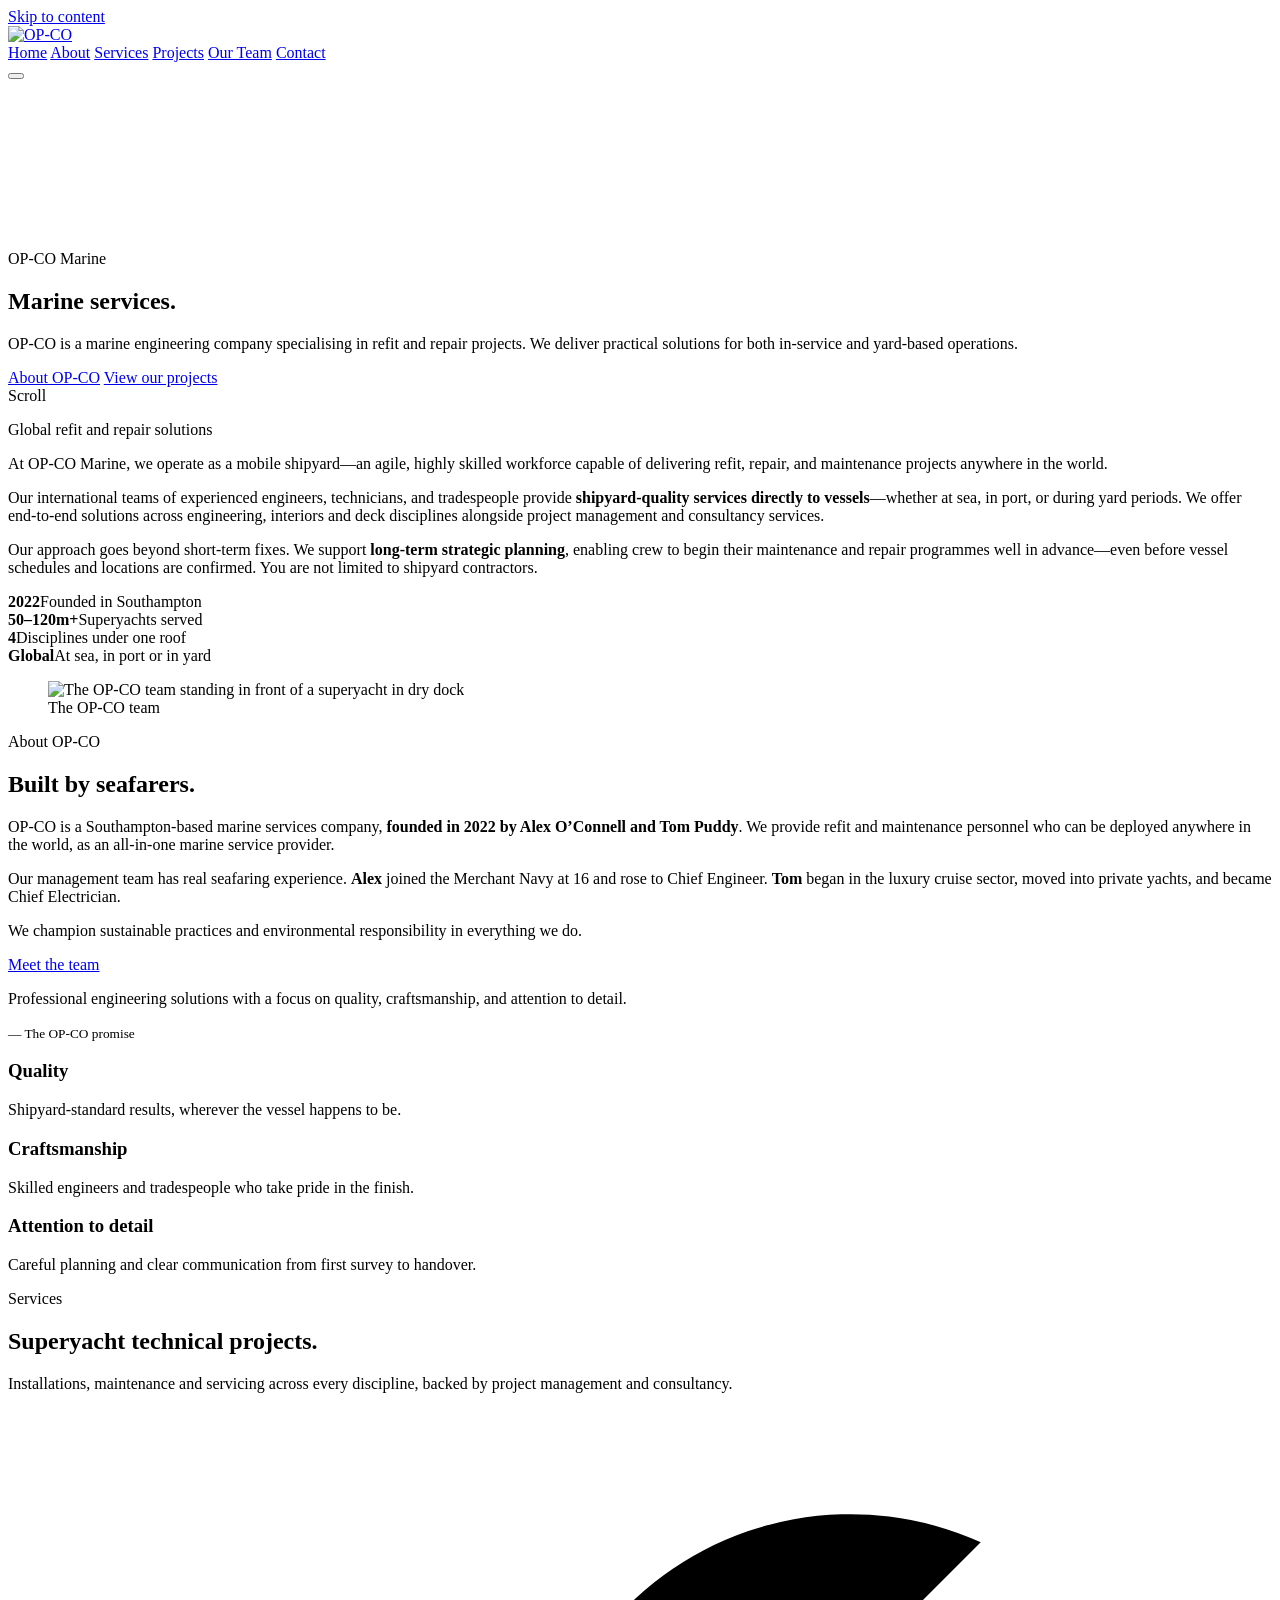
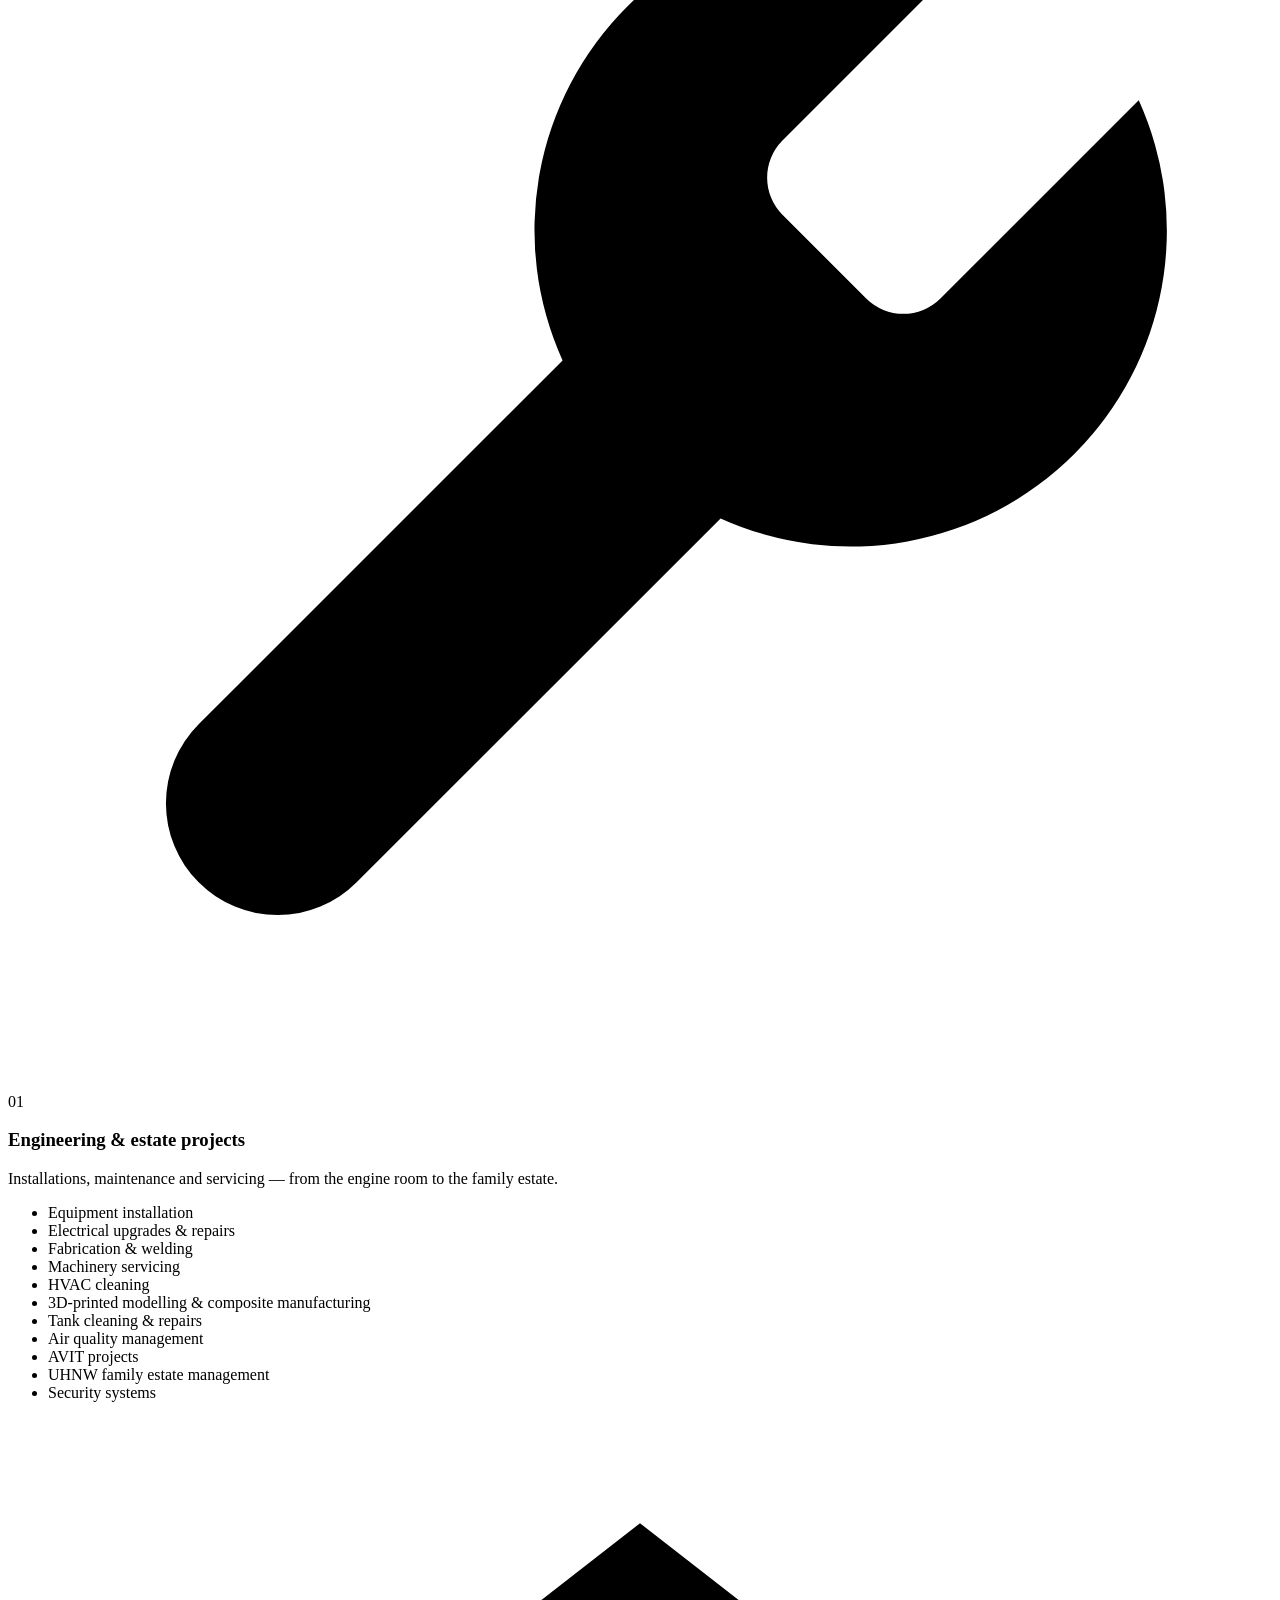
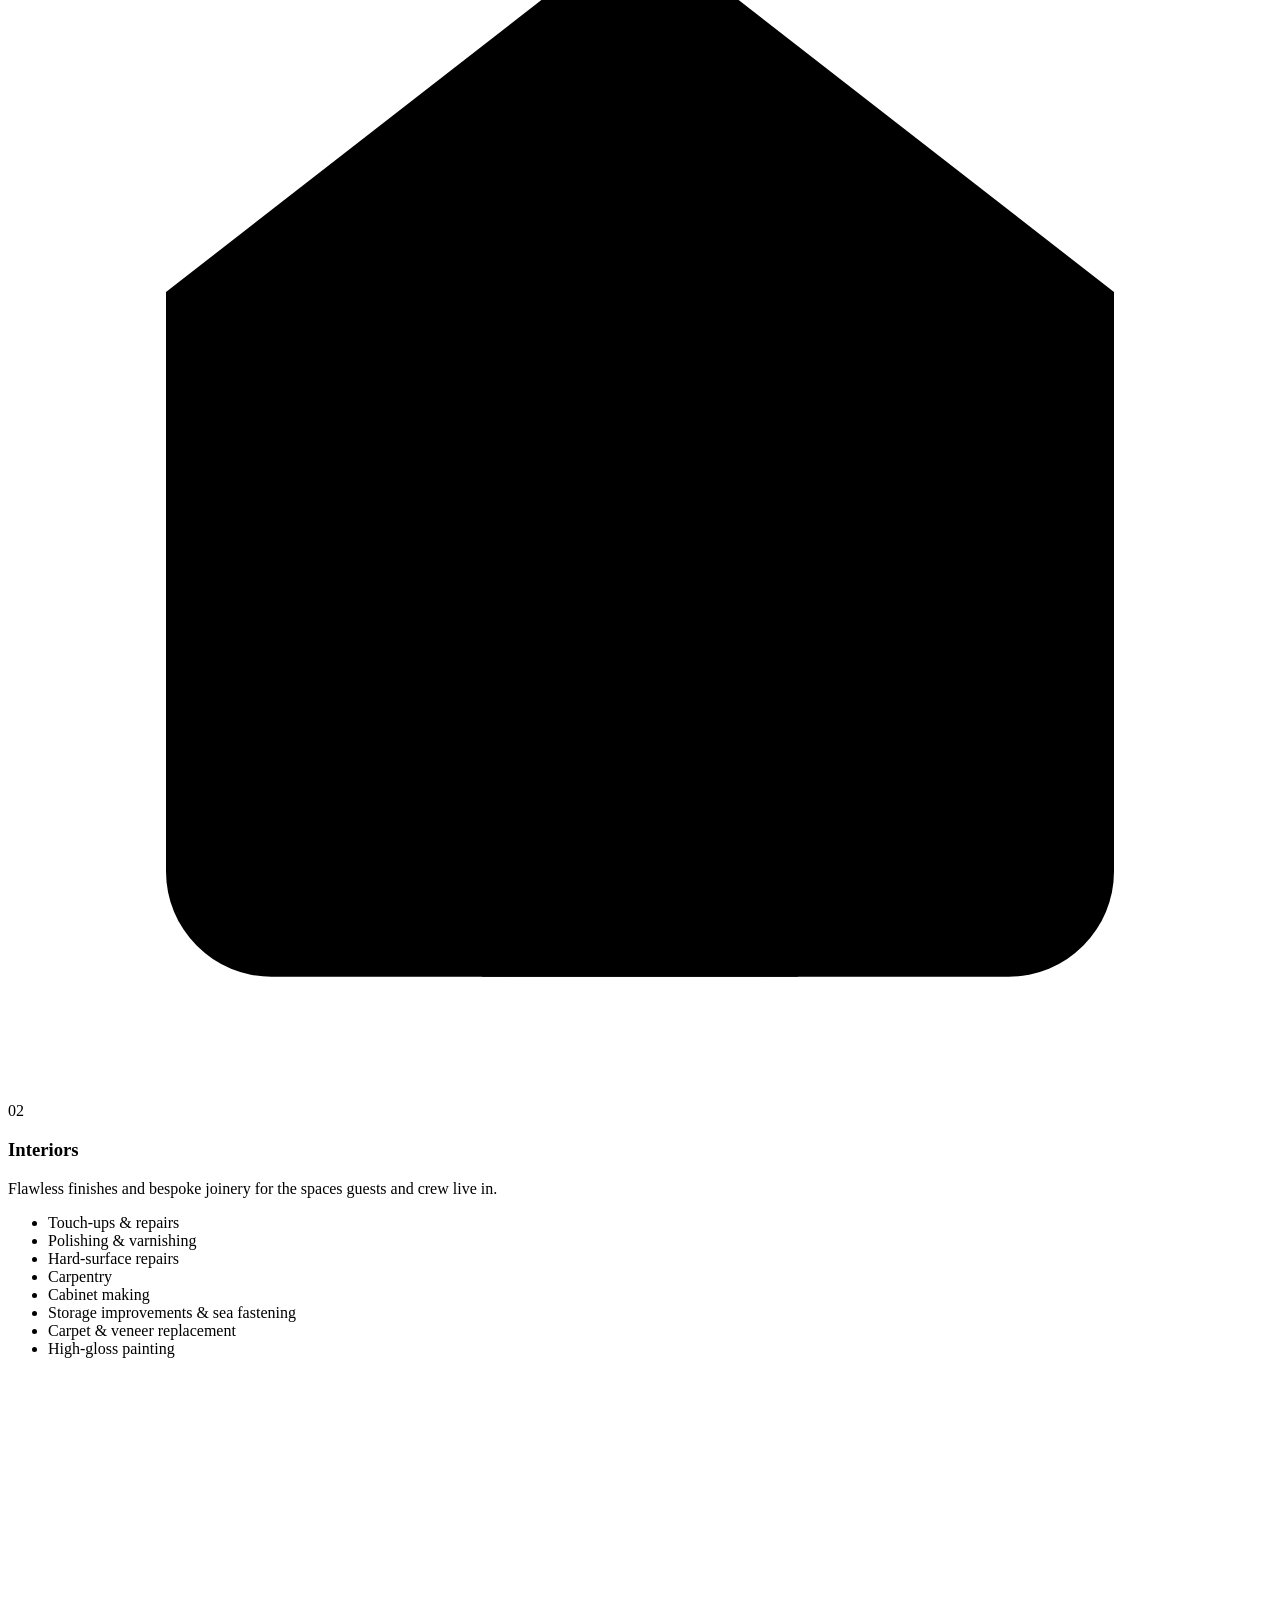
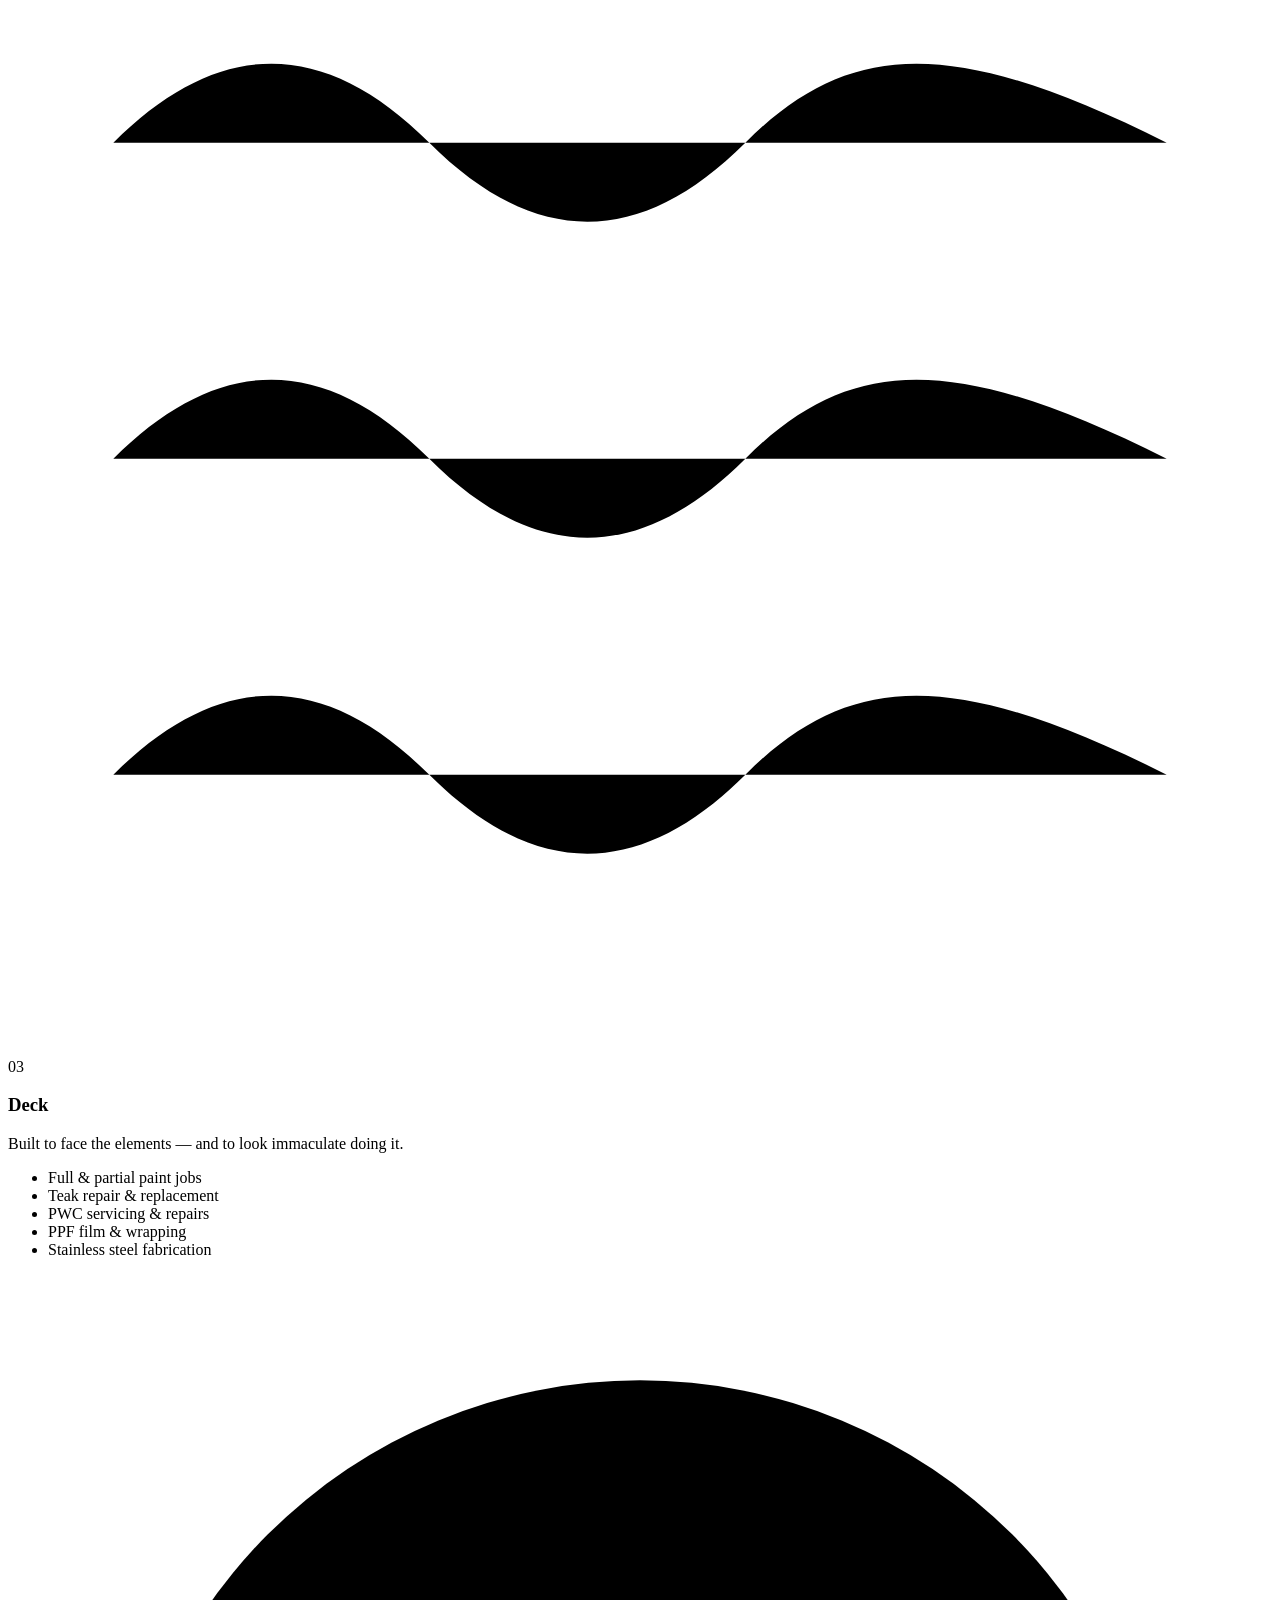
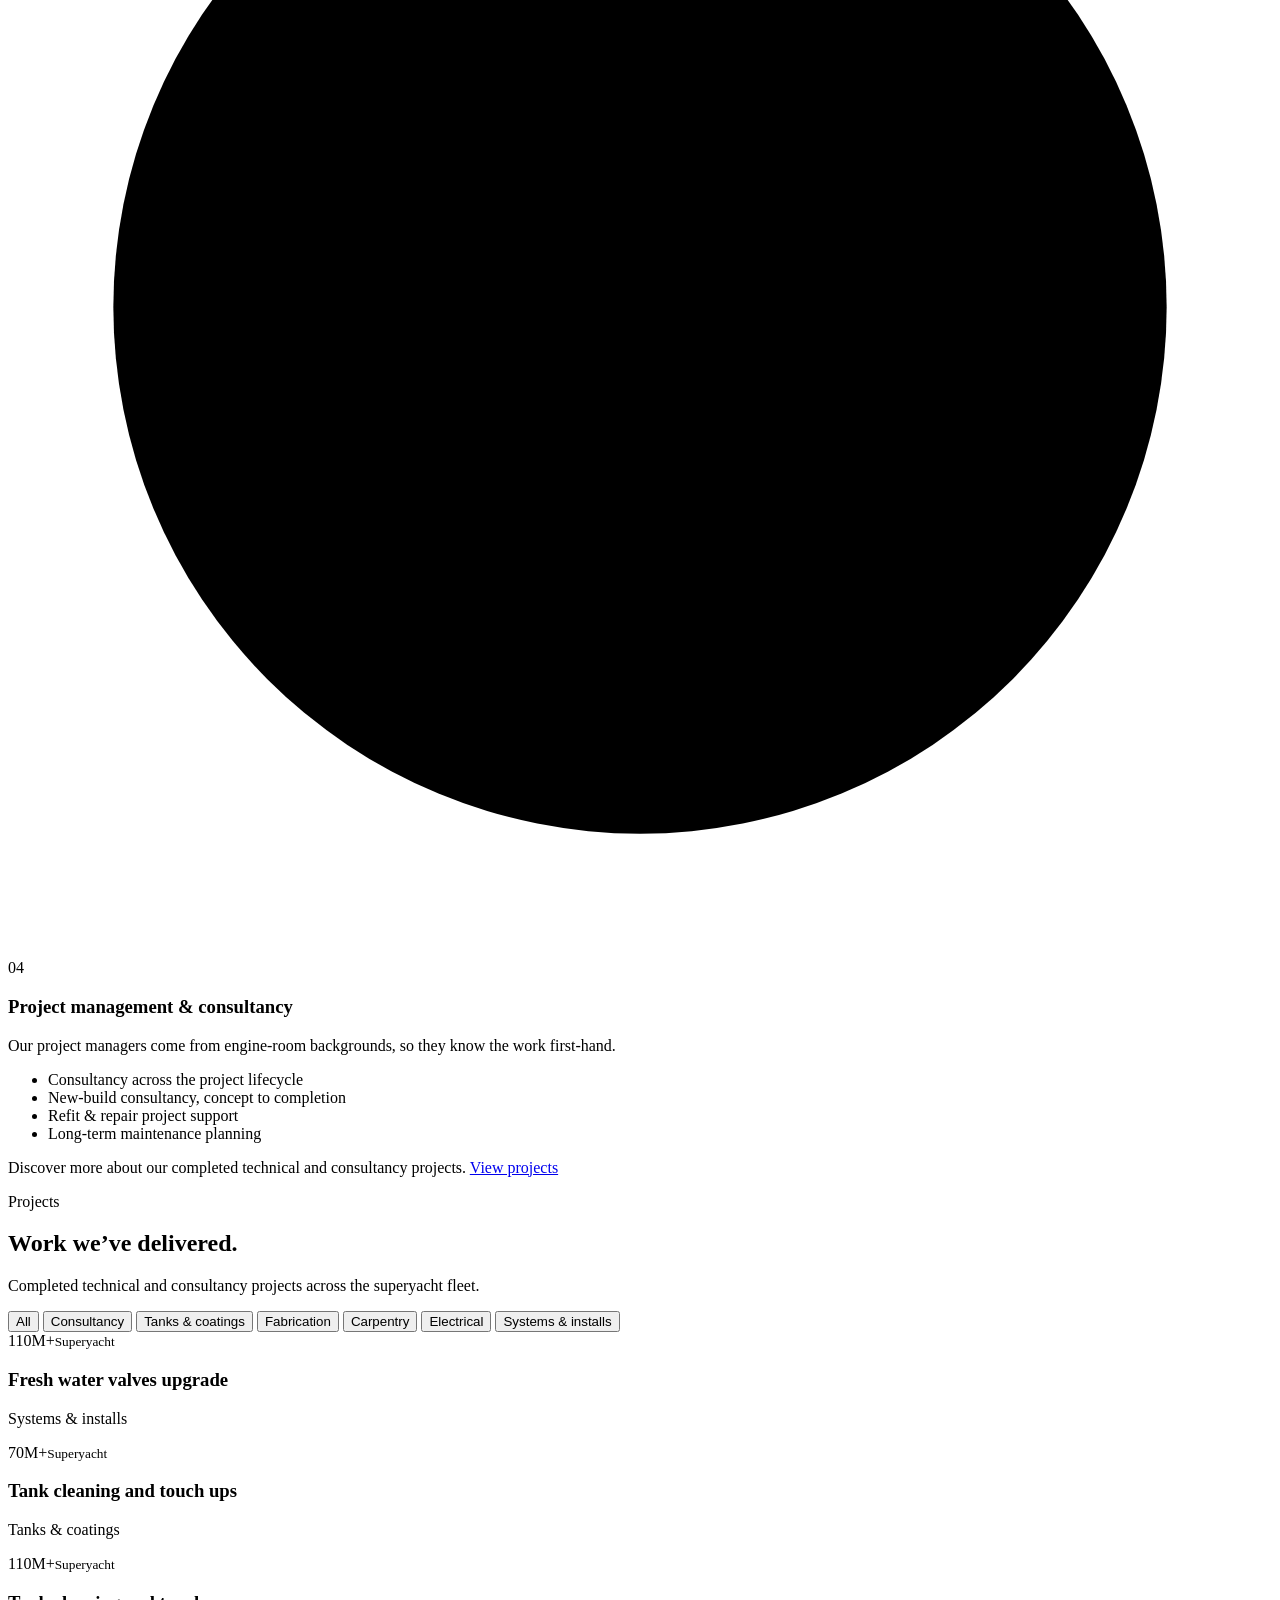
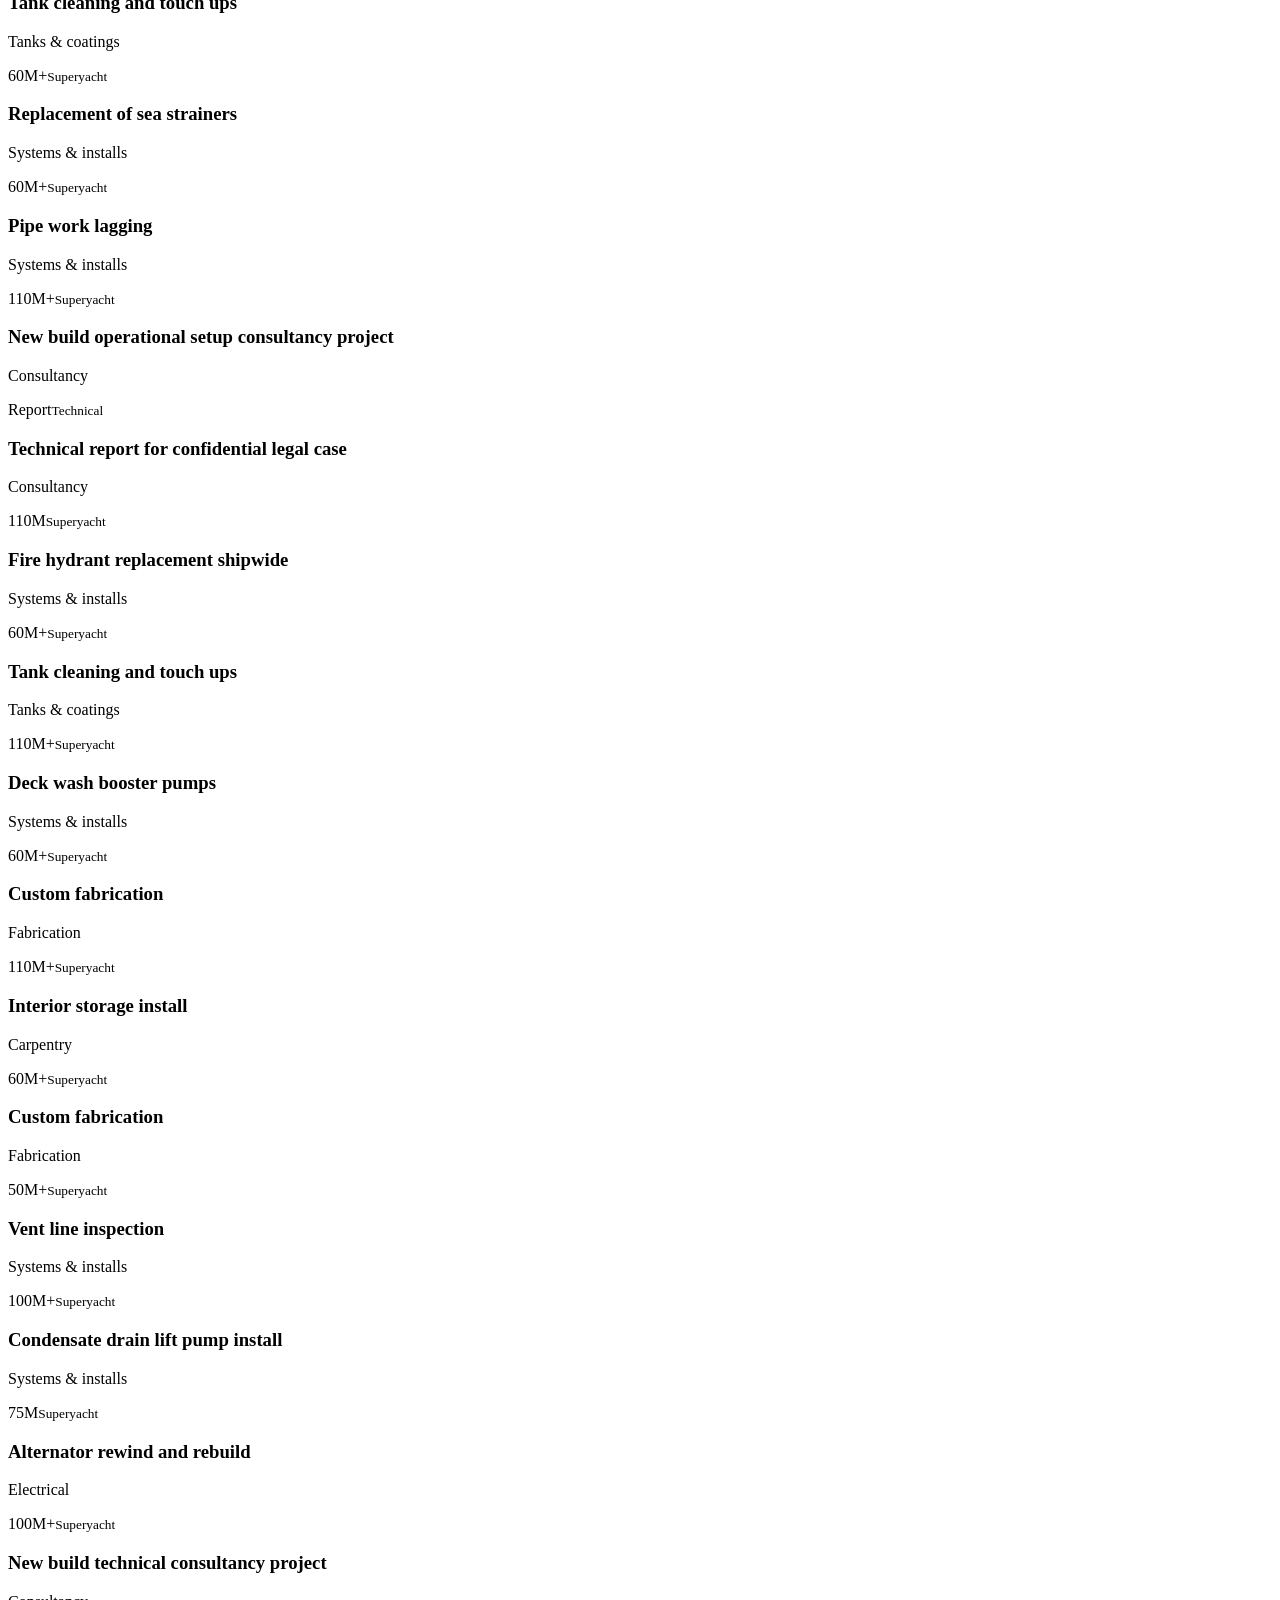
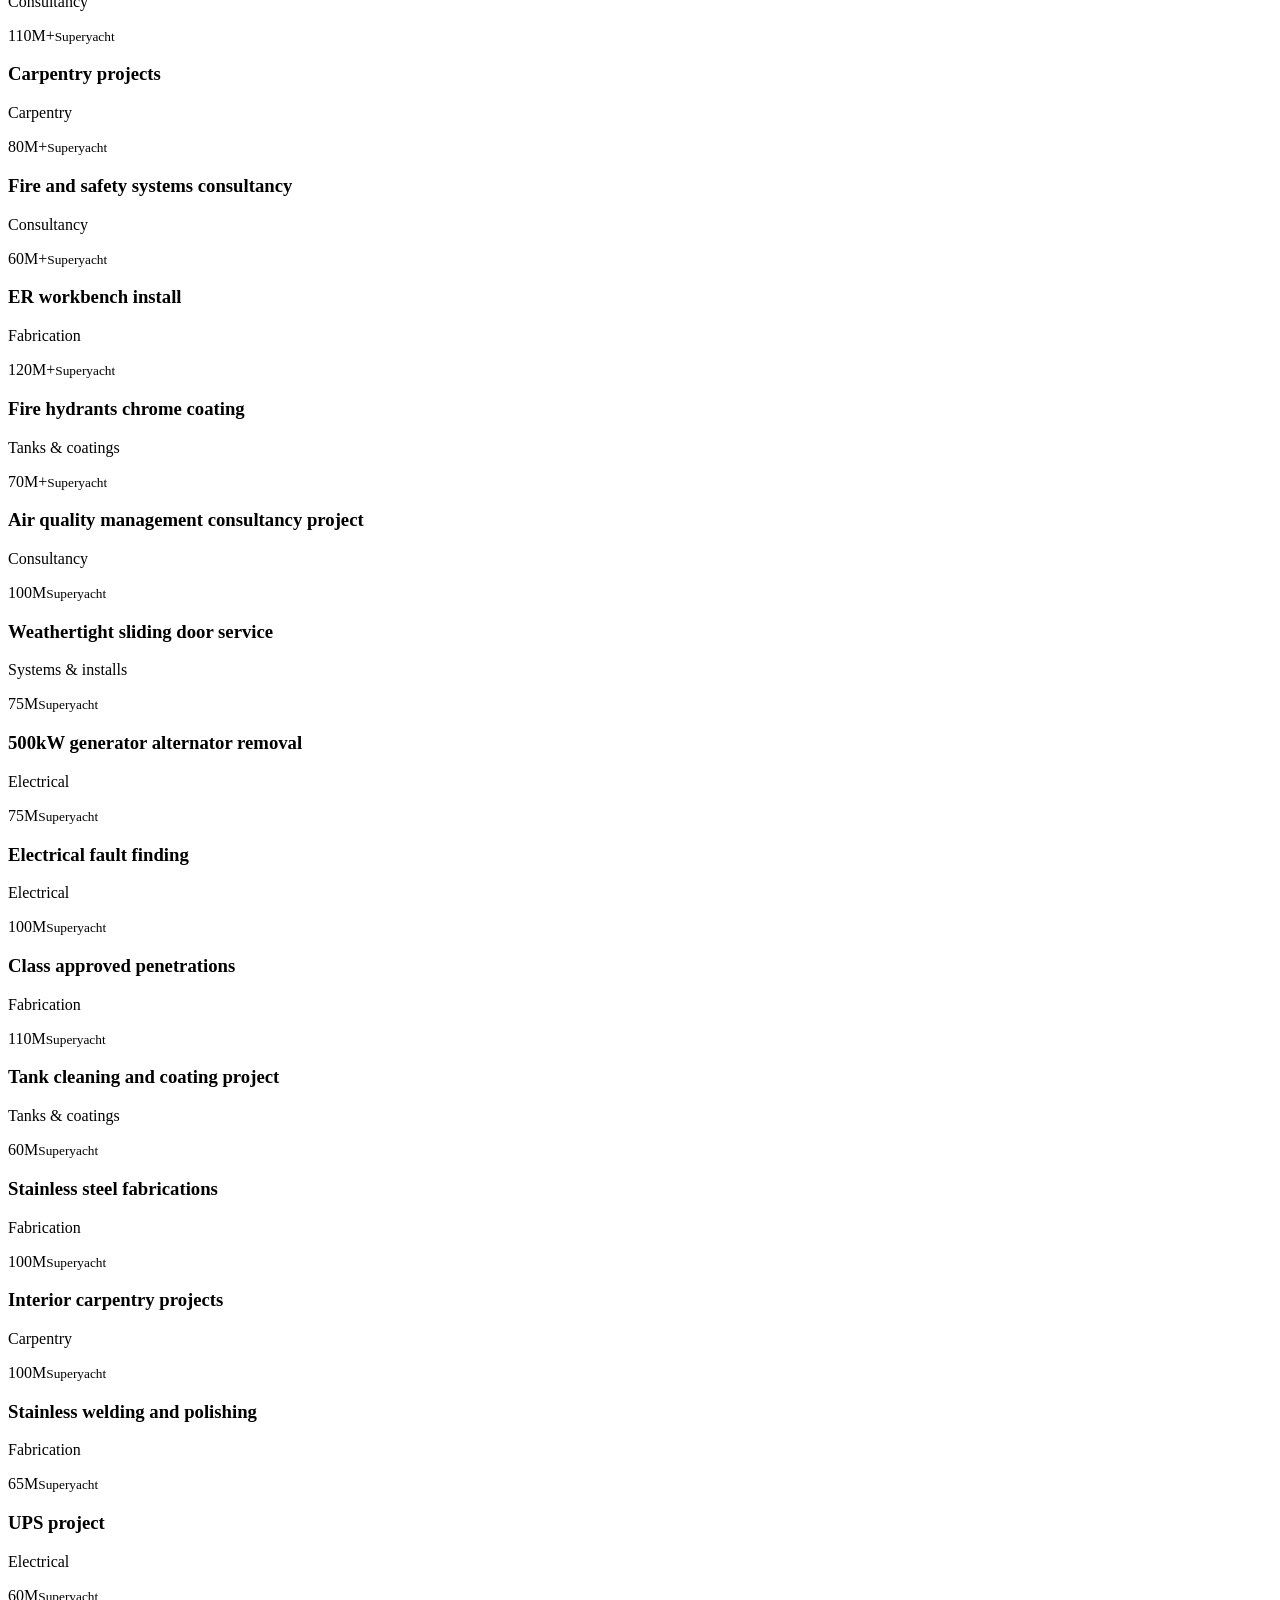
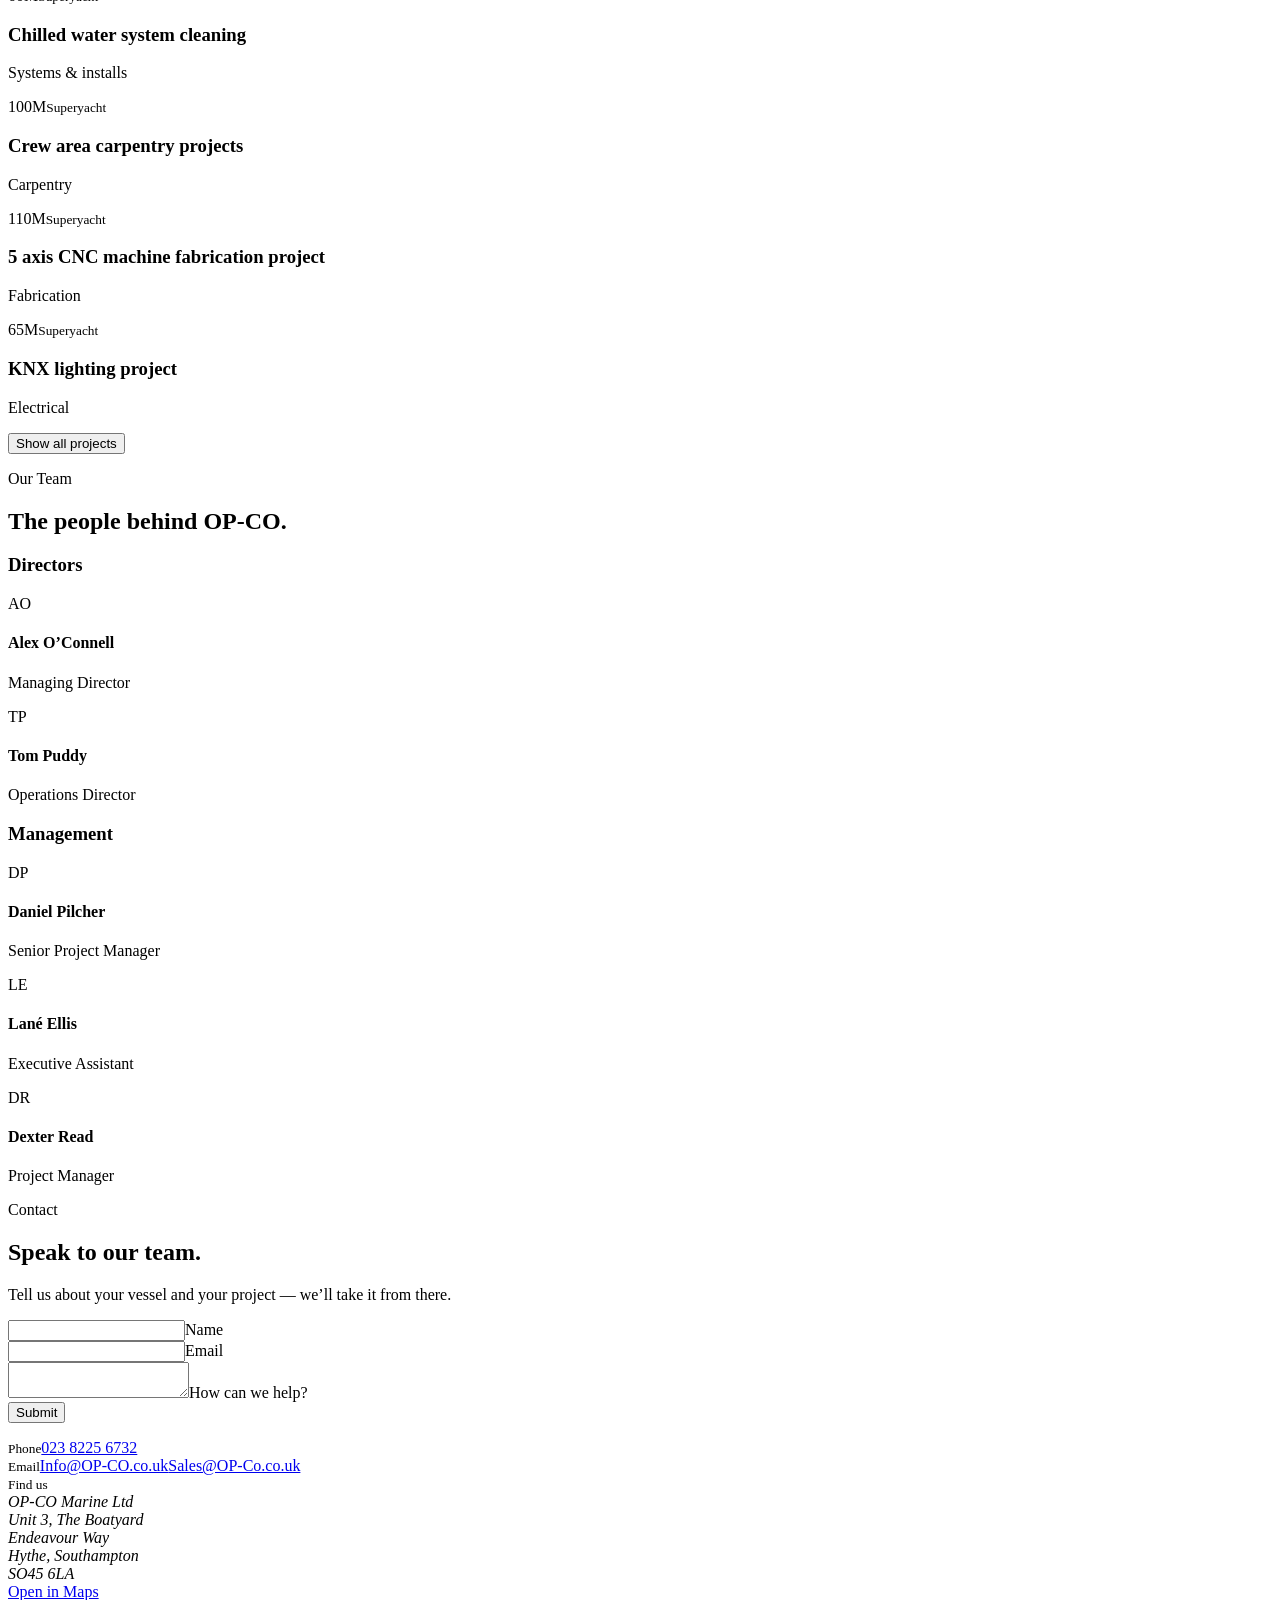
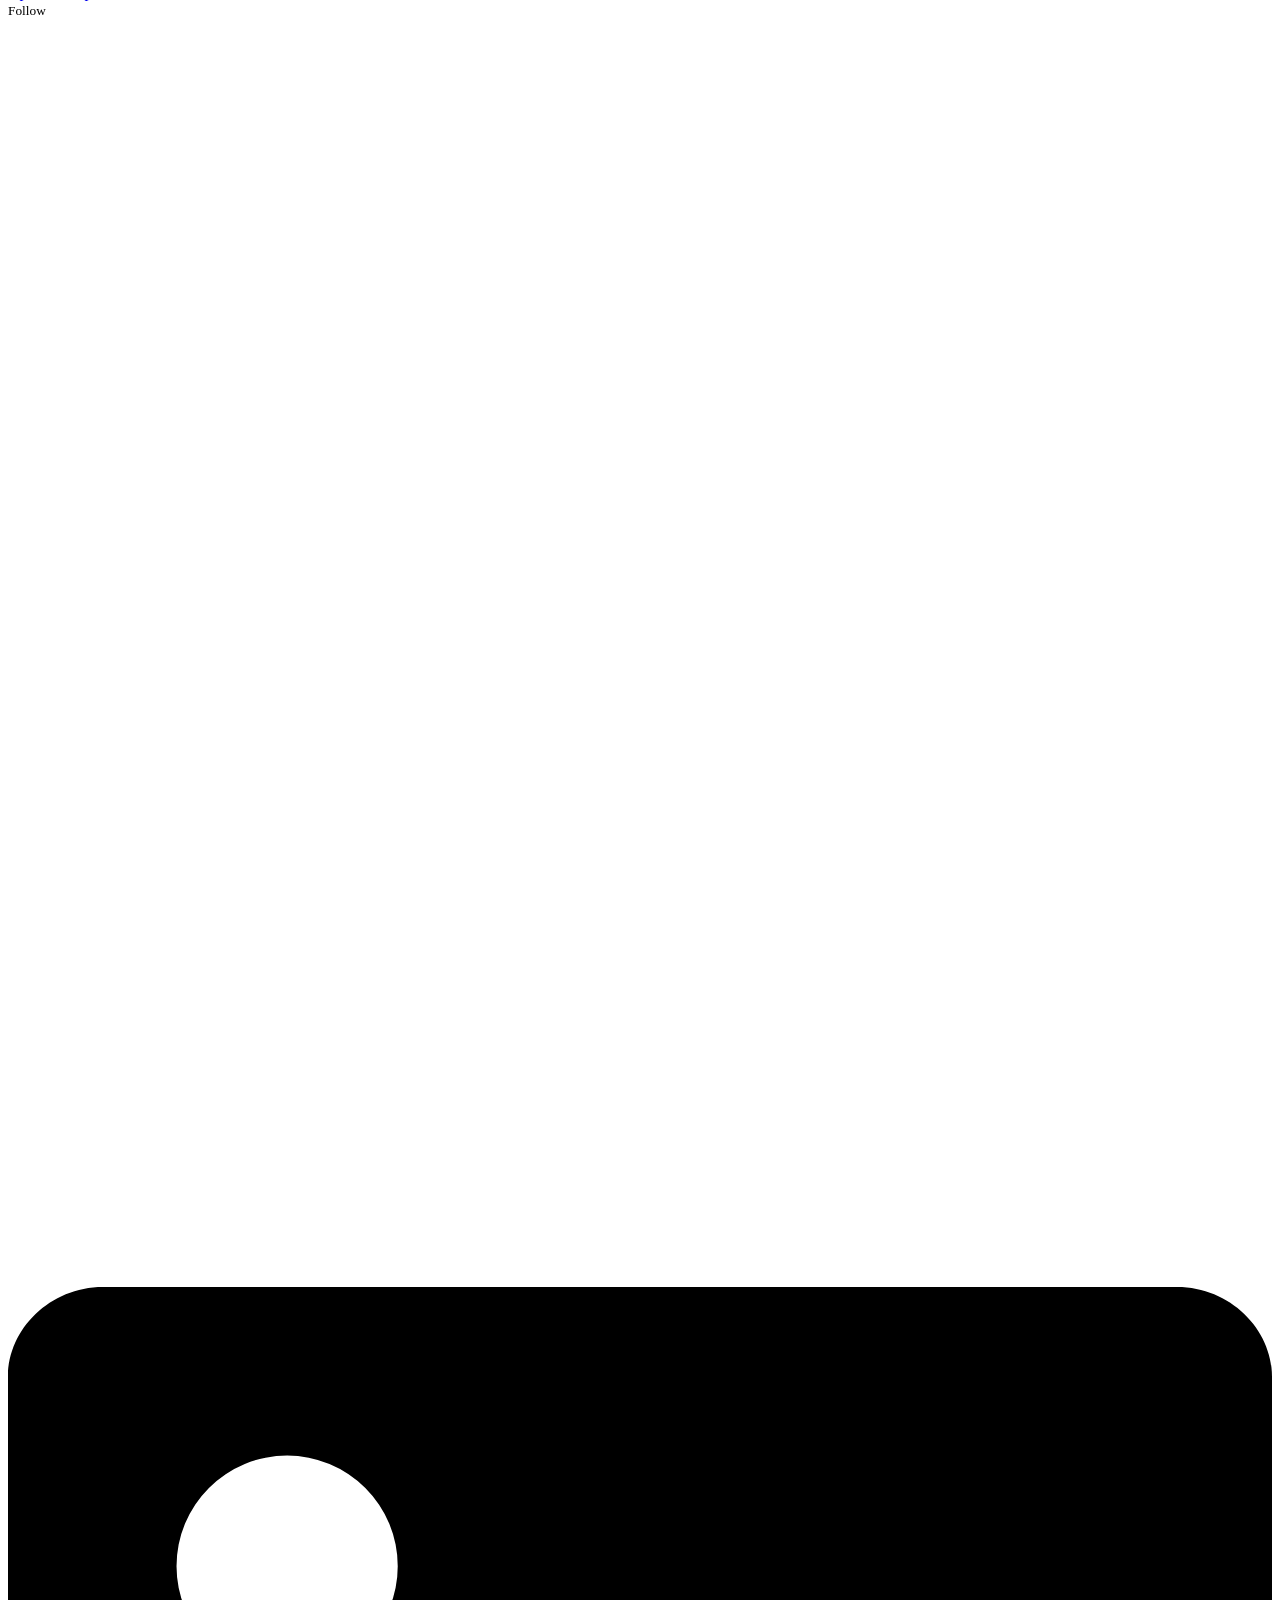
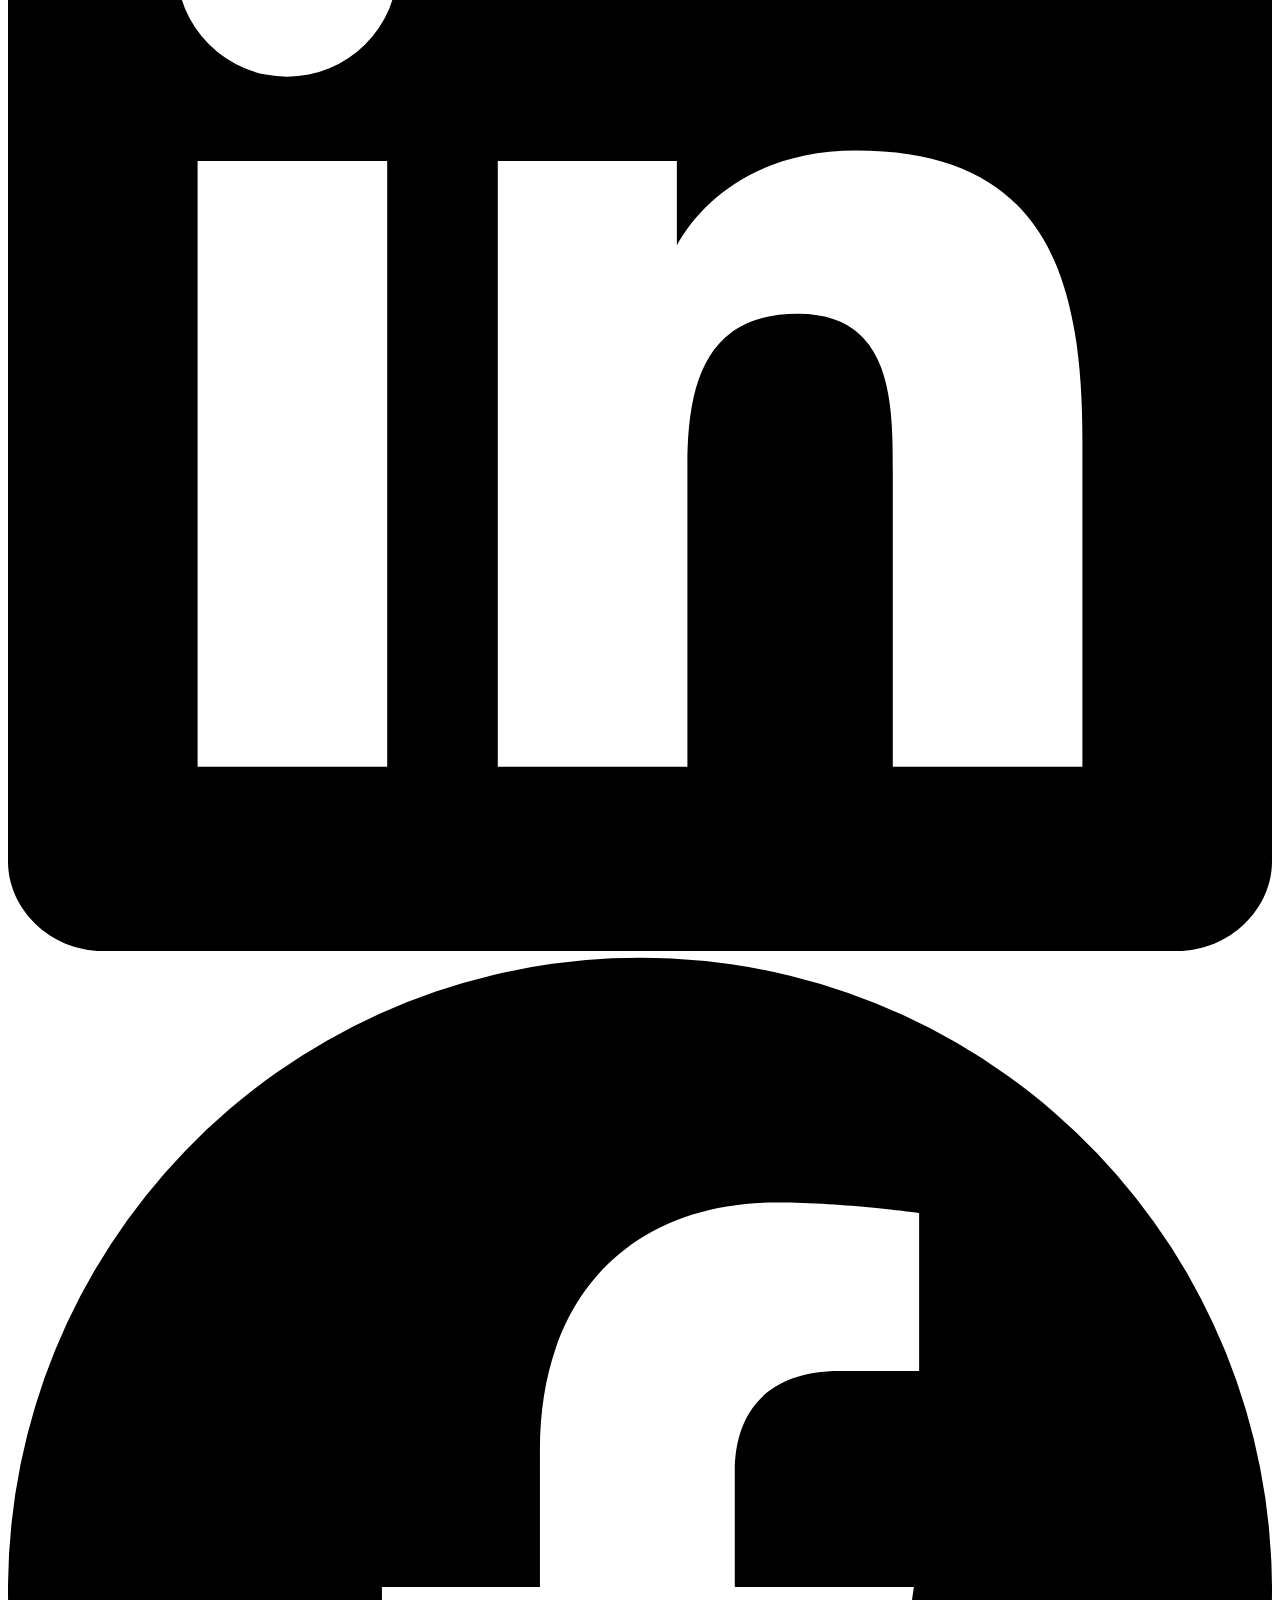
==== index.html @ c4c3a8fd "Add files via upload" ====
<!doctype html>
<html lang="en-GB">
<head>
<meta charset="utf-8">
<meta name="viewport" content="width=device-width, initial-scale=1, viewport-fit=cover">
<title>OP-CO | Marine Services</title>
<meta name="description" content="OP-CO is a marine engineering company specialising in refit and repair projects. A mobile shipyard delivering engineering, interiors, deck and project management services to superyachts worldwide.">
<meta name="theme-color" content="#000000">
<meta property="og:type" content="website">
<meta property="og:title" content="OP-CO | Marine Services">
<meta property="og:description" content="A mobile shipyard delivering refit, repair and maintenance projects to superyachts anywhere in the world.">
<meta property="og:site_name" content="OP-CO Marine">
<meta name="twitter:card" content="summary">
<link rel="icon" href="assets/img/favicon.svg" type="image/svg+xml">
<link rel="preconnect" href="https://fonts.googleapis.com">
<link rel="preconnect" href="https://fonts.gstatic.com" crossorigin>
<link rel="stylesheet" href="https://fonts.googleapis.com/css2?family=Inter:wght@400;500;600;700&display=swap">
<link rel="stylesheet" href="assets/css/style.css">
<script>document.documentElement.classList.add('js')</script>
<script type="application/ld+json">
{
  "@context": "https://schema.org",
  "@type": "ProfessionalService",
  "name": "OP-CO Marine Ltd",
  "description": "Marine engineering company specialising in refit and repair projects for superyachts.",
  "telephone": "+44 23 8225 6732",
  "email": "Info@OP-CO.co.uk",
  "foundingDate": "2022",
  "founder": [{ "@type": "Person", "name": "Alex O'Connell" }, { "@type": "Person", "name": "Tom Puddy" }],
  "address": { "@type": "PostalAddress", "streetAddress": "Unit 3, The Boatyard, Endeavour Way", "addressLocality": "Hythe, Southampton", "postalCode": "SO45 6LA", "addressCountry": "GB" },
  "sameAs": [
    "https://www.instagram.com/opco_marine",
    "https://www.linkedin.com/company/op-co-marine/",
    "https://www.facebook.com/people/OP-CO/100091286894781/"
  ]
}
</script>
</head>
<body>
<a class="skip" href="#main">Skip to content</a>

<!-- ============ NAV ============ -->
<header class="nav" id="nav">
  <div class="nav__in">
    <a class="nav__logo" href="#top" aria-label="OP-CO Marine — home"><img src="assets/img/logo.png" alt="OP-CO" width="88" height="24"></a>
    <nav class="nav__links" id="navlinks" aria-label="Primary">
      <a href="#top">Home</a>
      <a href="#about">About</a>
      <a href="#services">Services</a>
      <a href="#projects">Projects</a>
      <a href="#team">Our Team</a>
      <a href="#contact" class="nav__cta">Contact</a>
    </nav>
    <button class="nav__burger" id="burger" aria-label="Menu" aria-expanded="false" aria-controls="navlinks"><span></span><span></span></button>
  </div>
</header>

<main id="main">

<!-- ============ HERO ============ -->
<section class="hero" id="top" data-nav="dark" aria-label="OP-CO Marine services">
  <div class="hero__stage" id="heroStage">
    <div class="hero__media">
      <div class="hero__fx"></div>
      <video class="hero__video" id="heroVideo" muted loop playsinline preload="metadata" aria-hidden="true">
        <!-- Self-host: drop your video at assets/video/hero.mp4 and it will be used first. -->
        <source src="assets/video/hero.mp4" type="video/mp4">
        <source src="https://video.wixstatic.com/video/11062b_cb0c4d13153f4008920bb26beda8de0f/1080p/mp4/file.mp4" type="video/mp4">
      </video>
      <div class="hero__scrim"></div>
    </div>
    <div class="hero__copy">
      <p class="eyebrow" data-reveal>OP-CO Marine</p>
      <h1 class="h-xl" data-reveal style="--d:.08s"><span class="grad">Marine services.</span></h1>
      <p class="lead" data-reveal style="--d:.18s">OP-CO is a marine engineering company specialising in refit and repair projects. We deliver practical solutions for both in-service and yard-based operations.</p>
      <div class="hero__cta on-dark" data-reveal style="--d:.28s">
        <a class="btn" href="#about">About OP-CO</a>
        <a class="link-arrow inv" href="#projects">View our projects</a>
      </div>
    </div>
    <div class="hero__cue" aria-hidden="true"><i></i>Scroll</div>
  </div>
</section>

<!-- ============ STATEMENT ============ -->
<section class="statement" data-nav="light" aria-labelledby="st-h">
  <div class="wrap">
    <p class="eyebrow" id="st-h" data-reveal>Global refit and repair solutions</p>
    <p class="statement__text" id="statementText">At OP-CO Marine, we operate as a mobile shipyard—an agile, highly skilled workforce capable of delivering refit, repair, and maintenance projects anywhere in the world.</p>
    <div class="statement__cols">
      <p data-reveal>Our international teams of experienced engineers, technicians, and tradespeople provide <b>shipyard-quality services directly to vessels</b>—whether at sea, in port, or during yard periods. We offer end-to-end solutions across engineering, interiors and deck disciplines alongside project management and consultancy services.</p>
      <p data-reveal style="--d:.1s">Our approach goes beyond short-term fixes. We support <b>long-term strategic planning</b>, enabling crew to begin their maintenance and repair programmes well in advance—even before vessel schedules and locations are confirmed. You are not limited to shipyard contractors.</p>
    </div>
  </div>
</section>

<div class="wrap" data-nav="light">
  <div class="stats" data-reveal>
    <div class="stat"><b>2022</b><span>Founded in Southampton</span></div>
    <div class="stat"><b>50–120m+</b><span>Superyachts served</span></div>
    <div class="stat"><b>4</b><span>Disciplines under one roof</span></div>
    <div class="stat"><b>Global</b><span>At sea, in port or in yard</span></div>
  </div>
</div>

<!-- ============ ABOUT ============ -->
<section class="sec" id="about" data-nav="light" aria-labelledby="about-h">
  <div class="wrap">
    <div class="about">
      <figure class="about__photo" data-reveal id="aboutPhoto">
        <img src="https://static.wixstatic.com/media/023e89_a1ece3240dc04a31aeea026d314f7438~mv2.jpeg" onerror="this.onerror=null;this.src='assets/img/team.jpg'" alt="The OP-CO team standing in front of a superyacht in dry dock" width="401" height="368" loading="lazy">
        <figcaption>The OP-CO team</figcaption>
      </figure>
      <div class="about__body">
        <p class="eyebrow" data-reveal>About OP-CO</p>
        <h2 class="h-lg" id="about-h" data-reveal style="--d:.05s">Built by seafarers.</h2>
        <p data-reveal style="--d:.1s">OP-CO is a Southampton-based marine services company, <b>founded in 2022 by Alex O’Connell and Tom Puddy</b>. We provide refit and maintenance personnel who can be deployed anywhere in the world, as an all-in-one marine service provider.</p>
        <p data-reveal style="--d:.15s">Our management team has real seafaring experience. <b>Alex</b> joined the Merchant Navy at 16 and rose to Chief Engineer. <b>Tom</b> began in the luxury cruise sector, moved into private yachts, and became Chief Electrician.</p>
        <p data-reveal style="--d:.2s">We champion sustainable practices and environmental responsibility in everything we do.</p>
        <p data-reveal style="--d:.25s"><a class="link-arrow" href="#team">Meet the team</a></p>
      </div>
    </div>

    <div class="quote" data-reveal>
      <p>Professional engineering solutions with a focus on quality, craftsmanship, and attention to detail.</p>
      <small>— The OP-CO promise</small>
    </div>

    <div class="values">
      <div class="value" data-reveal><h3>Quality</h3><p>Shipyard-standard results, wherever the vessel happens to be.</p></div>
      <div class="value" data-reveal style="--d:.08s"><h3>Craftsmanship</h3><p>Skilled engineers and tradespeople who take pride in the finish.</p></div>
      <div class="value" data-reveal style="--d:.16s"><h3>Attention to detail</h3><p>Careful planning and clear communication from first survey to handover.</p></div>
    </div>
  </div>
</section>

<!-- ============ SERVICES ============ -->
<section class="sec svc" id="services" data-nav="dark" aria-labelledby="svc-h">
  <div class="wrap">
    <div class="sec__head">
      <p class="eyebrow" data-reveal>Services</p>
      <h2 class="h-lg" id="svc-h" data-reveal style="--d:.05s">Superyacht technical projects.</h2>
      <p class="lead" data-reveal style="--d:.1s">Installations, maintenance and servicing across every discipline, backed by project management and consultancy.</p>
    </div>

    <div class="stack">
      <article class="card-s" style="--i:0"><div class="card-s__in">
        <div>
          <div class="card-s__ico"><svg viewBox="0 0 24 24"><path d="M14.7 6.3a1 1 0 0 0 0 1.4l1.6 1.6a1 1 0 0 0 1.4 0l3.77-3.77a6 6 0 0 1-7.94 7.94l-6.91 6.91a2.12 2.12 0 0 1-3-3l6.91-6.91a6 6 0 0 1 7.94-7.94l-3.76 3.76z"/></svg></div>
          <p class="card-s__n">01</p>
          <h3>Engineering &amp; estate projects</h3>
          <p class="card-s__intro">Installations, maintenance and servicing — from the engine room to the family estate.</p>
        </div>
        <ul class="chips">
          <li>Equipment installation</li><li>Electrical upgrades &amp; repairs</li><li>Fabrication &amp; welding</li><li>Machinery servicing</li><li>HVAC cleaning</li><li>3D-printed modelling &amp; composite manufacturing</li><li>Tank cleaning &amp; repairs</li><li>Air quality management</li><li>AVIT projects</li><li>UHNW family estate management</li><li>Security systems</li>
        </ul>
      </div></article>

      <article class="card-s" style="--i:1"><div class="card-s__in">
        <div>
          <div class="card-s__ico"><svg viewBox="0 0 24 24"><path d="M3 9l9-7 9 7v11a2 2 0 0 1-2 2H5a2 2 0 0 1-2-2z"/><path d="M9 22V12h6v10"/></svg></div>
          <p class="card-s__n">02</p>
          <h3>Interiors</h3>
          <p class="card-s__intro">Flawless finishes and bespoke joinery for the spaces guests and crew live in.</p>
        </div>
        <ul class="chips">
          <li>Touch-ups &amp; repairs</li><li>Polishing &amp; varnishing</li><li>Hard-surface repairs</li><li>Carpentry</li><li>Cabinet making</li><li>Storage improvements &amp; sea fastening</li><li>Carpet &amp; veneer replacement</li><li>High-gloss painting</li>
        </ul>
      </div></article>

      <article class="card-s" style="--i:2"><div class="card-s__in">
        <div>
          <div class="card-s__ico"><svg viewBox="0 0 24 24"><path d="M2 7c2-2 4-2 6 0s4 2 6 0 4-2 8 0"/><path d="M2 13c2-2 4-2 6 0s4 2 6 0 4-2 8 0"/><path d="M2 19c2-2 4-2 6 0s4 2 6 0 4-2 8 0"/></svg></div>
          <p class="card-s__n">03</p>
          <h3>Deck</h3>
          <p class="card-s__intro">Built to face the elements — and to look immaculate doing it.</p>
        </div>
        <ul class="chips">
          <li>Full &amp; partial paint jobs</li><li>Teak repair &amp; replacement</li><li>PWC servicing &amp; repairs</li><li>PPF film &amp; wrapping</li><li>Stainless steel fabrication</li>
        </ul>
      </div></article>

      <article class="card-s" style="--i:3"><div class="card-s__in">
        <div>
          <div class="card-s__ico"><svg viewBox="0 0 24 24"><circle cx="12" cy="12" r="10"/><path d="M16.24 7.76l-2.12 6.36-6.36 2.12 2.12-6.36z"/></svg></div>
          <p class="card-s__n">04</p>
          <h3>Project management &amp; consultancy</h3>
          <p class="card-s__intro">Our project managers come from engine-room backgrounds, so they know the work first-hand.</p>
        </div>
        <ul class="chips">
          <li>Consultancy across the project lifecycle</li><li>New-build consultancy, concept to completion</li><li>Refit &amp; repair project support</li><li>Long-term maintenance planning</li>
        </ul>
      </div></article>
    </div>

    <p class="svc__cta on-dark" data-reveal>Discover more about our completed technical and consultancy projects. <a class="link-arrow" href="#projects">View projects</a></p>
  </div>
</section>

<!-- ============ PROJECTS ============ -->
<section class="sec sec--alt" id="projects" data-nav="light" aria-labelledby="pr-h">
  <div class="wrap">
    <div class="sec__head">
      <p class="eyebrow" data-reveal>Projects</p>
      <h2 class="h-lg" id="pr-h" data-reveal style="--d:.05s">Work we’ve delivered.</h2>
      <p class="lead" data-reveal style="--d:.1s">Completed technical and consultancy projects across the superyacht fleet.</p>
    </div>
    <div class="filters" id="filters" role="group" aria-label="Filter projects" data-reveal>
      <button class="chip" type="button" data-cat="all" aria-pressed="true">All</button>
      <button class="chip" type="button" data-cat="consult" aria-pressed="false">Consultancy</button>
      <button class="chip" type="button" data-cat="tanks" aria-pressed="false">Tanks &amp; coatings</button>
      <button class="chip" type="button" data-cat="fab" aria-pressed="false">Fabrication</button>
      <button class="chip" type="button" data-cat="carp" aria-pressed="false">Carpentry</button>
      <button class="chip" type="button" data-cat="elec" aria-pressed="false">Electrical</button>
      <button class="chip" type="button" data-cat="sys" aria-pressed="false">Systems &amp; installs</button>
    </div>
    <div class="grid" id="projGrid">
      <article class="proj" data-cat="sys"><div class="proj__size">110M+<small>Superyacht</small></div><div><h3>Fresh water valves upgrade</h3><p class="proj__tag">Systems &amp; installs</p></div></article>
      <article class="proj" data-cat="tanks"><div class="proj__size">70M+<small>Superyacht</small></div><div><h3>Tank cleaning and touch ups</h3><p class="proj__tag">Tanks &amp; coatings</p></div></article>
      <article class="proj" data-cat="tanks"><div class="proj__size">110M+<small>Superyacht</small></div><div><h3>Tank cleaning and touch ups</h3><p class="proj__tag">Tanks &amp; coatings</p></div></article>
      <article class="proj" data-cat="sys"><div class="proj__size">60M+<small>Superyacht</small></div><div><h3>Replacement of sea strainers</h3><p class="proj__tag">Systems &amp; installs</p></div></article>
      <article class="proj" data-cat="sys"><div class="proj__size">60M+<small>Superyacht</small></div><div><h3>Pipe work lagging</h3><p class="proj__tag">Systems &amp; installs</p></div></article>
      <article class="proj" data-cat="consult"><div class="proj__size">110M+<small>Superyacht</small></div><div><h3>New build operational setup consultancy project</h3><p class="proj__tag">Consultancy</p></div></article>
      <article class="proj" data-cat="consult"><div class="proj__size">Report<small>Technical</small></div><div><h3>Technical report for confidential legal case</h3><p class="proj__tag">Consultancy</p></div></article>
      <article class="proj" data-cat="sys"><div class="proj__size">110M<small>Superyacht</small></div><div><h3>Fire hydrant replacement shipwide</h3><p class="proj__tag">Systems &amp; installs</p></div></article>
      <article class="proj" data-cat="tanks"><div class="proj__size">60M+<small>Superyacht</small></div><div><h3>Tank cleaning and touch ups</h3><p class="proj__tag">Tanks &amp; coatings</p></div></article>
      <article class="proj" data-cat="sys"><div class="proj__size">110M+<small>Superyacht</small></div><div><h3>Deck wash booster pumps</h3><p class="proj__tag">Systems &amp; installs</p></div></article>
      <article class="proj" data-cat="fab"><div class="proj__size">60M+<small>Superyacht</small></div><div><h3>Custom fabrication</h3><p class="proj__tag">Fabrication</p></div></article>
      <article class="proj" data-cat="carp"><div class="proj__size">110M+<small>Superyacht</small></div><div><h3>Interior storage install</h3><p class="proj__tag">Carpentry</p></div></article>
      <article class="proj" data-cat="fab"><div class="proj__size">60M+<small>Superyacht</small></div><div><h3>Custom fabrication</h3><p class="proj__tag">Fabrication</p></div></article>
      <article class="proj" data-cat="sys"><div class="proj__size">50M+<small>Superyacht</small></div><div><h3>Vent line inspection</h3><p class="proj__tag">Systems &amp; installs</p></div></article>
      <article class="proj" data-cat="sys"><div class="proj__size">100M+<small>Superyacht</small></div><div><h3>Condensate drain lift pump install</h3><p class="proj__tag">Systems &amp; installs</p></div></article>
      <article class="proj" data-cat="elec"><div class="proj__size">75M<small>Superyacht</small></div><div><h3>Alternator rewind and rebuild</h3><p class="proj__tag">Electrical</p></div></article>
      <article class="proj" data-cat="consult"><div class="proj__size">100M+<small>Superyacht</small></div><div><h3>New build technical consultancy project</h3><p class="proj__tag">Consultancy</p></div></article>
      <article class="proj" data-cat="carp"><div class="proj__size">110M+<small>Superyacht</small></div><div><h3>Carpentry projects</h3><p class="proj__tag">Carpentry</p></div></article>
      <article class="proj" data-cat="consult"><div class="proj__size">80M+<small>Superyacht</small></div><div><h3>Fire and safety systems consultancy</h3><p class="proj__tag">Consultancy</p></div></article>
      <article class="proj" data-cat="fab"><div class="proj__size">60M+<small>Superyacht</small></div><div><h3>ER workbench install</h3><p class="proj__tag">Fabrication</p></div></article>
      <article class="proj" data-cat="tanks"><div class="proj__size">120M+<small>Superyacht</small></div><div><h3>Fire hydrants chrome coating</h3><p class="proj__tag">Tanks &amp; coatings</p></div></article>
      <article class="proj" data-cat="consult"><div class="proj__size">70M+<small>Superyacht</small></div><div><h3>Air quality management consultancy project</h3><p class="proj__tag">Consultancy</p></div></article>
      <article class="proj" data-cat="sys"><div class="proj__size">100M<small>Superyacht</small></div><div><h3>Weathertight sliding door service</h3><p class="proj__tag">Systems &amp; installs</p></div></article>
      <article class="proj" data-cat="elec"><div class="proj__size">75M<small>Superyacht</small></div><div><h3>500kW generator alternator removal</h3><p class="proj__tag">Electrical</p></div></article>
      <article class="proj" data-cat="elec"><div class="proj__size">75M<small>Superyacht</small></div><div><h3>Electrical fault finding</h3><p class="proj__tag">Electrical</p></div></article>
      <article class="proj" data-cat="fab"><div class="proj__size">100M<small>Superyacht</small></div><div><h3>Class approved penetrations</h3><p class="proj__tag">Fabrication</p></div></article>
      <article class="proj" data-cat="tanks"><div class="proj__size">110M<small>Superyacht</small></div><div><h3>Tank cleaning and coating project</h3><p class="proj__tag">Tanks &amp; coatings</p></div></article>
      <article class="proj" data-cat="fab"><div class="proj__size">60M<small>Superyacht</small></div><div><h3>Stainless steel fabrications</h3><p class="proj__tag">Fabrication</p></div></article>
      <article class="proj" data-cat="carp"><div class="proj__size">100M<small>Superyacht</small></div><div><h3>Interior carpentry projects</h3><p class="proj__tag">Carpentry</p></div></article>
      <article class="proj" data-cat="fab"><div class="proj__size">100M<small>Superyacht</small></div><div><h3>Stainless welding and polishing</h3><p class="proj__tag">Fabrication</p></div></article>
      <article class="proj" data-cat="elec"><div class="proj__size">65M<small>Superyacht</small></div><div><h3>UPS project</h3><p class="proj__tag">Electrical</p></div></article>
      <article class="proj" data-cat="sys"><div class="proj__size">60M<small>Superyacht</small></div><div><h3>Chilled water system cleaning</h3><p class="proj__tag">Systems &amp; installs</p></div></article>
      <article class="proj" data-cat="carp"><div class="proj__size">100M<small>Superyacht</small></div><div><h3>Crew area carpentry projects</h3><p class="proj__tag">Carpentry</p></div></article>
      <article class="proj" data-cat="fab"><div class="proj__size">110M<small>Superyacht</small></div><div><h3>5 axis CNC machine fabrication project</h3><p class="proj__tag">Fabrication</p></div></article>
      <article class="proj" data-cat="elec"><div class="proj__size">65M<small>Superyacht</small></div><div><h3>KNX lighting project</h3><p class="proj__tag">Electrical</p></div></article>
    </div>
    <div class="more"><button class="btn" id="moreBtn" type="button">Show all <span id="moreCount"></span> projects</button></div>
  </div>
</section>

<!-- ============ TEAM ============ -->
<section class="sec" id="team" data-nav="light" aria-labelledby="tm-h">
  <div class="wrap">
    <div class="sec__head">
      <p class="eyebrow" data-reveal>Our Team</p>
      <h2 class="h-lg" id="tm-h" data-reveal style="--d:.05s">The people behind <span style="white-space:nowrap">OP-CO</span>.</h2>
    </div>
    <div class="team-grp" data-reveal>
      <h3>Directors</h3>
      <div class="people people--2">
        <div class="person"><div class="avatar" aria-hidden="true">AO</div><h4>Alex O’Connell</h4><p>Managing Director</p></div>
        <div class="person"><div class="avatar" aria-hidden="true">TP</div><h4>Tom Puddy</h4><p>Operations Director</p></div>
      </div>
    </div>
    <div class="team-grp" data-reveal>
      <h3>Management</h3>
      <div class="people people--3">
        <div class="person"><div class="avatar" aria-hidden="true">DP</div><h4>Daniel Pilcher</h4><p>Senior Project Manager</p></div>
        <div class="person"><div class="avatar" aria-hidden="true">LE</div><h4>Lané Ellis</h4><p>Executive Assistant</p></div>
        <div class="person"><div class="avatar" aria-hidden="true">DR</div><h4>Dexter Read</h4><p>Project Manager</p></div>
      </div>
    </div>
  </div>
</section>

<!-- ============ CONTACT ============ -->
<section class="sec contact" id="contact" data-nav="dark" aria-labelledby="ct-h">
  <div class="wrap">
    <div class="sec__head">
      <p class="eyebrow" data-reveal>Contact</p>
      <h2 class="h-lg" id="ct-h" data-reveal style="--d:.05s">Speak to our team.</h2>
      <p class="lead" data-reveal style="--d:.1s">Tell us about your vessel and your project — we’ll take it from there.</p>
    </div>
    <div class="contact__grid">
      <form class="form" id="form" data-reveal novalidate>
        <div class="field"><input id="f-name" name="name" placeholder=" " autocomplete="name" required><label for="f-name">Name</label></div>
        <div class="field"><input id="f-email" name="email" type="email" placeholder=" " autocomplete="email" required><label for="f-email">Email</label></div>
        <div class="field"><textarea id="f-msg" name="message" placeholder=" " required></textarea><label for="f-msg">How can we help?</label></div>
        <button class="btn" type="submit">Submit</button>
        <p class="form__note" id="formNote" role="status" aria-live="polite"></p>
      </form>
      <div class="details" data-reveal style="--d:.1s">
        <div class="detail"><small>Phone</small><a href="tel:+442382256732">023 8225 6732</a></div>
        <div class="detail"><small>Email</small><a href="mailto:Info@OP-CO.co.uk">Info@OP-CO.co.uk</a><a href="mailto:Sales@OP-Co.co.uk" style="margin-top:6px">Sales@OP-Co.co.uk</a></div>
        <div class="detail"><small>Find us</small>
          <address>OP-CO Marine Ltd<br>Unit 3, The Boatyard<br>Endeavour Way<br>Hythe, Southampton<br>SO45 6LA</address>
          <a class="link-arrow" href="https://www.google.com/maps/search/?api=1&amp;query=OP-CO+Marine+Ltd+Unit+3+The+Boatyard+Endeavour+Way+Hythe+Southampton+SO45+6LA" target="_blank" rel="noopener">Open in Maps</a>
        </div>
        <div class="detail"><small>Follow</small>
          <div class="social">
            <a href="https://www.instagram.com/opco_marine?igsh=a210bGZ0aGpxazZ0" target="_blank" rel="noopener" aria-label="Instagram"><svg viewBox="0 0 24 24" style="fill:none;stroke:#fff;stroke-width:1.9"><rect x="3" y="3" width="18" height="18" rx="5"/><circle cx="12" cy="12" r="4.2"/><circle cx="17.4" cy="6.6" r="1" style="fill:#fff;stroke:none"/></svg></a>
            <a href="https://www.linkedin.com/company/op-co-marine/posts/?feedView=all" target="_blank" rel="noopener" aria-label="LinkedIn"><svg viewBox="0 0 24 24"><path d="M20.4 20.5h-3.6v-5.6c0-1.300 0-3-1.800-3s-2.100 1.400-2.100 2.900v5.700H9.300V9h3.400v1.600c.5-.9 1.600-1.800 3.400-1.800 3.600 0 4.300 2.400 4.300 5.500v6.200zM5.300 7.400a2.100 2.100 0 1 1 0-4.200 2.100 2.100 0 0 1 0 4.200zM7.100 20.500H3.600V9h3.600v11.500zM22.200 0H1.800C.8 0 0 .8 0 1.700v20.600c0 .9.8 1.700 1.800 1.700h20.400c1 0 1.800-.8 1.800-1.700V1.700C24 .8 23.200 0 22.200 0z"/></svg></a>
            <a href="https://www.facebook.com/people/OP-CO/100091286894781/?mibextid=wwXIfr&amp;rdid=CuhgE6qrLONHvd23&amp;share_url=https%3A%2F%2Fwww.facebook.com%2Fshare%2F1FbYFm8jK9%2F%3Fmibextid%3DwwXIfr" target="_blank" rel="noopener" aria-label="Facebook"><svg viewBox="0 0 24 24"><path d="M24 12a12 12 0 1 0-13.900 11.900v-8.400h-3V12h3V9.400c0-3 1.800-4.700 4.500-4.700 1.300 0 2.700.2 2.700.2v3h-1.500c-1.500 0-2 .9-2 1.900V12h3.400l-.5 3.500h-2.900v8.400A12 12 0 0 0 24 12z"/></svg></a>
          </div>
        </div>
      </div>
    </div>
  </div>
</section>
</main>

<!-- ============ FOOTER ============ -->
<footer class="foot">
  <div class="wrap">
    <div class="foot__cols">
      <div><img src="assets/img/logo.png" alt="OP-CO" width="95" height="26" loading="lazy"><p>Marine engineering — refit and repair, worldwide.</p></div>
      <div><h5>Contact</h5><ul><li><a href="tel:+442382256732">023 8225 6732</a></li><li><a href="mailto:Info@OP-CO.co.uk">Info@OP-CO.co.uk</a></li><li><a href="mailto:Sales@OP-Co.co.uk">Sales@OP-Co.co.uk</a></li></ul></div>
      <div><h5>Find Us</h5><ul><li>OP-CO Marine Ltd</li><li>Unit 3, The Boatyard</li><li>Endeavour Way</li><li>Hythe, Southampton</li><li>SO45 6LA</li></ul></div>
      <div><h5>Legal</h5><ul><li><a href="terms.html">Terms and Conditions</a></li><li><a href="privacy.html">Privacy and data protection</a></li></ul></div>
    </div>
    <div class="foot__base"><span>© <span id="yr">2026</span> OP-CO Marine Ltd. All rights reserved.</span><span>Southampton, United Kingdom</span></div>
  </div>
</footer>

<script src="assets/js/main.js" defer></script>
</body>
</html>
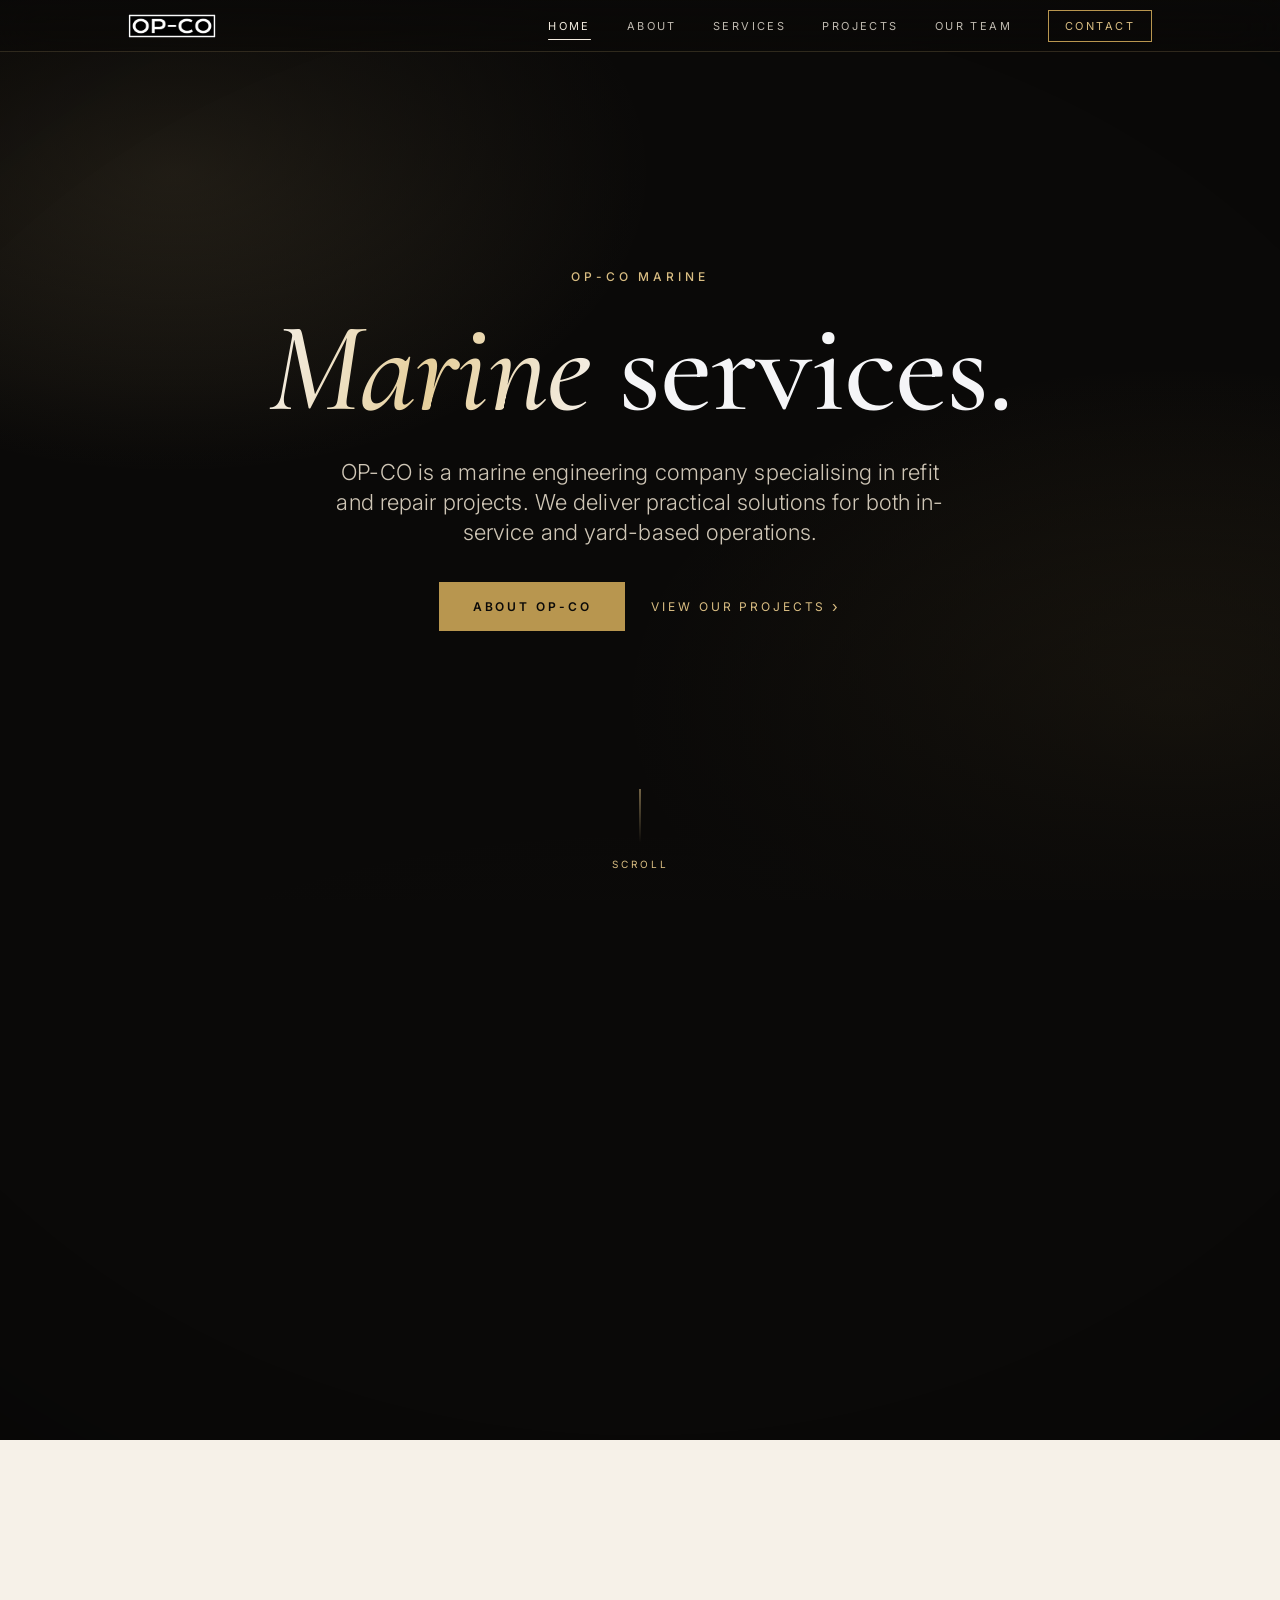
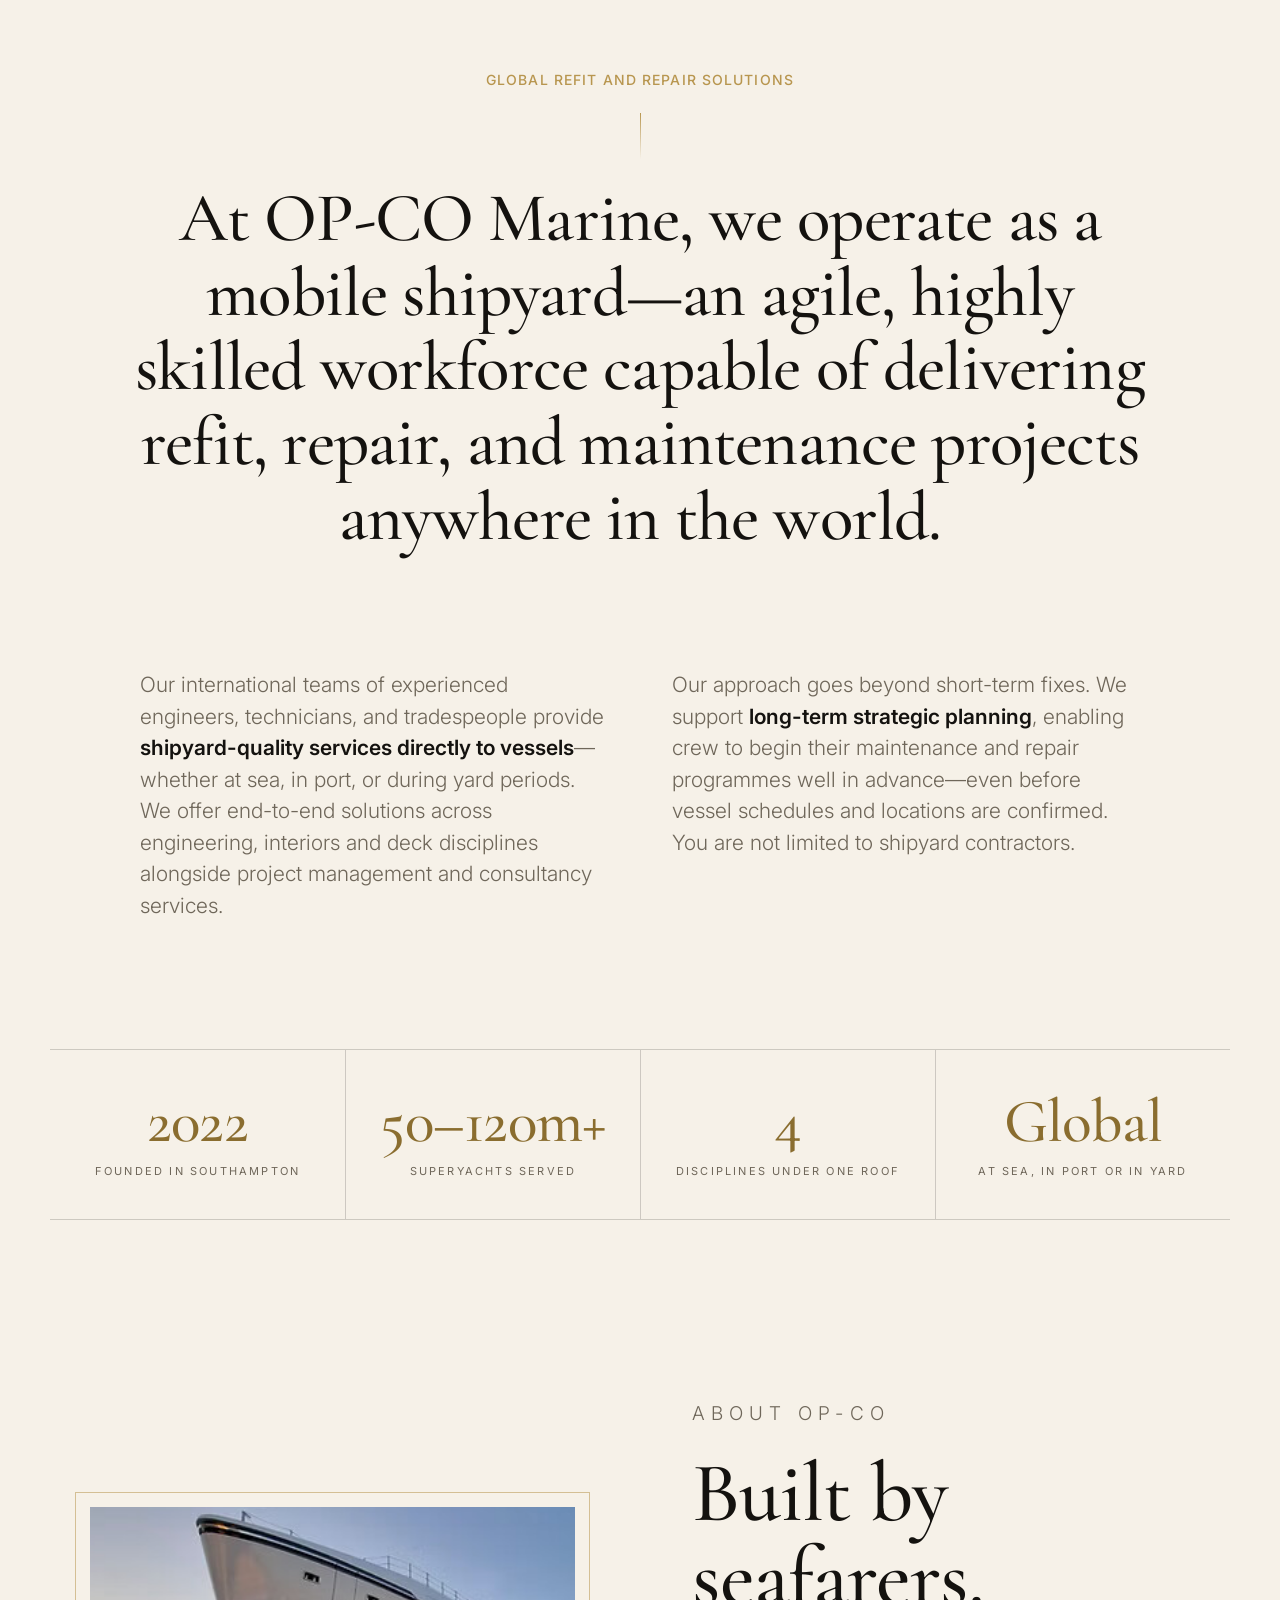
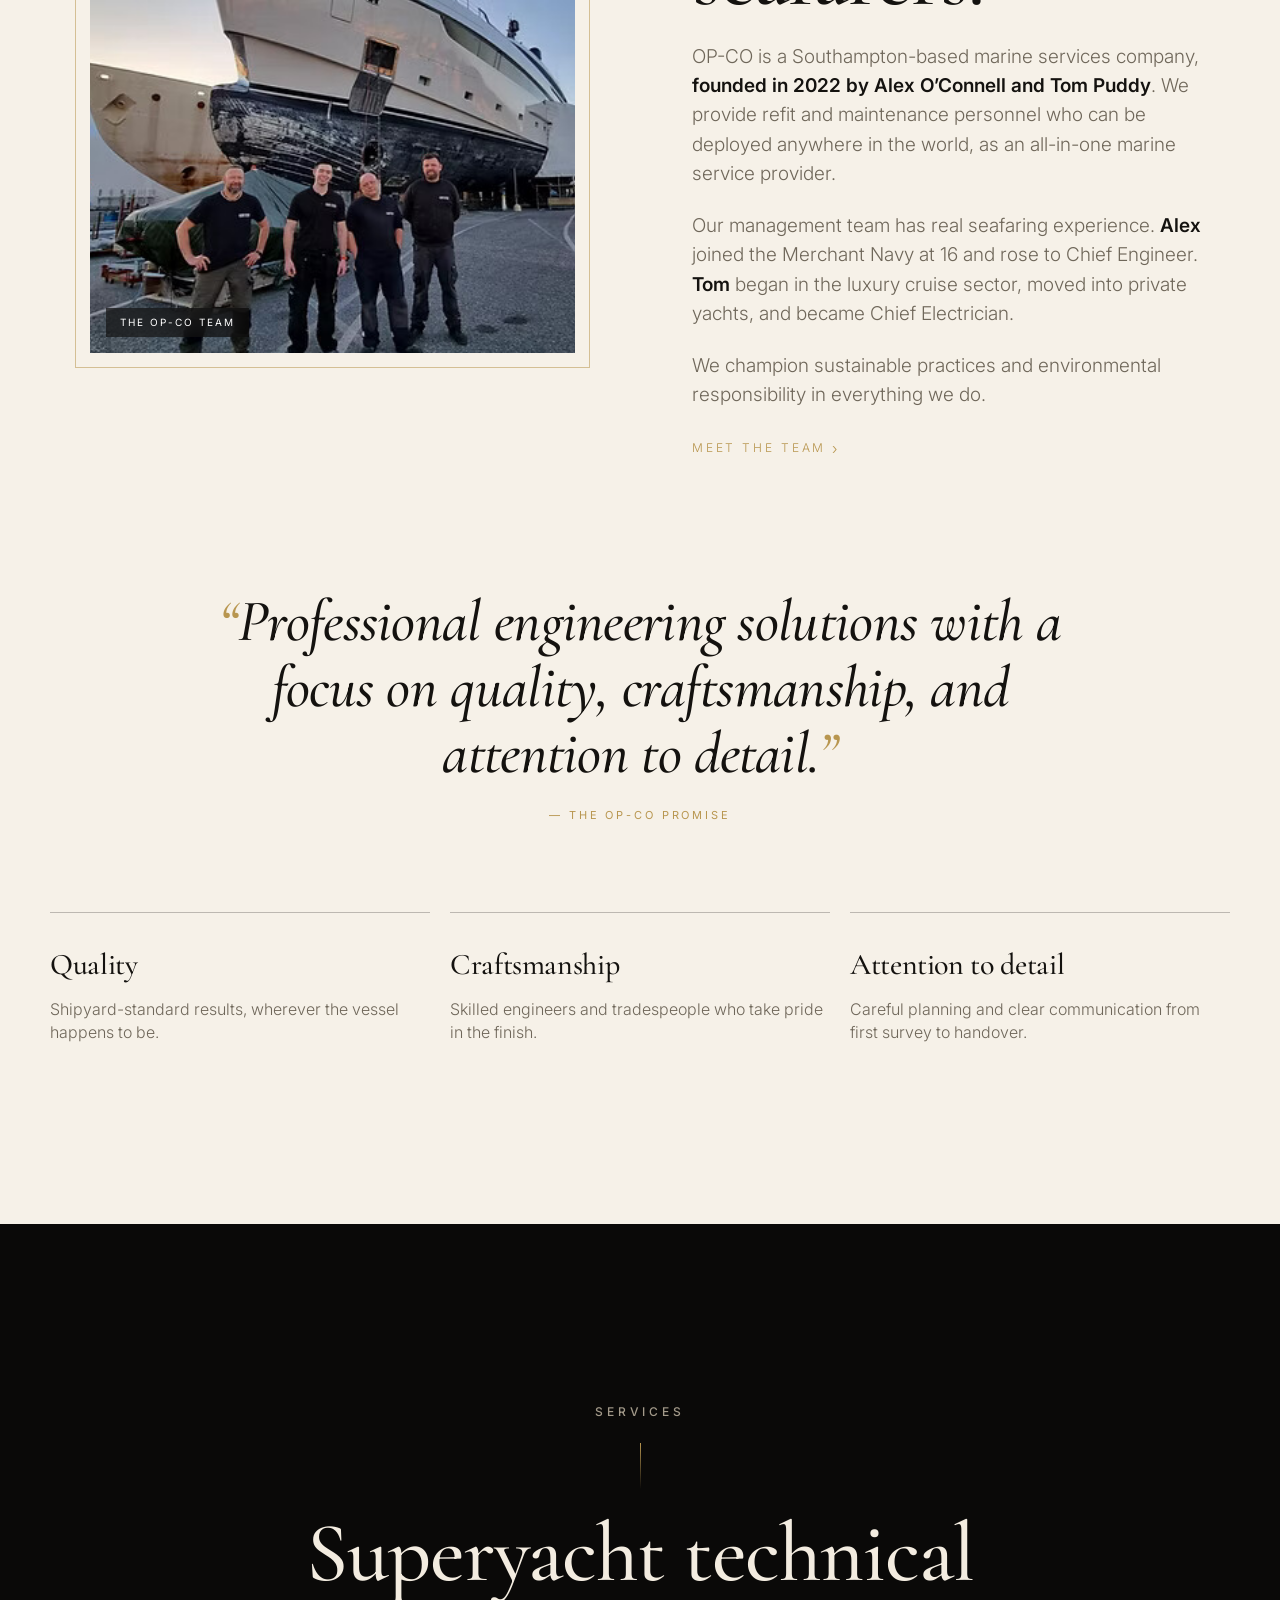
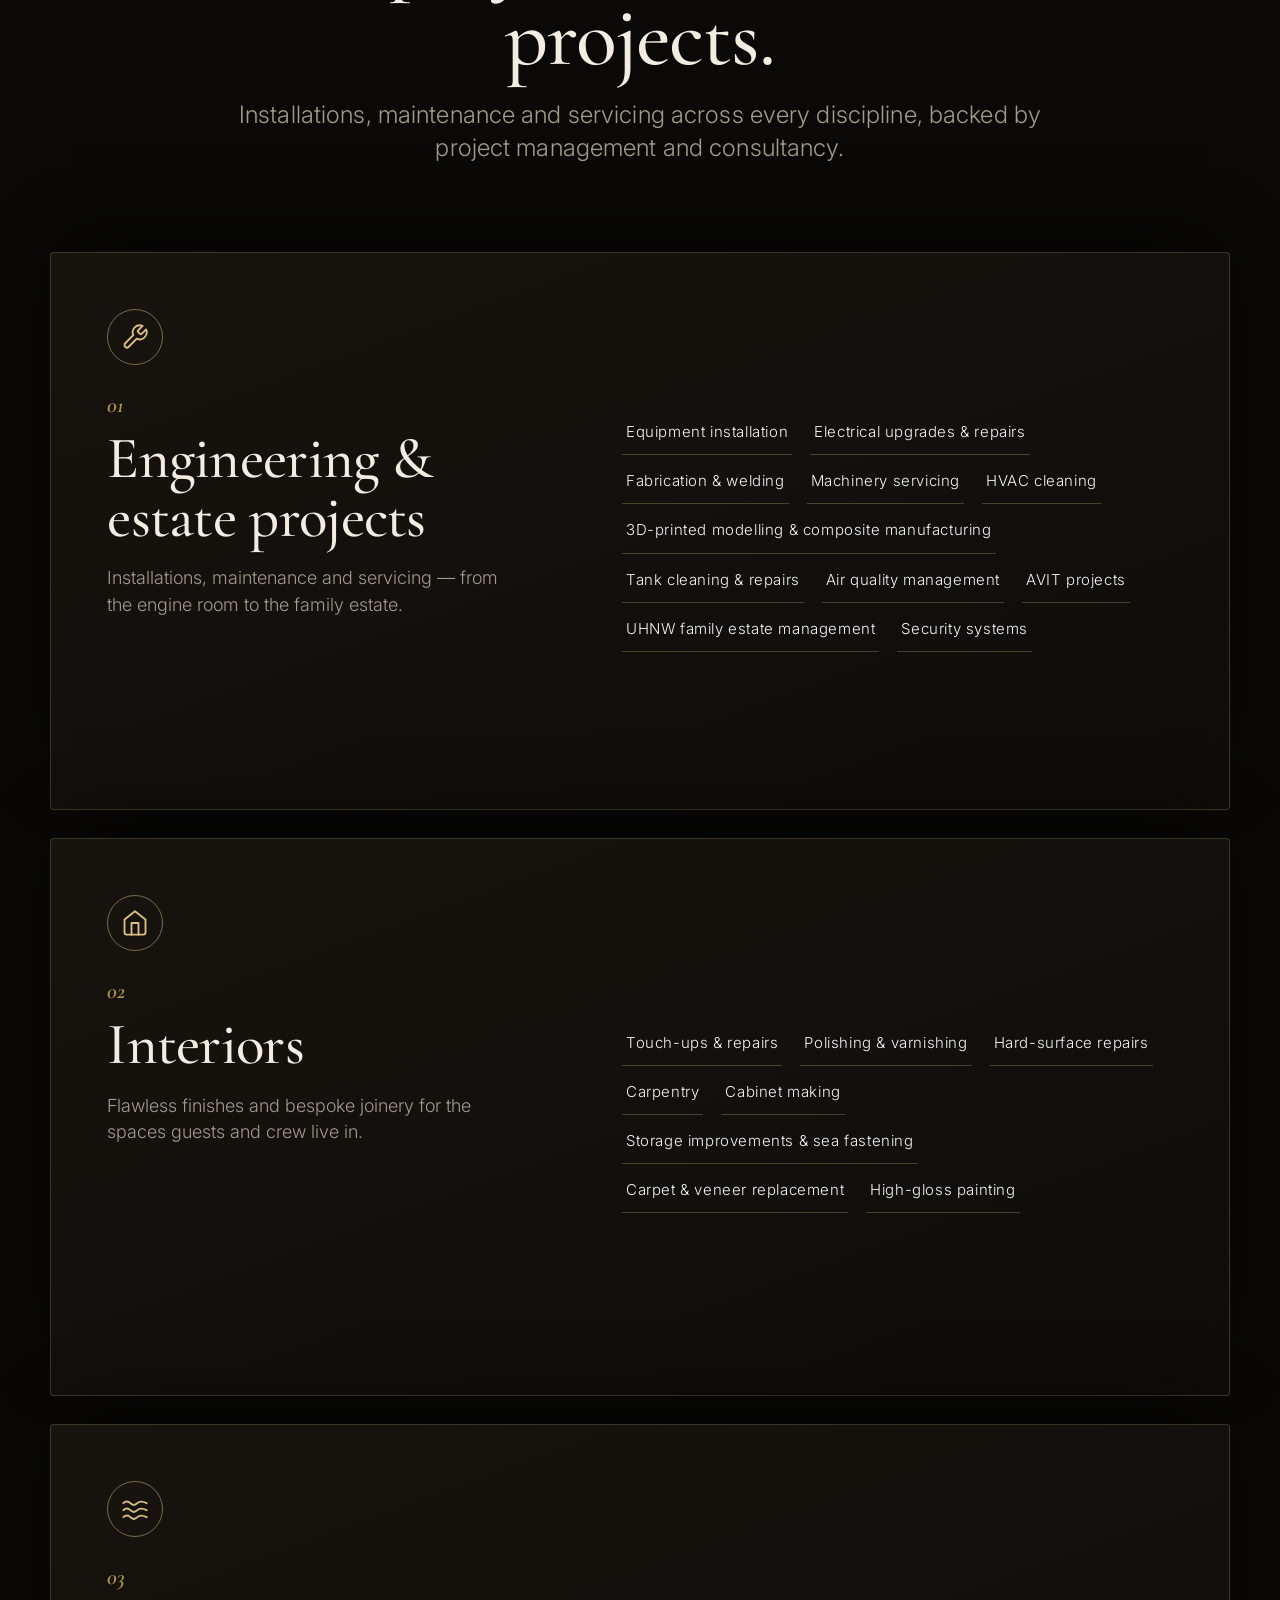
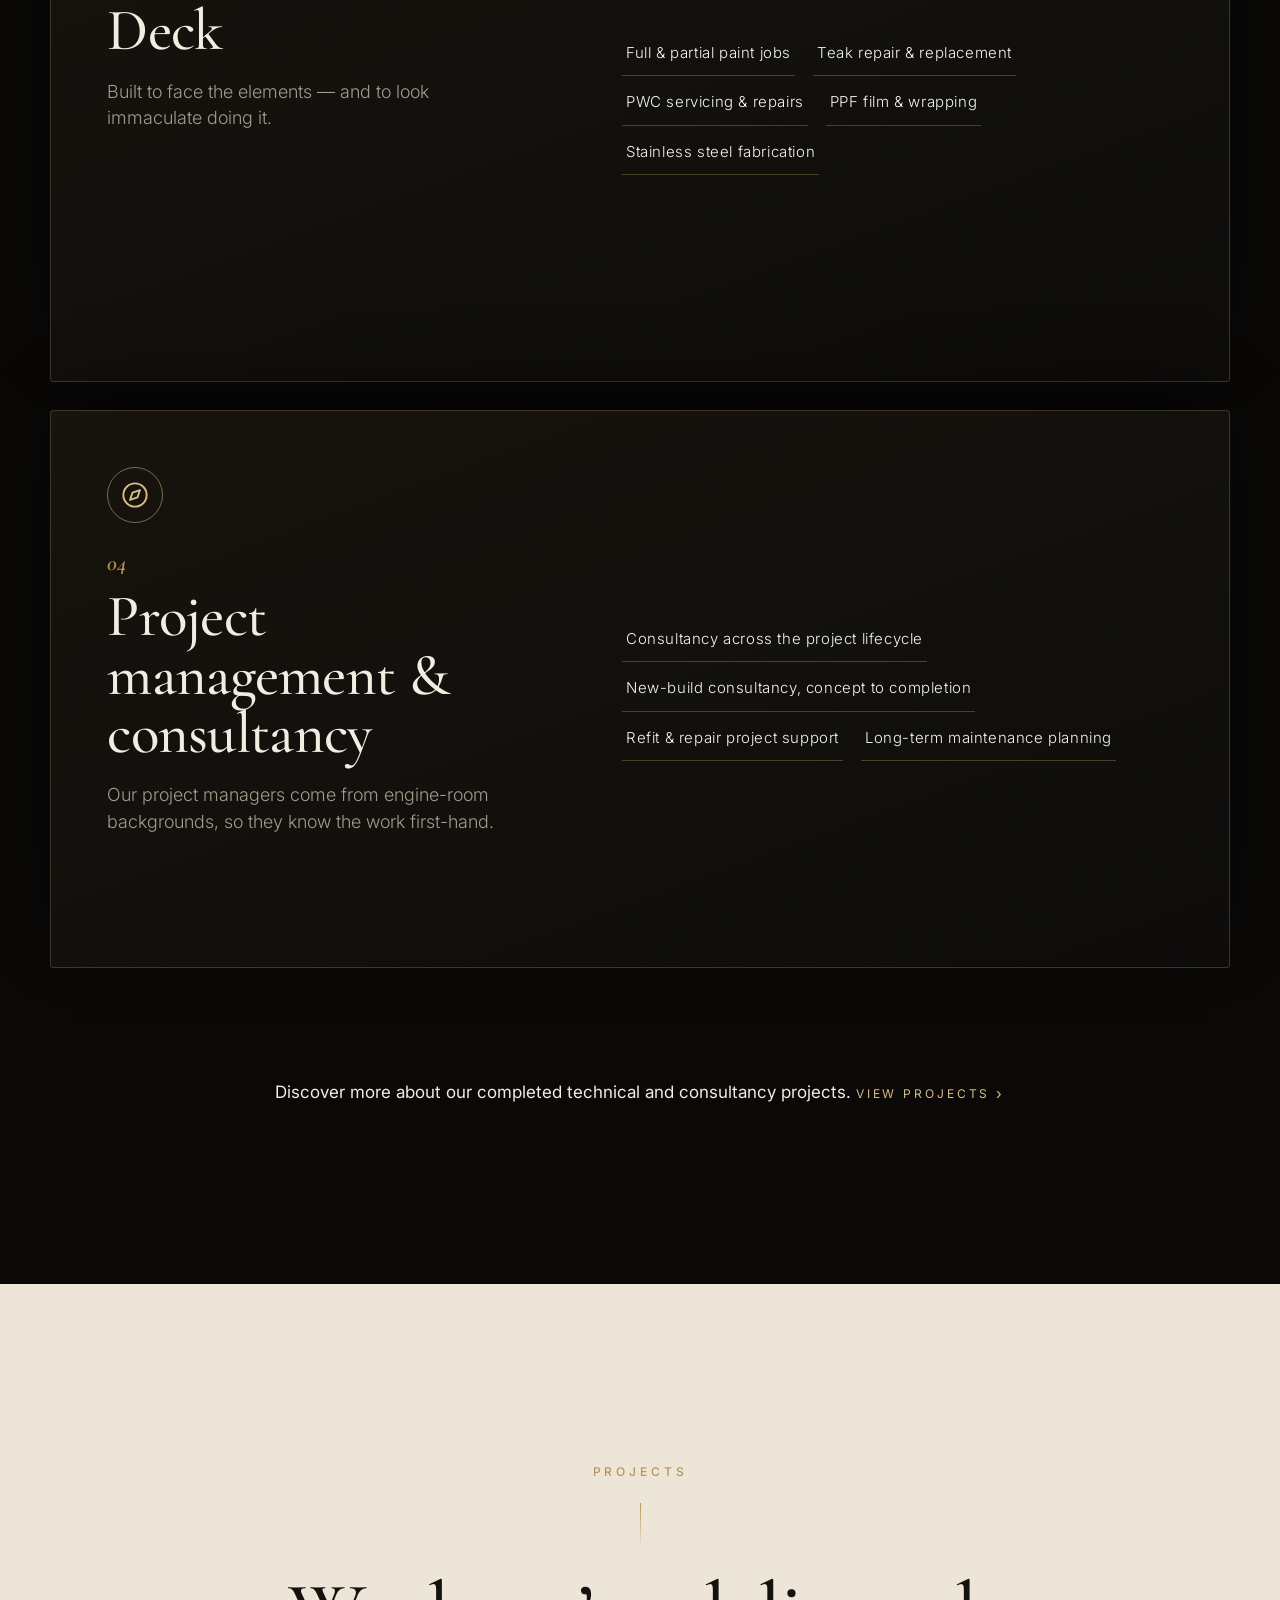
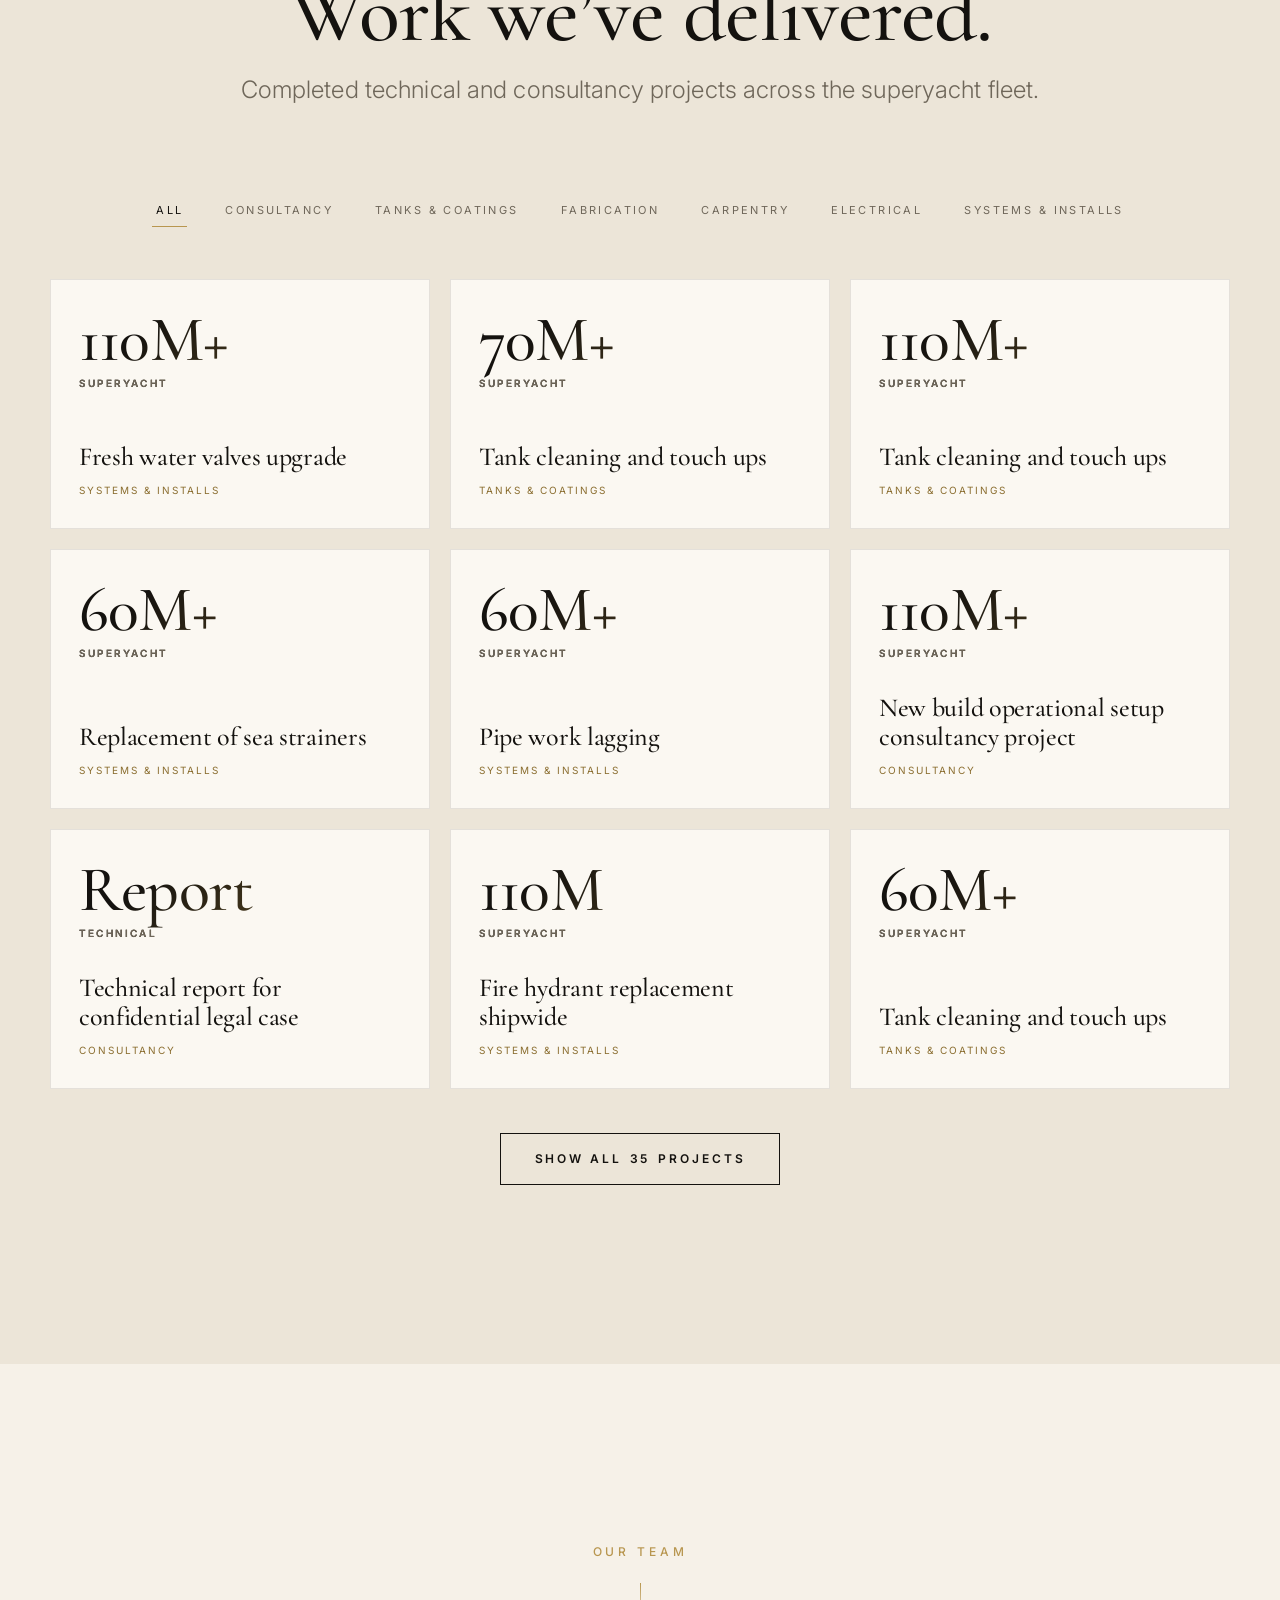
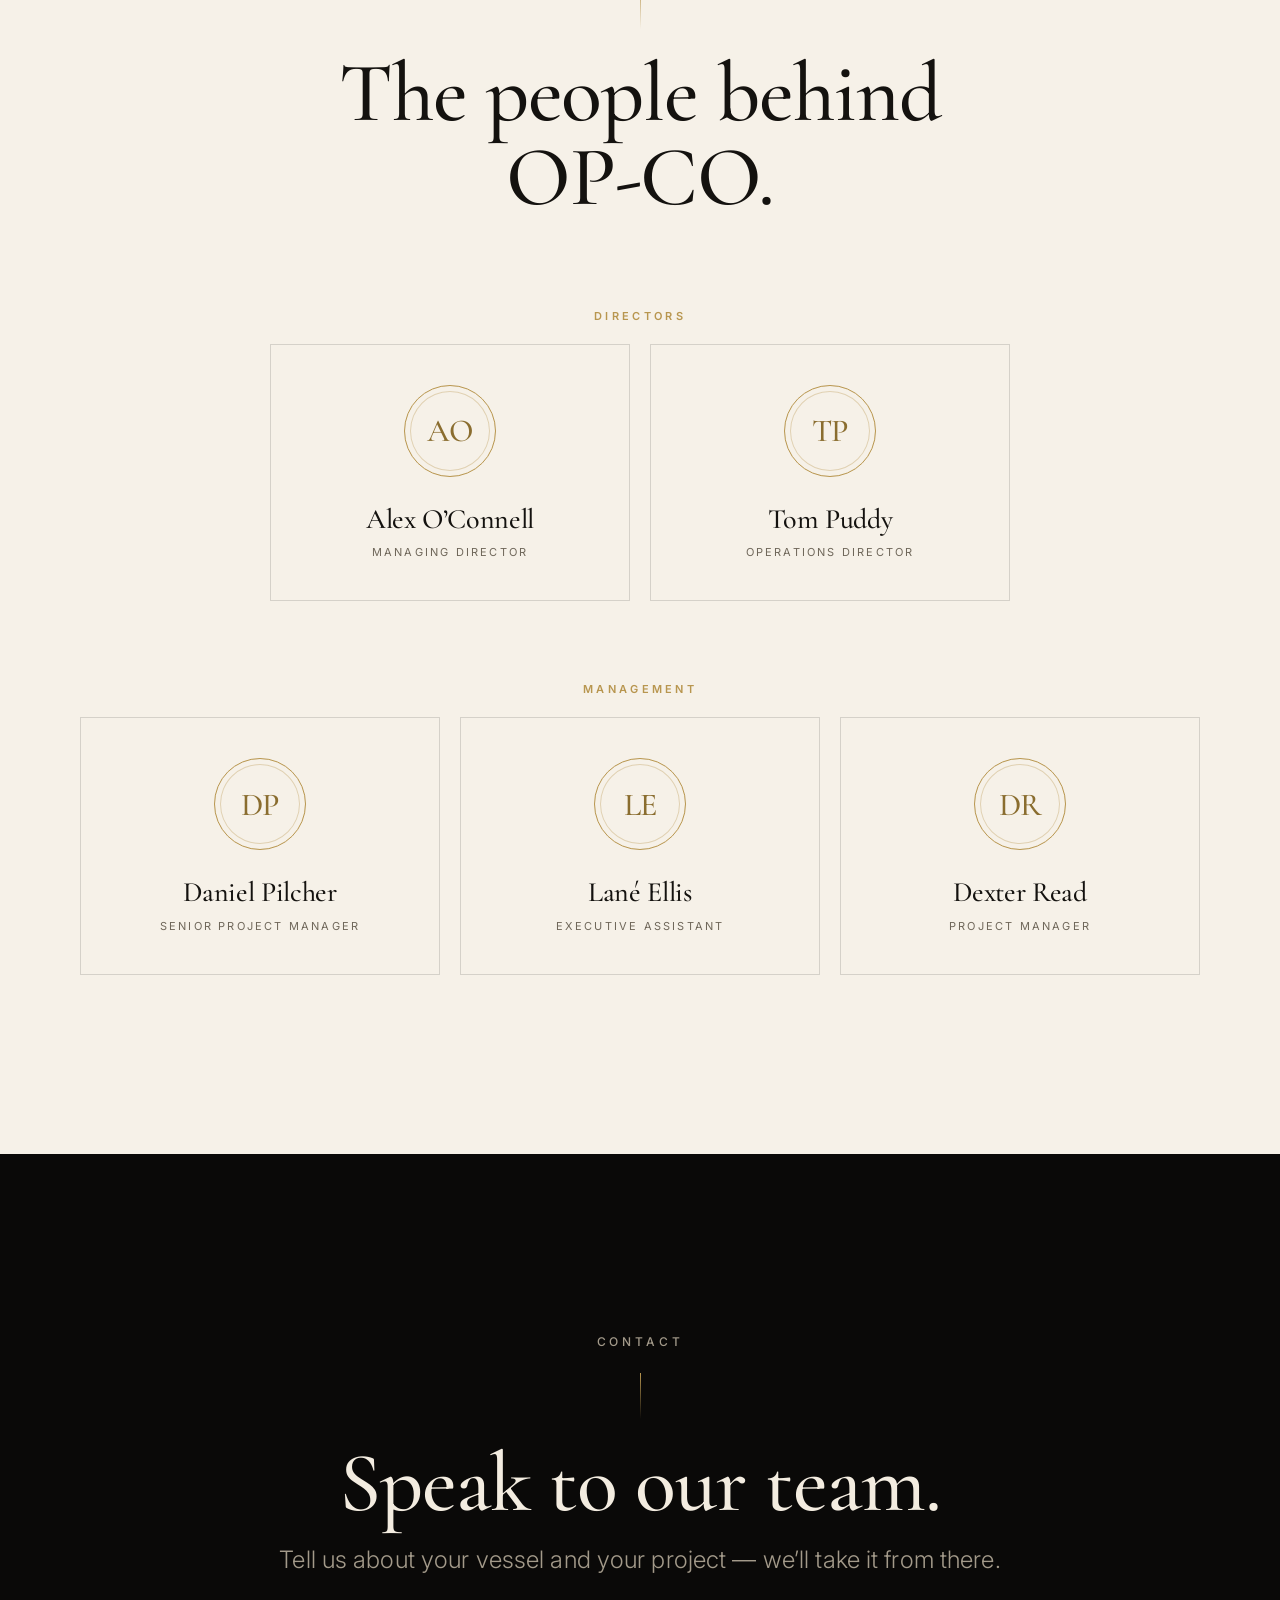
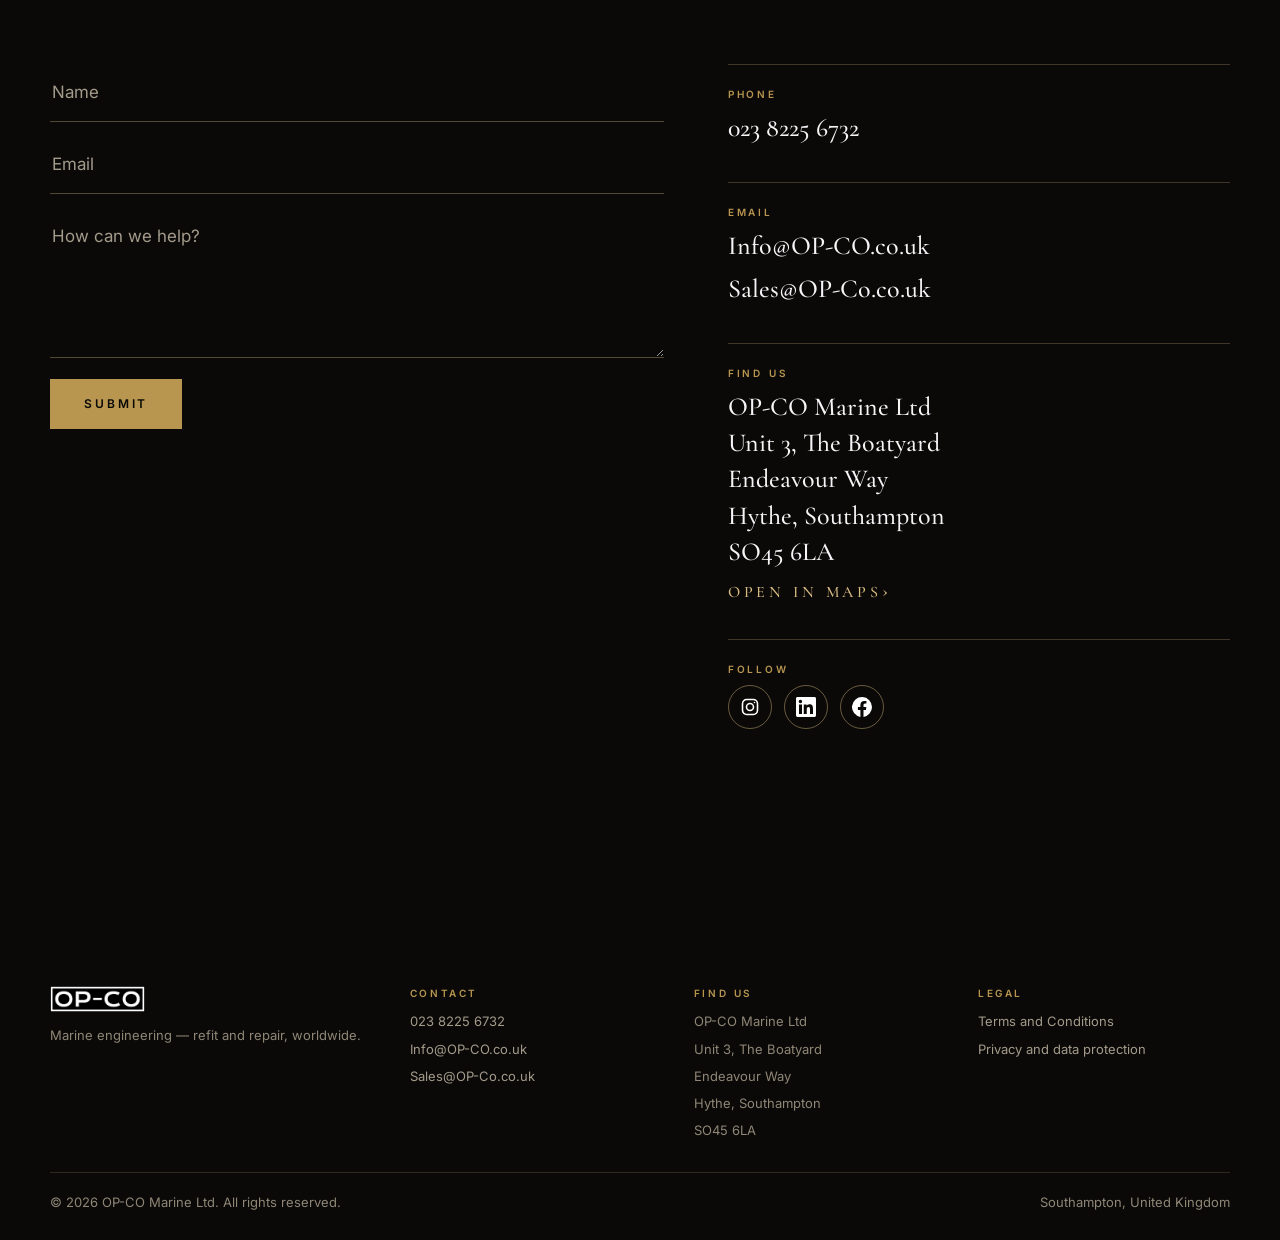
==== commit a323e532: "Luxury restyle: ivory/black/champagne palette, serif display type, photo slots Co-Authored-By: Claud" ====
--- a/index.html
+++ b/index.html
@@ -5,7 +5,7 @@
 <meta name="viewport" content="width=device-width, initial-scale=1, viewport-fit=cover">
 <title>OP-CO | Marine Services</title>
 <meta name="description" content="OP-CO is a marine engineering company specialising in refit and repair projects. A mobile shipyard delivering engineering, interiors, deck and project management services to superyachts worldwide.">
-<meta name="theme-color" content="#000000">
+<meta name="theme-color" content="#0a0908">
 <meta property="og:type" content="website">
 <meta property="og:title" content="OP-CO | Marine Services">
 <meta property="og:description" content="A mobile shipyard delivering refit, repair and maintenance projects to superyachts anywhere in the world.">
@@ -14,7 +14,7 @@
 <link rel="icon" href="assets/img/favicon.svg" type="image/svg+xml">
 <link rel="preconnect" href="https://fonts.googleapis.com">
 <link rel="preconnect" href="https://fonts.gstatic.com" crossorigin>
-<link rel="stylesheet" href="https://fonts.googleapis.com/css2?family=Inter:wght@400;500;600;700&display=swap">
+<link rel="stylesheet" href="https://fonts.googleapis.com/css2?family=Cormorant+Garamond:ital,wght@0,400;0,500;0,600;1,400;1,500&family=Inter:wght@300;400;500;600&display=swap">
 <link rel="stylesheet" href="assets/css/style.css">
 <script>document.documentElement.classList.add('js')</script>
 <script type="application/ld+json">
@@ -67,11 +67,12 @@
         <source src="assets/video/hero.mp4" type="video/mp4">
         <source src="https://video.wixstatic.com/video/11062b_cb0c4d13153f4008920bb26beda8de0f/1080p/mp4/file.mp4" type="video/mp4">
       </video>
+      <img class="hero__photo" src="assets/photos/hero.jpg" alt="" aria-hidden="true" onerror="this.remove()">
       <div class="hero__scrim"></div>
     </div>
     <div class="hero__copy">
       <p class="eyebrow" data-reveal>OP-CO Marine</p>
-      <h1 class="h-xl" data-reveal style="--d:.08s"><span class="grad">Marine services.</span></h1>
+      <h1 class="h-xl" data-reveal style="--d:.08s"><span class="grad">Marine</span> services.</h1>
       <p class="lead" data-reveal style="--d:.18s">OP-CO is a marine engineering company specialising in refit and repair projects. We deliver practical solutions for both in-service and yard-based operations.</p>
       <div class="hero__cta on-dark" data-reveal style="--d:.28s">
         <a class="btn" href="#about">About OP-CO</a>
@@ -145,6 +146,7 @@
 
     <div class="stack">
       <article class="card-s" style="--i:0"><div class="card-s__in">
+        <figure class="card-s__ph"><img src="assets/photos/service-1.jpg" alt="" loading="lazy" onerror="this.parentNode.remove()"></figure>
         <div>
           <div class="card-s__ico"><svg viewBox="0 0 24 24"><path d="M14.7 6.3a1 1 0 0 0 0 1.4l1.6 1.6a1 1 0 0 0 1.4 0l3.77-3.77a6 6 0 0 1-7.94 7.94l-6.91 6.91a2.12 2.12 0 0 1-3-3l6.91-6.91a6 6 0 0 1 7.94-7.94l-3.76 3.76z"/></svg></div>
           <p class="card-s__n">01</p>
@@ -157,6 +159,7 @@
       </div></article>
 
       <article class="card-s" style="--i:1"><div class="card-s__in">
+        <figure class="card-s__ph"><img src="assets/photos/service-2.jpg" alt="" loading="lazy" onerror="this.parentNode.remove()"></figure>
         <div>
           <div class="card-s__ico"><svg viewBox="0 0 24 24"><path d="M3 9l9-7 9 7v11a2 2 0 0 1-2 2H5a2 2 0 0 1-2-2z"/><path d="M9 22V12h6v10"/></svg></div>
           <p class="card-s__n">02</p>
@@ -169,6 +172,7 @@
       </div></article>
 
       <article class="card-s" style="--i:2"><div class="card-s__in">
+        <figure class="card-s__ph"><img src="assets/photos/service-3.jpg" alt="" loading="lazy" onerror="this.parentNode.remove()"></figure>
         <div>
           <div class="card-s__ico"><svg viewBox="0 0 24 24"><path d="M2 7c2-2 4-2 6 0s4 2 6 0 4-2 8 0"/><path d="M2 13c2-2 4-2 6 0s4 2 6 0 4-2 8 0"/><path d="M2 19c2-2 4-2 6 0s4 2 6 0 4-2 8 0"/></svg></div>
           <p class="card-s__n">03</p>
@@ -181,6 +185,7 @@
       </div></article>
 
       <article class="card-s" style="--i:3"><div class="card-s__in">
+        <figure class="card-s__ph"><img src="assets/photos/service-4.jpg" alt="" loading="lazy" onerror="this.parentNode.remove()"></figure>
         <div>
           <div class="card-s__ico"><svg viewBox="0 0 24 24"><circle cx="12" cy="12" r="10"/><path d="M16.24 7.76l-2.12 6.36-6.36 2.12 2.12-6.36z"/></svg></div>
           <p class="card-s__n">04</p>
--- a/assets/css/style.css
+++ b/assets/css/style.css
@@ -0,0 +1,430 @@
+/* ==========================================================================
+   OP-CO Marine — site styles
+   Apple-inspired: generous type, quiet colour, scroll-driven motion.
+   ========================================================================== */
+
+:root {
+  --bg: #f6f1e8;
+  --bg-alt: #ece5d8;
+  --ink: #14120f;
+  --ink-2: #6f675a;
+  --ink-inv: #f3ece0;
+  --ink-inv-2: #a39a8a;
+  --line: rgba(20, 18, 15, 0.14);
+  --accent: #b8964f;
+  --accent-hi: #d9bd82;
+  --card: #fbf8f2;
+  --dark: #0a0908;
+  --dark-2: #1d1d1f;
+  --radius: 28px;
+  --radius-sm: 18px;
+  --maxw: 1180px;
+  --nav-h: 52px;
+  --ease: cubic-bezier(0.22, 0.61, 0.36, 1);
+  --serif: "Cormorant Garamond", "Playfair Display", "Times New Roman", Georgia, serif;
+  --font: -apple-system, BlinkMacSystemFont, "SF Pro Display", "SF Pro Text", "Inter", "Segoe UI", Roboto, "Helvetica Neue", Arial, sans-serif;
+}
+
+*, *::before, *::after { box-sizing: border-box; }
+html { -webkit-text-size-adjust: 100%; scroll-behavior: smooth; scroll-padding-top: calc(var(--nav-h) + 12px); }
+body {
+  margin: 0; font-family: var(--font); color: var(--ink); background: var(--bg);
+  font-size: 17px; line-height: 1.47; letter-spacing: -0.01em;
+  -webkit-font-smoothing: antialiased; -moz-osx-font-smoothing: grayscale; text-rendering: optimizeLegibility;
+}
+img, video, svg { display: block; max-width: 100%; }
+a { color: var(--accent); text-decoration: none; }
+a:hover { text-decoration: underline; }
+h1, h2, h3, h4, p, ul { margin: 0; }
+ul { padding: 0; list-style: none; }
+button { font: inherit; color: inherit; cursor: pointer; }
+:focus-visible { outline: 2px solid var(--accent-hi); outline-offset: 3px; border-radius: 6px; }
+.skip { position: absolute; left: 12px; top: -60px; background: #fff; color: #000; padding: 10px 16px; border-radius: 10px; z-index: 200; transition: top .2s; }
+.skip:focus { top: 10px; }
+.wrap { width: min(var(--maxw), 100% - 48px); margin-inline: auto; }
+.sr { position: absolute; width: 1px; height: 1px; overflow: hidden; clip: rect(0 0 0 0); white-space: nowrap; }
+
+/* ---------- Typography ---------- */
+.eyebrow { font-size: 17px; font-weight: 600; letter-spacing: -0.01em; color: var(--ink-2); margin-bottom: 14px; }
+.h-xl { font-size: clamp(44px, 8.4vw, 112px); line-height: 1.02; font-weight: 700; letter-spacing: -0.045em; }
+.h-lg { font-size: clamp(36px, 6vw, 72px); line-height: 1.05; font-weight: 700; letter-spacing: -0.04em; }
+.h-md { font-size: clamp(26px, 3.4vw, 40px); line-height: 1.12; font-weight: 600; letter-spacing: -0.03em; }
+.lead { font-size: clamp(19px, 2vw, 24px); line-height: 1.38; color: var(--ink-2); letter-spacing: -0.014em; font-weight: 400; }
+.grad { background: linear-gradient(100deg, #fff 10%, #9fc9ff 55%, #fff 95%); -webkit-background-clip: text; background-clip: text; color: transparent; }
+
+/* ---------- Buttons ---------- */
+.btn { display: inline-flex; align-items: center; gap: 8px; padding: 13px 24px; border-radius: 980px; background: var(--accent); color: #fff; font-size: 17px; font-weight: 500; border: 0; transition: background .25s, transform .25s var(--ease); }
+.btn:hover { background: #0077ed; text-decoration: none; transform: scale(1.03); }
+.btn:active { transform: scale(.98); }
+.btn--light { background: #fff; color: #000; }
+.btn--light:hover { background: #e8e8ed; }
+.link-arrow { display: inline-flex; align-items: center; gap: 6px; font-size: 19px; color: var(--accent); }
+.link-arrow::after { content: "›"; font-size: 1.25em; line-height: 1; transition: transform .25s var(--ease); }
+.link-arrow:hover { text-decoration: none; }
+.link-arrow:hover::after { transform: translateX(4px); }
+.on-dark .link-arrow, .link-arrow.inv { color: var(--accent-hi); }
+
+/* ---------- Navigation ---------- */
+.nav { position: fixed; inset: 0 0 auto 0; height: var(--nav-h); z-index: 100; display: flex; align-items: center; color: var(--ink-inv); transition: color .4s; }
+/* The blurred bar lives on a pseudo-element so it doesn't become the containing block for the fixed mobile menu. */
+.nav::before { content: ""; position: absolute; inset: 0; z-index: -1; background: rgba(22, 22, 23, 0.72); -webkit-backdrop-filter: saturate(180%) blur(22px); backdrop-filter: saturate(180%) blur(22px);
+  border-bottom: 1px solid rgba(255, 255, 255, 0.08); transition: background .4s var(--ease), border-color .4s; }
+.nav.is-light { color: var(--ink); }
+.nav.is-light::before { background: rgba(251, 251, 253, 0.8); border-bottom-color: rgba(0, 0, 0, 0.08); }
+.nav__in { width: min(1024px, 100% - 40px); margin-inline: auto; display: flex; align-items: center; justify-content: space-between; gap: 24px; }
+.nav__logo img { height: 24px; width: auto; border-radius: 3px; }
+.nav__links { display: flex; gap: clamp(18px, 3vw, 36px); align-items: center; }
+.nav__links a { color: inherit; opacity: .8; font-size: 13px; letter-spacing: -0.005em; transition: opacity .2s; position: relative; }
+.nav__links a:hover, .nav__links a.is-active { opacity: 1; text-decoration: none; }
+.nav__links a.is-active::after { content: ""; position: absolute; left: 0; right: 0; bottom: -6px; height: 1.5px; background: currentColor; border-radius: 2px; }
+.nav__cta { padding: 6px 14px; border-radius: 980px; background: var(--accent); color: #fff !important; opacity: 1 !important; }
+.nav__cta::after { display: none; }
+.nav__burger { display: none; width: 40px; height: 40px; background: none; border: 0; position: relative; color: inherit; }
+.nav__burger span { position: absolute; left: 11px; right: 11px; height: 1.5px; background: currentColor; transition: transform .35s var(--ease), top .35s var(--ease), opacity .2s; }
+.nav__burger span:nth-child(1) { top: 16px; } .nav__burger span:nth-child(2) { top: 23px; }
+.nav-open .nav__burger span:nth-child(1) { top: 20px; transform: rotate(45deg); }
+.nav-open .nav__burger span:nth-child(2) { top: 20px; transform: rotate(-45deg); }
+
+@media (max-width: 820px) {
+  .nav__burger { display: block; }
+  .nav__links { position: fixed; inset: var(--nav-h) 0 0 0; flex-direction: column; align-items: flex-start; justify-content: flex-start; gap: 0; padding: 24px 28px;
+    background: rgba(22, 22, 23, 0.96); -webkit-backdrop-filter: blur(24px); backdrop-filter: blur(24px); opacity: 0; visibility: hidden; transform: translateY(-8px); transition: opacity .35s var(--ease), transform .35s var(--ease), visibility .35s; }
+  .nav-open .nav__links { opacity: 1; visibility: visible; transform: none; }
+  .nav__links a { font-size: 28px; font-weight: 600; letter-spacing: -0.03em; color: #f5f5f7; opacity: 1; width: 100%; padding: 14px 0; border-bottom: 1px solid rgba(255,255,255,.1); }
+  .nav__links a.is-active::after { display: none; }
+  .nav__cta { background: none; padding: 14px 0; border-radius: 0; color: #f5f5f7 !important; }
+  .nav-open .nav { color: #f5f5f7; }
+  .nav-open .nav::before { background: rgba(22, 22, 23, 0.96); border-bottom-color: rgba(255,255,255,.08); }
+}
+
+/* ---------- Hero ---------- */
+.hero { position: relative; height: 160svh; background: #000; }
+.hero__stage { position: sticky; top: 0; height: 100svh; min-height: 560px; overflow: hidden; display: grid; place-items: center; background: #000; }
+.hero__media { position: absolute; inset: 0; overflow: hidden; background: #02060d;
+  transform: scale(calc(1 - var(--p, 0) * 0.1)); border-radius: calc(var(--p, 0) * 40px); will-change: transform; }
+.hero__fx { position: absolute; inset: -20%; background:
+  radial-gradient(40% 36% at 22% 30%, rgba(41, 151, 255, .38), transparent 70%),
+  radial-gradient(46% 40% at 78% 68%, rgba(0, 102, 204, .34), transparent 70%),
+  radial-gradient(60% 50% at 50% 110%, rgba(120, 180, 255, .22), transparent 70%);
+  animation: drift 22s ease-in-out infinite alternate; }
+@keyframes drift { from { transform: translate3d(-3%, -2%, 0) scale(1); } to { transform: translate3d(3%, 3%, 0) scale(1.12); } }
+.hero__video { position: absolute; inset: 0; width: 100%; height: 100%; object-fit: cover; opacity: 0; transition: opacity 1.4s var(--ease); }
+.hero__video.is-playing { opacity: .62; }
+.hero__scrim { position: absolute; inset: 0; background: linear-gradient(180deg, rgba(0,0,0,.55) 0%, rgba(0,0,0,.18) 40%, rgba(0,0,0,.7) 100%); }
+.hero__copy { position: relative; z-index: 2; width: min(960px, 100% - 48px); text-align: center; color: #f5f5f7;
+  opacity: calc(1 - var(--p, 0) * 1.35); transform: translateY(calc(var(--p, 0) * -60px)) scale(calc(1 - var(--p, 0) * 0.06)); will-change: transform, opacity; }
+.hero__copy .eyebrow { color: #a1a1a6; font-size: clamp(15px, 1.6vw, 19px); }
+.hero__copy .lead { color: #c7c7cc; max-width: 640px; margin: 26px auto 0; }
+.hero__cta { display: flex; gap: 26px; justify-content: center; align-items: center; flex-wrap: wrap; margin-top: 34px; }
+.hero__cue { position: absolute; bottom: 28px; left: 50%; translate: -50% 0; z-index: 3; color: #a1a1a6; opacity: calc(1 - var(--p, 0) * 6); display: grid; justify-items: center; gap: 8px; font-size: 12px; letter-spacing: .08em; text-transform: uppercase; }
+.hero__cue i { width: 22px; height: 36px; border: 1.5px solid currentColor; border-radius: 14px; position: relative; }
+.hero__cue i::after { content: ""; position: absolute; left: 50%; top: 7px; width: 3px; height: 7px; margin-left: -1.5px; border-radius: 2px; background: currentColor; animation: wheel 1.8s var(--ease) infinite; }
+@keyframes wheel { 0% { opacity: 0; transform: translateY(0); } 30% { opacity: 1; } 100% { opacity: 0; transform: translateY(12px); } }
+
+/* ---------- Sections ---------- */
+section { position: relative; }
+.sec { padding: clamp(90px, 14vw, 180px) 0; }
+.sec--alt { background: var(--bg-alt); }
+.sec__head { text-align: center; max-width: 820px; margin: 0 auto clamp(48px, 7vw, 88px); }
+.sec__head .lead { margin-top: 18px; }
+
+/* Statement — words light up on scroll */
+.statement { padding: clamp(110px, 18vw, 240px) 0 clamp(70px, 10vw, 130px); }
+.statement .eyebrow { text-align: center; text-transform: uppercase; letter-spacing: .08em; font-size: 14px; }
+.statement__text { max-width: 1040px; margin: 0 auto; font-size: clamp(30px, 5vw, 62px); line-height: 1.12; font-weight: 700; letter-spacing: -0.04em; text-align: center; }
+.statement__text .w { opacity: .16; transition: opacity .5s var(--ease); }
+.statement__text .w.on { opacity: 1; }
+.statement__cols { display: grid; grid-template-columns: 1fr 1fr; gap: clamp(28px, 5vw, 72px); max-width: 1000px; margin: clamp(60px, 9vw, 120px) auto 0; }
+.statement__cols p { font-size: clamp(18px, 1.7vw, 21px); line-height: 1.5; color: var(--ink-2); }
+.statement__cols p b { color: var(--ink); font-weight: 600; }
+
+/* Stats */
+.stats { display: grid; grid-template-columns: repeat(4, 1fr); gap: 0; border-top: 1px solid var(--line); border-bottom: 1px solid var(--line); }
+.stat { padding: 40px 24px; text-align: center; border-left: 1px solid var(--line); }
+.stat:first-child { border-left: 0; }
+.stat b { display: block; font-size: clamp(36px, 4.6vw, 60px); line-height: 1.05; font-weight: 700; letter-spacing: -0.04em; }
+.stat span { display: block; margin-top: 8px; color: var(--ink-2); font-size: 15px; }
+
+/* About */
+.about { display: grid; grid-template-columns: 1.05fr 1fr; gap: clamp(36px, 6vw, 96px); align-items: center; }
+.about__photo { border-radius: var(--radius); overflow: hidden; background: #ddd; box-shadow: 0 30px 80px -30px rgba(0, 0, 0, .35); position: relative; }
+.about__photo img { width: 100%; height: auto; aspect-ratio: 401 / 368; object-fit: cover; transform: scale(var(--zoom, 1.08)); will-change: transform; }
+.about__photo figcaption { position: absolute; left: 16px; bottom: 16px; padding: 7px 14px; border-radius: 980px; font-size: 13px; color: #fff; background: rgba(0,0,0,.45); -webkit-backdrop-filter: blur(12px); backdrop-filter: blur(12px); }
+.about__body > * + * { margin-top: 22px; }
+.about__body p { color: var(--ink-2); font-size: clamp(17px, 1.5vw, 19px); line-height: 1.55; }
+.about__body p b { color: var(--ink); font-weight: 600; }
+.quote { margin-top: clamp(70px, 10vw, 130px); text-align: center; max-width: 920px; margin-inline: auto; }
+.quote p { font-size: clamp(26px, 4vw, 48px); line-height: 1.16; font-weight: 600; letter-spacing: -0.035em; }
+.quote p::before { content: "“"; } .quote p::after { content: "”"; }
+.quote small { display: block; margin-top: 20px; color: var(--ink-2); font-size: 15px; }
+.values { display: grid; grid-template-columns: repeat(3, 1fr); gap: 20px; margin-top: clamp(50px, 7vw, 90px); }
+.value { background: var(--card); border-radius: var(--radius-sm); padding: 32px; }
+.value h3 { font-size: 22px; font-weight: 600; letter-spacing: -0.025em; }
+.value p { margin-top: 10px; color: var(--ink-2); font-size: 16px; }
+
+/* Services — stacking cards */
+.svc { background: #000; color: var(--ink-inv); }
+.svc .sec__head .eyebrow, .svc .lead { color: var(--ink-inv-2); }
+.stack { display: grid; gap: 28px; padding-bottom: 8vh; }
+.card-s { position: sticky; top: calc(var(--nav-h) + 24px + var(--i) * 16px); }
+.card-s__in { background: linear-gradient(160deg, #1c1c1e 0%, #121214 100%); border: 1px solid rgba(255,255,255,.08); border-radius: 36px; padding: clamp(28px, 4.4vw, 60px);
+  display: grid; grid-template-columns: .9fr 1.1fr; gap: clamp(26px, 5vw, 70px); min-height: min(62vh, 560px); transform-origin: 50% 0; will-change: transform; box-shadow: 0 -20px 60px -20px rgba(0,0,0,.8); }
+.card-s__ico { width: 56px; height: 56px; border-radius: 16px; display: grid; place-items: center; background: rgba(41, 151, 255, .14); color: var(--accent-hi); margin-bottom: 24px; }
+.card-s__ico svg { width: 28px; height: 28px; fill: none; stroke: currentColor; stroke-width: 1.6; stroke-linecap: round; stroke-linejoin: round; }
+.card-s__n { color: var(--ink-inv-2); font-size: 15px; font-weight: 600; margin-bottom: 8px; }
+.card-s h3 { font-size: clamp(30px, 4vw, 52px); line-height: 1.04; font-weight: 700; letter-spacing: -0.04em; }
+.card-s__intro { margin-top: 18px; color: var(--ink-inv-2); font-size: 18px; max-width: 420px; }
+.chips { display: flex; flex-wrap: wrap; gap: 10px; align-content: center; }
+.chips li { padding: 10px 18px; border-radius: 980px; background: rgba(255,255,255,.07); color: #f5f5f7; font-size: clamp(15px, 1.3vw, 17px); border: 1px solid rgba(255,255,255,.06); transition: background .25s, transform .25s var(--ease); }
+.chips li:hover { background: rgba(41,151,255,.22); transform: translateY(-2px); }
+.stack.flat .card-s { position: static; }
+.svc__cta { text-align: center; margin-top: 40px; }
+
+/* Projects */
+.filters { display: flex; flex-wrap: wrap; gap: 10px; justify-content: center; margin-bottom: 40px; }
+.chip { padding: 9px 18px; border-radius: 980px; border: 1px solid var(--line); background: #fff; font-size: 15px; transition: background .25s, color .25s, border-color .25s; }
+.chip:hover { border-color: rgba(0,0,0,.3); }
+.chip[aria-pressed="true"] { background: var(--ink); color: #fff; border-color: var(--ink); }
+.grid { display: grid; grid-template-columns: repeat(3, 1fr); gap: 20px; }
+.proj { background: var(--card); border-radius: var(--radius-sm); padding: 28px 28px 30px; display: flex; flex-direction: column; justify-content: space-between; min-height: 230px; position: relative; overflow: hidden;
+  transition: transform .5s var(--ease), box-shadow .5s var(--ease); }
+.proj:hover { transform: translateY(-6px) scale(1.012); box-shadow: 0 24px 50px -24px rgba(0,0,0,.28); }
+.proj__size { font-size: clamp(40px, 4.4vw, 56px); line-height: 1; font-weight: 700; letter-spacing: -0.05em; background: linear-gradient(135deg, #1d1d1f 30%, #0066cc 130%); -webkit-background-clip: text; background-clip: text; color: transparent; }
+.proj__size small { display: block; margin-top: 6px; font-size: 13px; letter-spacing: .06em; text-transform: uppercase; font-weight: 600; background: none; color: var(--ink-2); -webkit-text-fill-color: var(--ink-2); }
+.proj h3 { margin-top: 36px; font-size: 21px; line-height: 1.2; font-weight: 600; letter-spacing: -0.025em; }
+.proj__tag { margin-top: 12px; font-size: 13px; color: var(--ink-2); }
+.proj.is-hidden { display: none; }
+.proj.is-in { animation: pop .6s var(--ease) both; }
+@keyframes pop { from { opacity: 0; transform: translateY(18px) scale(.98); } to { opacity: 1; transform: none; } }
+.more { text-align: center; margin-top: 44px; }
+.more .btn { background: var(--ink); } .more .btn:hover { background: #000; }
+
+/* Team */
+.team-grp { margin-top: clamp(50px, 7vw, 80px); }
+.team-grp > h3 { font-size: 14px; letter-spacing: .08em; text-transform: uppercase; color: var(--ink-2); font-weight: 600; margin-bottom: 20px; text-align: center; }
+.people { display: grid; gap: 20px; justify-content: center; }
+.people--2 { grid-template-columns: repeat(2, minmax(0, 360px)); }
+.people--3 { grid-template-columns: repeat(3, minmax(0, 360px)); }
+.person { background: var(--bg-alt); border-radius: var(--radius); padding: 40px 28px; text-align: center; transition: transform .5s var(--ease); }
+.person:hover { transform: translateY(-5px); }
+.avatar { width: 92px; height: 92px; margin: 0 auto 22px; border-radius: 50%; display: grid; place-items: center; font-size: 30px; font-weight: 600; letter-spacing: -0.02em; color: #fff;
+  background: linear-gradient(145deg, #3a3a3c, #1d1d1f); box-shadow: inset 0 0 0 1px rgba(255,255,255,.08); }
+.person:nth-child(2n) .avatar { background: linear-gradient(145deg, #0a84ff, #0050a8); }
+.person h4 { font-size: 22px; font-weight: 600; letter-spacing: -0.025em; }
+.person p { color: var(--ink-2); margin-top: 4px; font-size: 16px; }
+
+/* Contact */
+.contact { background: #000; color: var(--ink-inv); }
+.contact .eyebrow, .contact .lead { color: var(--ink-inv-2); }
+.contact__grid { display: grid; grid-template-columns: 1.1fr .9fr; gap: clamp(30px, 5vw, 80px); align-items: start; }
+.form { display: grid; gap: 14px; }
+.field { position: relative; }
+.field input, .field textarea { width: 100%; padding: 22px 18px 10px; border-radius: 14px; border: 1px solid rgba(255,255,255,.14); background: rgba(255,255,255,.06); color: #fff; font: inherit; font-size: 17px; transition: border-color .25s, background .25s; resize: vertical; }
+.field textarea { min-height: 150px; }
+.field label { position: absolute; left: 18px; top: 16px; color: var(--ink-inv-2); font-size: 17px; pointer-events: none; transition: all .2s var(--ease); transform-origin: left top; }
+.field input:focus, .field textarea:focus { outline: none; border-color: var(--accent-hi); background: rgba(255,255,255,.09); }
+.field input:focus + label, .field input:not(:placeholder-shown) + label, .field textarea:focus + label, .field textarea:not(:placeholder-shown) + label { transform: translateY(-9px) scale(.76); }
+.form__note { font-size: 14px; color: var(--ink-inv-2); min-height: 22px; }
+.form .btn { justify-self: start; border: 0; }
+.details { display: grid; gap: 14px; }
+.detail { border-radius: var(--radius-sm); background: rgba(255,255,255,.06); padding: 22px 24px; border: 1px solid rgba(255,255,255,.06); }
+.detail small { display: block; color: var(--ink-inv-2); font-size: 13px; letter-spacing: .06em; text-transform: uppercase; font-weight: 600; margin-bottom: 8px; }
+.detail a, .detail address { color: #f5f5f7; font-style: normal; font-size: 19px; line-height: 1.4; display: block; }
+.detail a:hover { color: var(--accent-hi); text-decoration: none; }
+.detail .link-arrow { margin-top: 10px; font-size: 16px; color: var(--accent-hi); }
+.social { display: flex; gap: 12px; margin-top: 4px; }
+.social a { width: 44px; height: 44px; border-radius: 50%; display: grid; place-items: center; background: rgba(255,255,255,.08); transition: background .25s, transform .25s var(--ease); }
+.social a:hover { background: var(--accent); transform: translateY(-2px); }
+.social svg { width: 20px; height: 20px; fill: #fff; }
+
+/* Footer */
+.foot { background: var(--bg-alt); color: var(--ink-2); font-size: 13px; padding: 56px 0 28px; }
+.foot__cols { display: grid; grid-template-columns: 1.3fr 1fr 1fr 1fr; gap: 32px; padding-bottom: 32px; border-bottom: 1px solid var(--line); }
+.foot h5 { margin: 0 0 12px; font-size: 12px; font-weight: 600; color: var(--ink); }
+.foot li + li { margin-top: 8px; }
+.foot a { color: var(--ink-2); } .foot a:hover { color: var(--ink); text-decoration: underline; }
+.foot img { height: 26px; width: auto; border-radius: 3px; margin-bottom: 14px; }
+.foot__base { padding-top: 20px; display: flex; justify-content: space-between; gap: 12px; flex-wrap: wrap; }
+
+/* ---------- Reveal ---------- */
+.js [data-reveal] { opacity: 0; transform: translateY(34px); filter: blur(6px); transition: opacity .9s var(--ease), transform .9s var(--ease), filter .9s var(--ease); transition-delay: var(--d, 0s); }
+.js [data-reveal].is-in { opacity: 1; transform: none; filter: none; }
+
+/* ---------- Legal pages ---------- */
+.legal { padding: calc(var(--nav-h) + 80px) 0 120px; }
+.legal__in { width: min(780px, 100% - 48px); margin-inline: auto; }
+.legal h1 { font-size: clamp(38px, 6vw, 64px); line-height: 1.05; font-weight: 700; letter-spacing: -0.04em; margin-bottom: 14px; }
+.legal .lead { margin-bottom: 40px; }
+.legal h2 { font-size: 24px; font-weight: 600; letter-spacing: -0.025em; margin: 40px 0 10px; }
+.legal p, .legal li { color: #3a3a3c; font-size: 18px; line-height: 1.55; }
+.legal p + p, .legal p + ul { margin-top: 12px; }
+.legal li { padding-left: 18px; position: relative; margin-top: 8px; }
+.legal li::before { content: ""; position: absolute; left: 0; top: .7em; width: 5px; height: 5px; border-radius: 50%; background: var(--ink-2); }
+.legal .back { display: inline-block; margin-bottom: 28px; }
+
+/* ---------- Responsive ---------- */
+@media (max-width: 980px) {
+  .grid { grid-template-columns: repeat(2, 1fr); }
+  .about, .contact__grid { grid-template-columns: 1fr; }
+  .card-s__in { grid-template-columns: 1fr; min-height: 0; }
+  .people--3 { grid-template-columns: repeat(2, minmax(0, 360px)); }
+  .foot__cols { grid-template-columns: 1fr 1fr; }
+}
+@media (max-width: 640px) {
+  body { font-size: 16px; }
+  .wrap { width: calc(100% - 40px); }
+  .hero { height: 135svh; }
+  .statement__cols, .values { grid-template-columns: 1fr; }
+  .stats { grid-template-columns: 1fr 1fr; }
+  .stat:nth-child(3) { border-left: 0; }
+  .stat:nth-child(n+3) { border-top: 1px solid var(--line); }
+  .grid, .people--2, .people--3 { grid-template-columns: 1fr; }
+  .card-s { top: calc(var(--nav-h) + 12px + var(--i) * 10px); }
+  .card-s__in { border-radius: 28px; }
+  .foot__cols { grid-template-columns: 1fr; }
+}
+
+@media (prefers-reduced-motion: reduce) {
+  html { scroll-behavior: auto; }
+  .js [data-reveal] { opacity: 1; transform: none; filter: none; transition: none; }
+  .hero__fx, .hero__cue i::after { animation: none; }
+  .statement__text .w { opacity: 1; }
+  .hero { height: 100svh; }
+  .card-s { position: static; }
+}
+@media print { .nav, .hero__cue { display: none; } }
+
+
+/* ==========================================================================
+   LUXURY THEME — ivory, black and champagne gold; serif display type;
+   hairlines, wide tracking and slower, quieter motion.
+   ========================================================================== */
+::selection { background: var(--accent); color: #0a0908; }
+body { background: var(--bg); letter-spacing: 0; }
+.eyebrow { font-size: 12px; font-weight: 500; letter-spacing: .32em; text-transform: uppercase; color: var(--accent); margin-bottom: 22px; }
+.h-xl, .h-lg, .h-md, .statement__text, .quote p, .stat b, .proj__size, .card-s h3, .legal h1, .legal h2, .person h4, .value h3, .proj h3 {
+  font-family: var(--serif); font-weight: 500; letter-spacing: -0.012em; }
+.h-xl { font-size: clamp(54px, 10vw, 150px); line-height: .96; font-weight: 500; }
+.h-lg { font-size: clamp(42px, 6.6vw, 92px); line-height: 1; }
+.lead { font-weight: 300; letter-spacing: .005em; }
+.grad { background: linear-gradient(100deg, #f3ece0 5%, #e6cf9b 50%, #f3ece0 95%); -webkit-background-clip: text; background-clip: text; color: transparent; font-style: italic; }
+.sec__head .eyebrow::after, .statement .eyebrow::after { content: ""; display: block; width: 1px; height: 46px; margin: 22px auto 0; background: linear-gradient(var(--accent), transparent); }
+
+/* buttons & links */
+.btn { background: var(--accent); color: #0a0908; border-radius: 0; padding: 16px 34px; font-size: 12px; font-weight: 600; letter-spacing: .24em; text-transform: uppercase; transition: background .5s var(--ease), color .5s, letter-spacing .5s var(--ease); }
+.btn:hover { background: #d9bd82; transform: none; letter-spacing: .3em; }
+.btn--light { background: transparent; color: var(--ink-inv); border: 1px solid rgba(243,236,224,.4); }
+.link-arrow { font-size: 12px; letter-spacing: .24em; text-transform: uppercase; color: var(--accent); }
+.on-dark .link-arrow, .link-arrow.inv { color: var(--accent-hi); }
+.more .btn { background: transparent; color: var(--ink); border: 1px solid var(--ink); }
+.more .btn:hover { background: var(--ink); color: var(--bg); }
+
+/* nav */
+.nav::before { background: linear-gradient(180deg, rgba(10,9,8,.85), rgba(10,9,8,.55)); border-bottom: 1px solid rgba(217,189,130,.18); }
+.nav.is-light::before { background: rgba(246,241,232,.82); border-bottom-color: rgba(20,18,15,.12); }
+.nav__links a { font-size: 11px; letter-spacing: .22em; text-transform: uppercase; opacity: .78; }
+.nav__cta { background: none; border: 1px solid var(--accent); color: var(--accent-hi) !important; border-radius: 0; padding: 7px 16px; transition: background .4s, color .4s; }
+.nav.is-light .nav__cta { color: #8a6d2f !important; border-color: #8a6d2f; }
+.nav__cta:hover { background: var(--accent); color: #0a0908 !important; }
+.nav__logo img, .foot img { border-radius: 0; }
+@media (max-width: 820px) { .nav__links a { font-family: var(--serif); font-size: 34px; font-weight: 500; text-transform: none; letter-spacing: 0; color: #f3ece0; } .nav__cta { border: 0; color: #f3ece0 !important; padding: 14px 0; } }
+
+/* hero */
+.hero, .hero__stage { background: #0a0908; }
+.hero__media { background: #0a0908; }
+.hero__fx { background:
+  radial-gradient(38% 34% at 24% 28%, rgba(217,189,130,.20), transparent 70%),
+  radial-gradient(44% 38% at 80% 70%, rgba(184,150,79,.16), transparent 70%),
+  radial-gradient(60% 50% at 50% 115%, rgba(243,236,224,.10), transparent 70%); }
+.hero__photo { position: absolute; inset: 0; width: 100%; height: 100%; object-fit: cover; opacity: .5; transform: scale(calc(1.06 + var(--p, 0) * .06)); }
+.hero__scrim { background: linear-gradient(180deg, rgba(10,9,8,.7) 0%, rgba(10,9,8,.2) 42%, rgba(10,9,8,.85) 100%); }
+.hero__copy .eyebrow { color: var(--accent-hi); font-size: 12px; }
+.hero__copy .lead { color: #cfc6b6; font-size: clamp(18px, 1.8vw, 22px); }
+.hero__cue { color: var(--accent-hi); font-size: 10px; letter-spacing: .3em; }
+.hero__cue i { width: 1px; height: 54px; border: 0; border-radius: 0; background: linear-gradient(var(--accent-hi), transparent); }
+.hero__cue i::after { display: none; }
+.hero__cue { gap: 14px; }
+.hero::after { content: ""; position: absolute; inset: 0; pointer-events: none; background: radial-gradient(120% 90% at 50% 50%, transparent 55%, rgba(0,0,0,.45)); }
+
+/* statement, stats */
+.statement .eyebrow { color: var(--accent); }
+.statement__text { font-size: clamp(34px, 5.4vw, 74px); line-height: 1.08; }
+.statement__text .w { opacity: .14; transition: opacity .9s var(--ease); }
+.statement__cols p { font-weight: 300; }
+.stats { border-color: rgba(20,18,15,.18); }
+.stat { border-left-color: rgba(20,18,15,.18); }
+.stat b { font-size: clamp(38px, 4.8vw, 66px); color: #8a6d2f; }
+.stat span { text-transform: uppercase; letter-spacing: .2em; font-size: 11px; }
+
+/* about */
+.about__photo { border-radius: 0; box-shadow: none; outline: 1px solid rgba(184,150,79,.55); outline-offset: 14px; }
+.about__photo figcaption { border-radius: 0; letter-spacing: .2em; text-transform: uppercase; font-size: 10px; background: rgba(10,9,8,.6); }
+.about__body p { font-weight: 300; }
+.quote p { font-style: italic; font-size: clamp(30px, 4.6vw, 62px); line-height: 1.12; }
+.quote p::before, .quote p::after { color: var(--accent); }
+.quote small { text-transform: uppercase; letter-spacing: .26em; font-size: 11px; color: var(--accent); }
+.value { border-radius: 0; background: transparent; border-top: 1px solid rgba(20,18,15,.25); padding: 30px 0 0; }
+.value h3 { font-size: 30px; }
+.value p { font-weight: 300; }
+
+/* services */
+.svc { background: #0a0908; }
+.card-s__in { border-radius: 4px; background: linear-gradient(160deg, #17140f 0%, #0e0c0a 100%); border: 1px solid rgba(217,189,130,.22); box-shadow: 0 -24px 70px -24px rgba(0,0,0,.9); overflow: hidden; position: relative; isolation: isolate; }
+.card-s__in > div, .card-s__in > ul { position: relative; z-index: 1; }
+.card-s__ph { position: absolute; inset: 0; z-index: 0; margin: 0; }
+.card-s__ph img { width: 100%; height: 100%; object-fit: cover; opacity: .34; }
+.card-s__ph::after { content: ""; position: absolute; inset: 0; background: linear-gradient(90deg, rgba(14,12,10,.96) 12%, rgba(14,12,10,.55) 60%, rgba(14,12,10,.8)); }
+.card-s__ico { border-radius: 50%; background: transparent; border: 1px solid rgba(217,189,130,.5); color: var(--accent-hi); }
+.card-s__n { font-family: var(--serif); font-size: 22px; font-style: italic; color: var(--accent); }
+.card-s h3 { font-size: clamp(36px, 4.6vw, 64px); line-height: 1; }
+.card-s__intro { font-weight: 300; }
+.chips li { border-radius: 0; background: transparent; border: 0; border-bottom: 1px solid rgba(217,189,130,.28); padding: 11px 4px; font-size: 15px; font-weight: 300; letter-spacing: .04em; margin-right: 18px; }
+.chips li:hover { background: transparent; transform: none; color: var(--accent-hi); border-bottom-color: var(--accent-hi); }
+.chips { gap: 4px 0; }
+
+/* projects */
+.chip { border-radius: 0; background: transparent; border: 0; border-bottom: 1px solid transparent; padding: 8px 4px; margin: 0 12px; font-size: 11px; letter-spacing: .22em; text-transform: uppercase; color: var(--ink-2); }
+.chip:hover { border-color: var(--line); color: var(--ink); }
+.chip[aria-pressed="true"] { background: transparent; color: var(--ink); border-bottom-color: var(--accent); }
+.filters { margin-bottom: 52px; }
+.proj { border-radius: 0; background: var(--card); border: 1px solid rgba(20,18,15,.1); min-height: 250px; }
+.proj::before { content: ""; position: absolute; left: 0; top: 0; width: 100%; height: 2px; background: linear-gradient(90deg, var(--accent), transparent); transform: scaleX(0); transform-origin: left; transition: transform .8s var(--ease); }
+.proj:hover { transform: translateY(-4px); box-shadow: 0 30px 60px -34px rgba(60,40,10,.45); }
+.proj:hover::before { transform: scaleX(1); }
+.proj__size { font-size: clamp(48px, 5vw, 68px); background: linear-gradient(135deg, #14120f 20%, #8a6d2f 120%); -webkit-background-clip: text; background-clip: text; }
+.proj__size small { font-family: var(--font); letter-spacing: .22em; font-size: 10px; }
+.proj h3 { font-size: 26px; line-height: 1.1; }
+.proj__tag { text-transform: uppercase; letter-spacing: .2em; font-size: 10px; color: #8a6d2f; }
+
+/* team */
+.team-grp > h3 { letter-spacing: .3em; font-size: 11px; color: var(--accent); }
+.person { border-radius: 0; background: transparent; border: 1px solid rgba(20,18,15,.14); }
+.avatar { background: transparent !important; color: #8a6d2f; border: 1px solid var(--accent); font-family: var(--serif); font-weight: 500; font-size: 32px; box-shadow: inset 0 0 0 5px var(--bg), inset 0 0 0 6px rgba(184,150,79,.35); }
+.person h4 { font-size: 28px; }
+.person p { text-transform: uppercase; letter-spacing: .2em; font-size: 11px; }
+
+/* contact */
+.contact { background: #0a0908; }
+.field input, .field textarea { border-radius: 0; background: transparent; border: 0; border-bottom: 1px solid rgba(217,189,130,.35); padding-left: 2px; }
+.field input:focus, .field textarea:focus { background: transparent; border-bottom-color: var(--accent-hi); }
+.field label { left: 2px; }
+.detail { border-radius: 0; background: transparent; border: 0; border-top: 1px solid rgba(217,189,130,.25); padding: 22px 0; }
+.detail small { color: var(--accent); letter-spacing: .28em; font-size: 10px; }
+.detail a, .detail address { font-family: var(--serif); font-size: 26px; font-weight: 500; }
+.social a { background: transparent; border: 1px solid rgba(217,189,130,.45); }
+.social a:hover { background: var(--accent); }
+.social a:hover svg { fill: #0a0908; stroke: #0a0908; }
+.form__note { color: var(--accent-hi); }
+
+/* footer & legal */
+.foot { background: #0a0908; color: #8f8676; }
+.foot h5 { color: var(--accent); letter-spacing: .26em; text-transform: uppercase; font-size: 10px; }
+.foot a { color: #a39a8a; } .foot a:hover { color: #f3ece0; }
+.foot__cols { border-bottom-color: rgba(217,189,130,.18); }
+.legal p, .legal li { color: #3a342a; font-weight: 300; }
+.legal h2 { font-size: 30px; }
+.legal li::before { background: var(--accent); }
+
+/* quieter reveal */
+.js [data-reveal] { transform: translateY(26px); filter: none; transition-duration: 1.3s; }
+@media (prefers-reduced-motion: reduce) { .js [data-reveal] { transition: none; } }
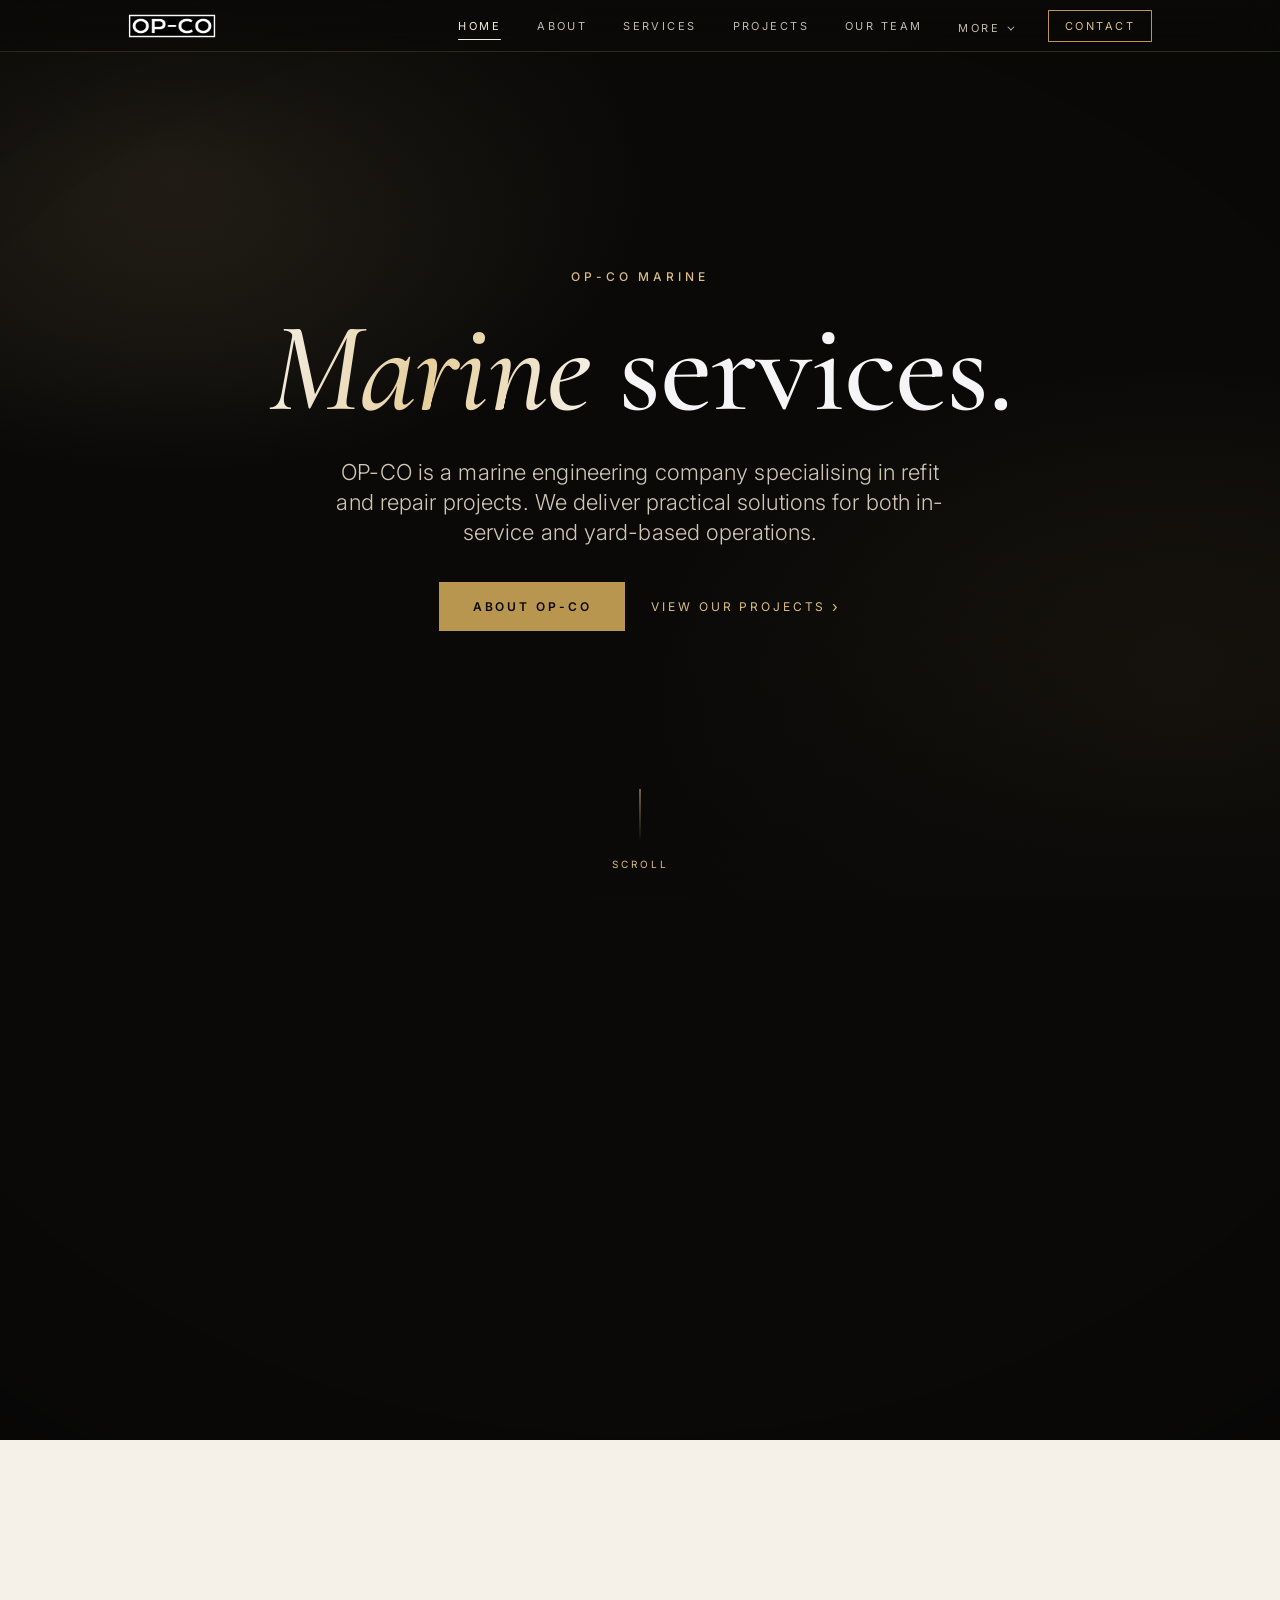
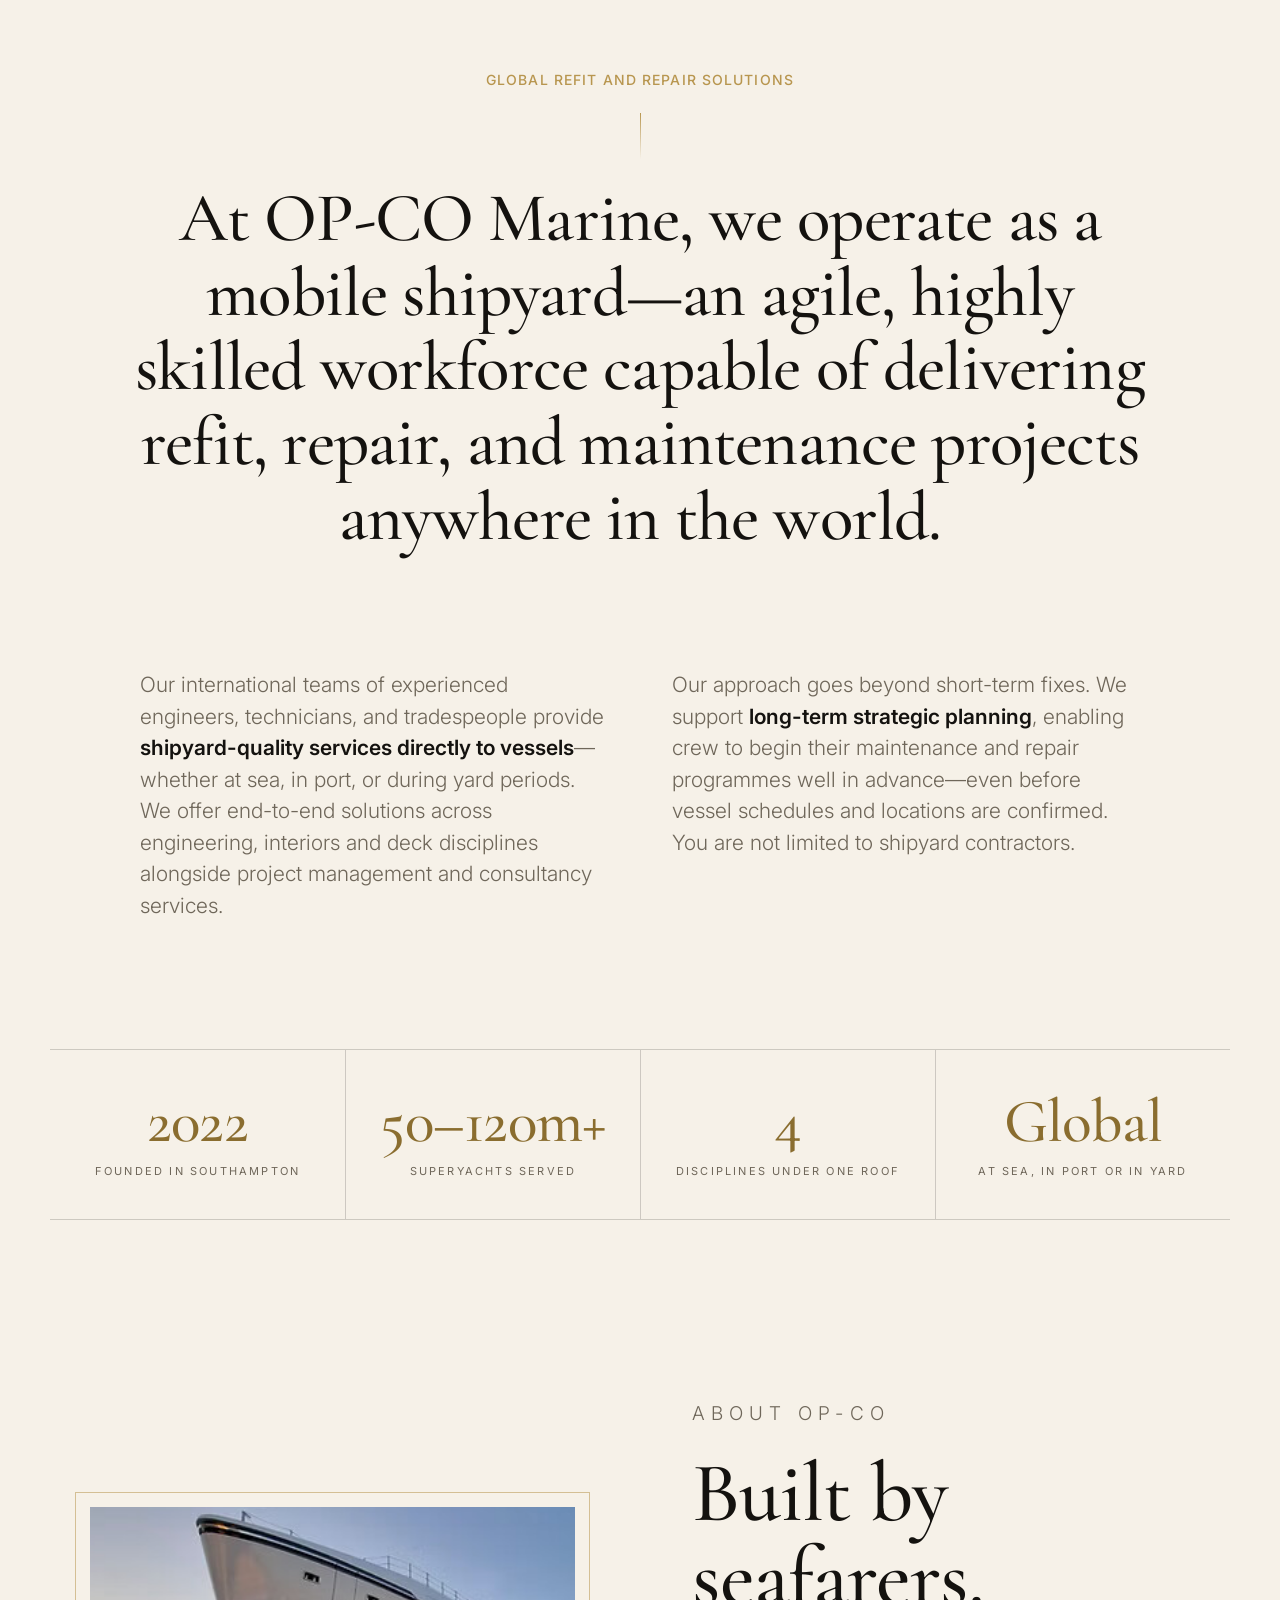
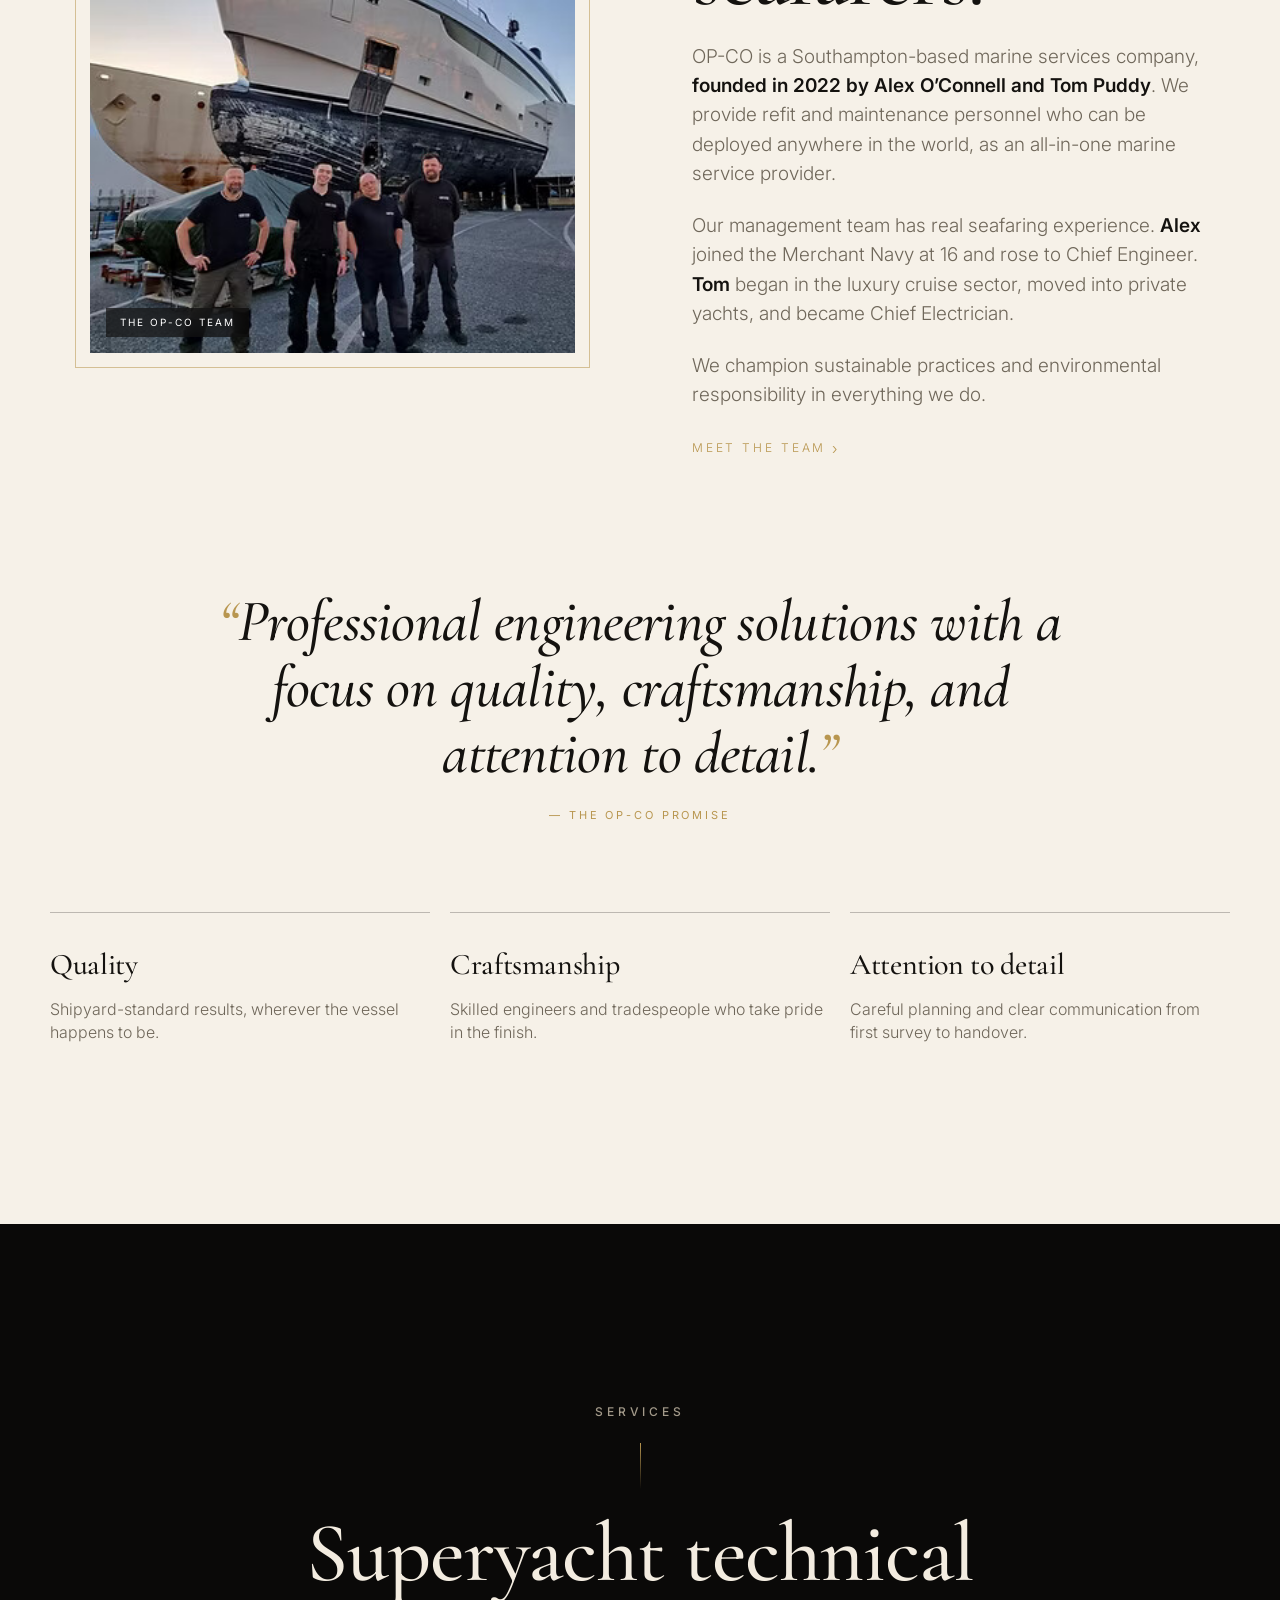
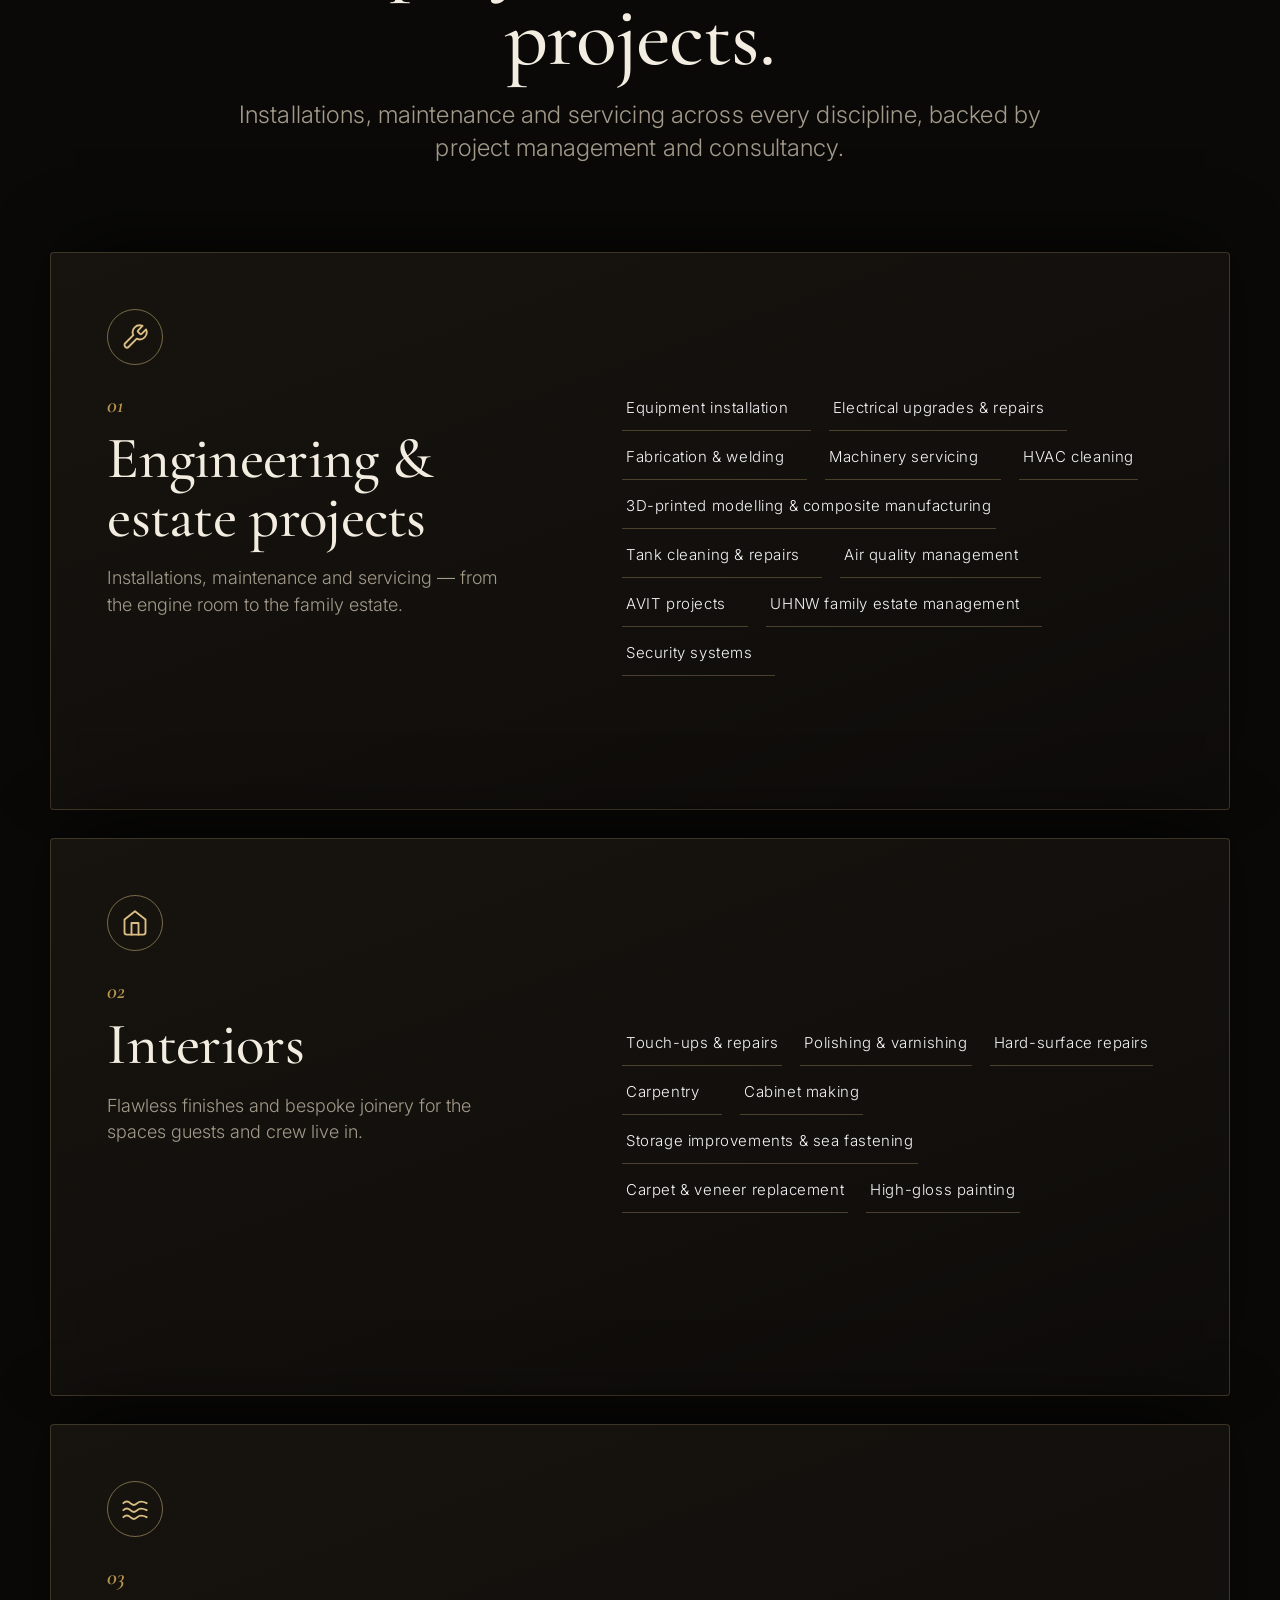
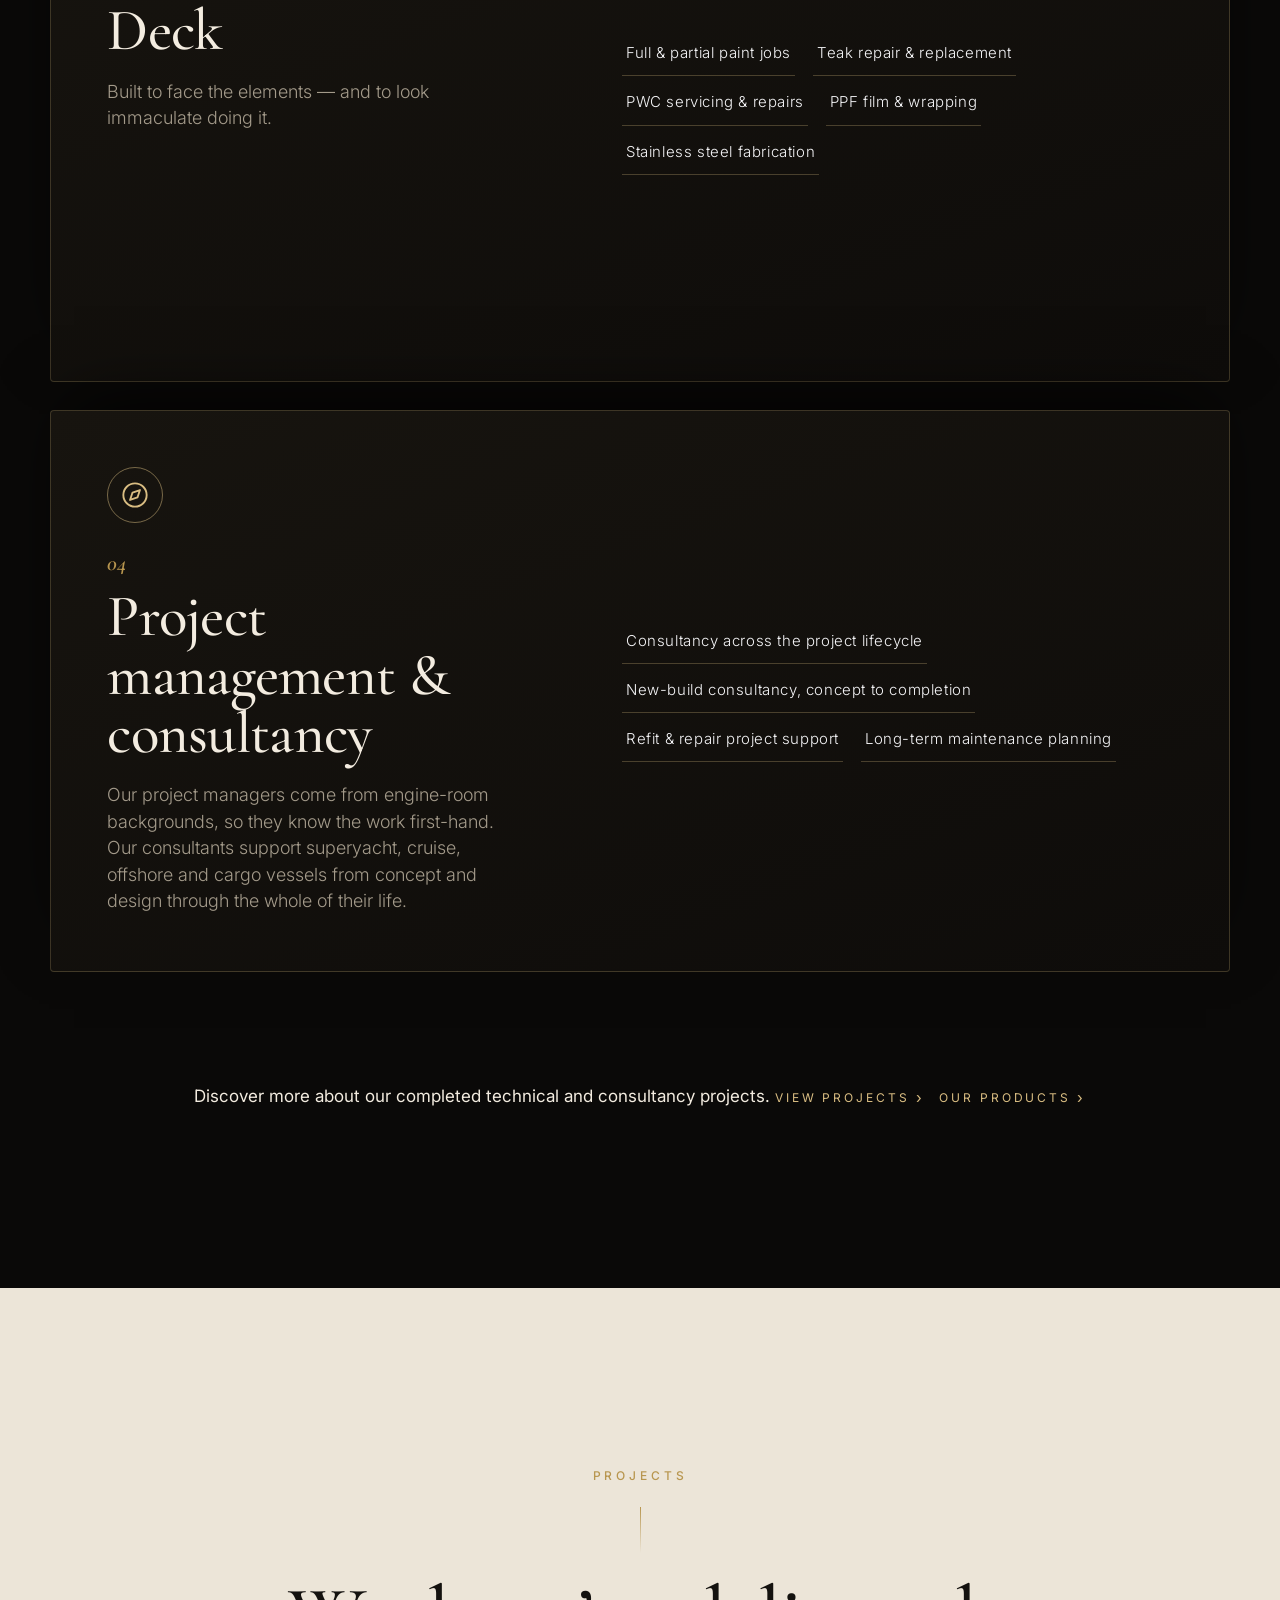
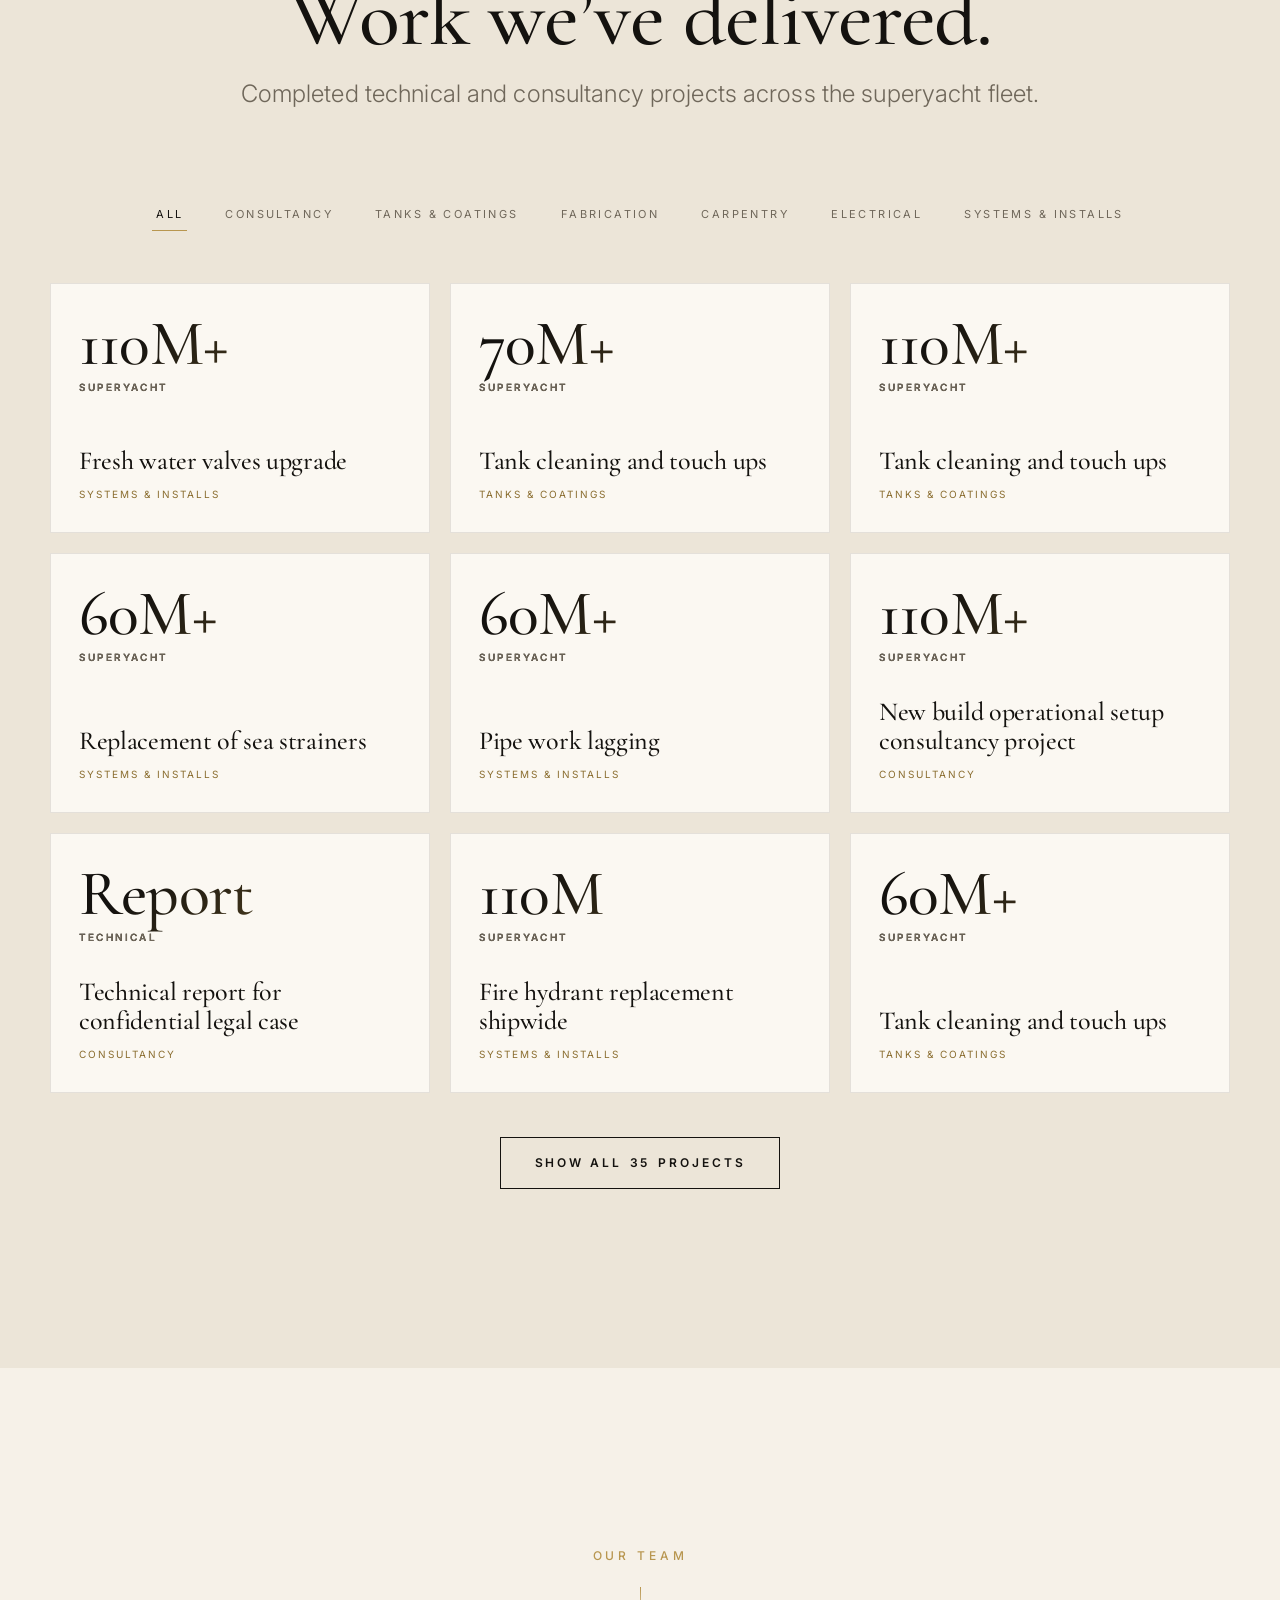
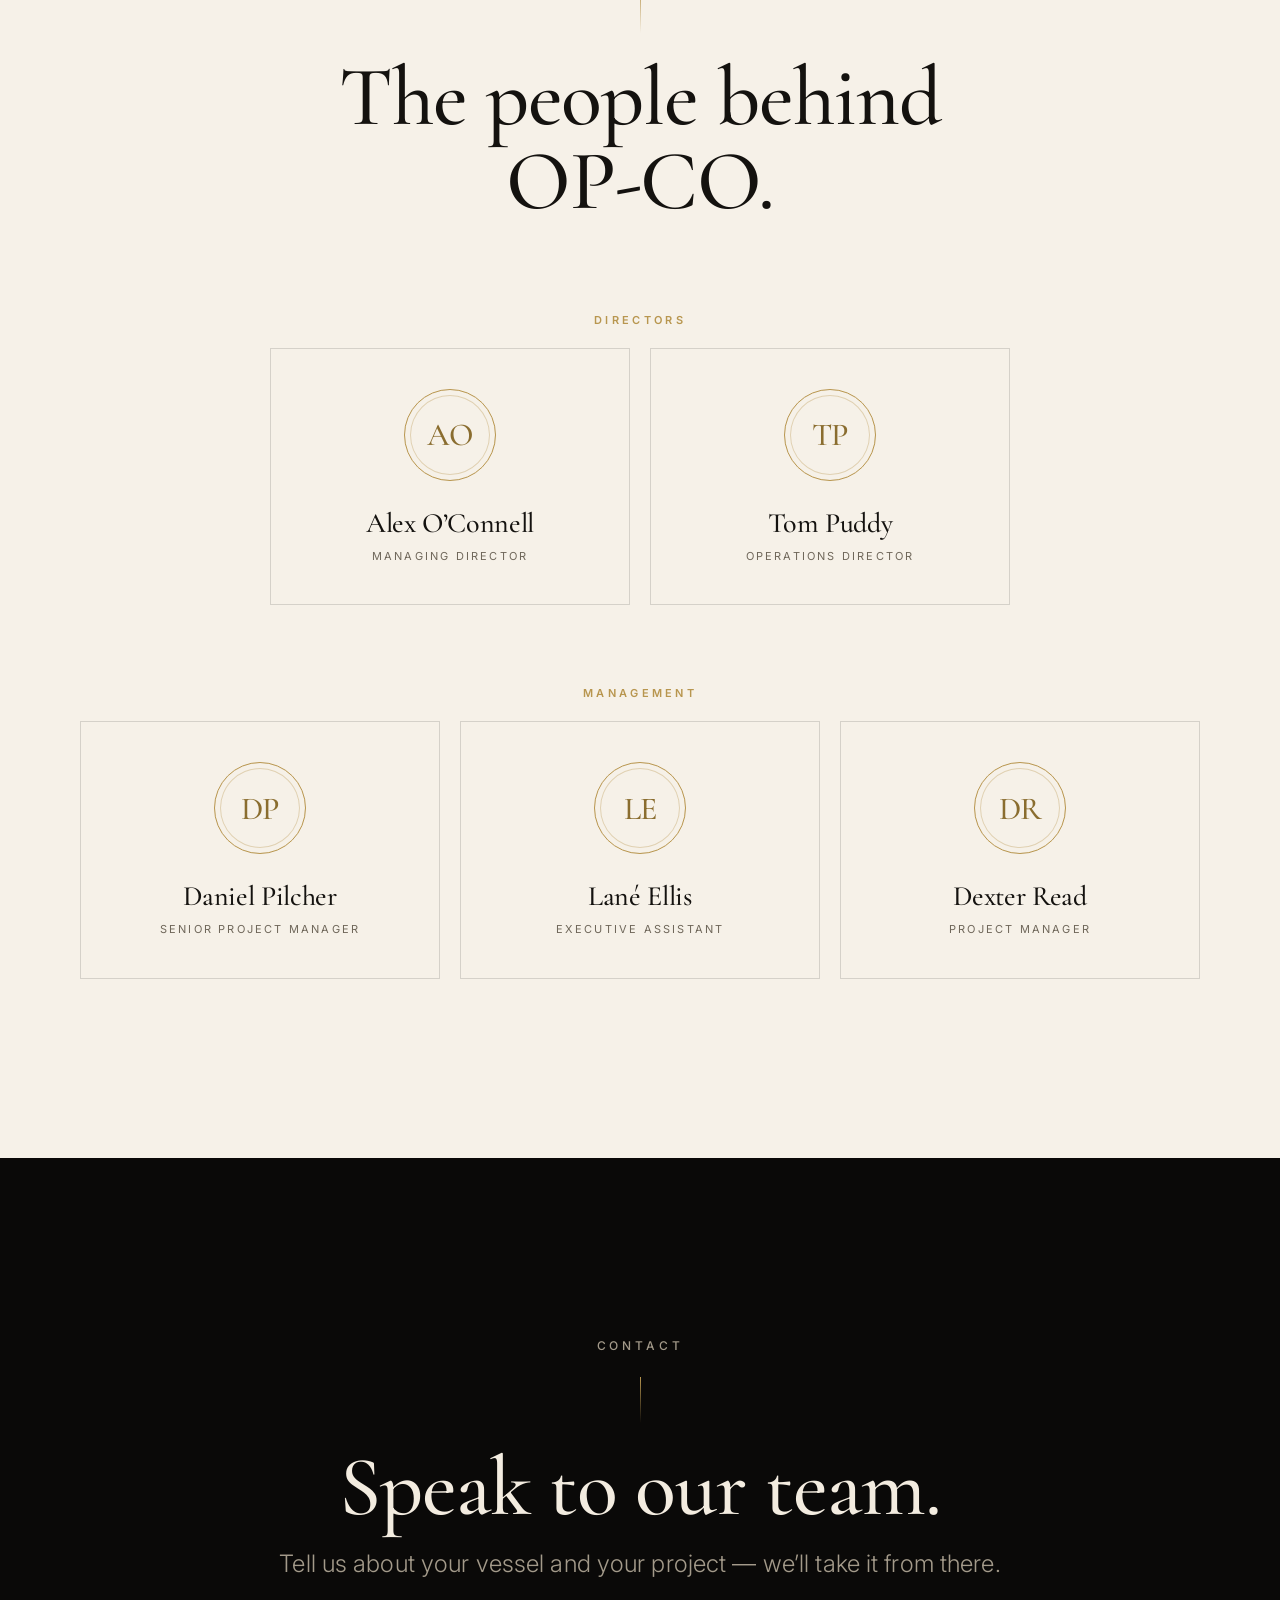
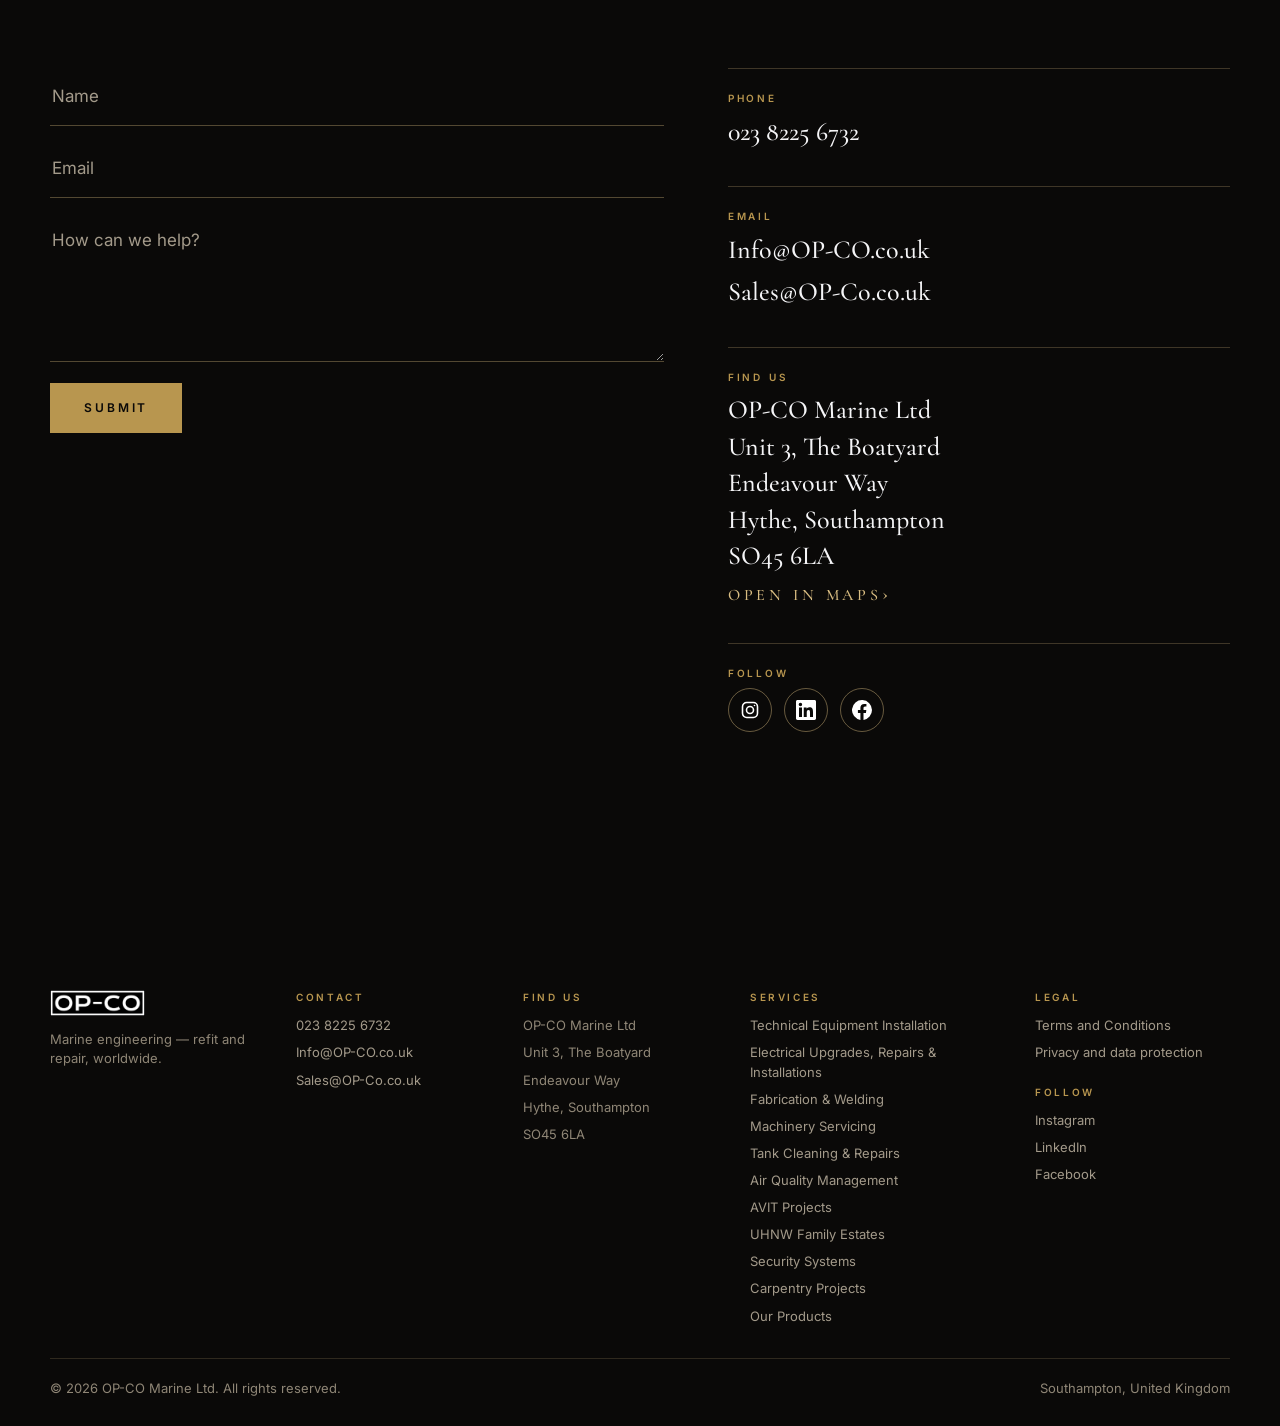
==== commit f9e6ca73: "Add service detail pages, products page, project pop-ups, More menu, redirects Recreates the origina" ====
--- a/index.html
+++ b/index.html
@@ -49,6 +49,14 @@
       <a href="#services">Services</a>
       <a href="#projects">Projects</a>
       <a href="#team">Our Team</a>
+      <div class="nav__more">
+        <button type="button" class="nav__morebtn" aria-expanded="false" aria-haspopup="true">More</button>
+        <div class="nav__sub">
+          <a href="products.html">Our Products</a>
+          <a href="terms.html">Terms and Conditions</a>
+          <a href="privacy.html">Privacy and data protection</a>
+        </div>
+      </div>
       <a href="#contact" class="nav__cta">Contact</a>
     </nav>
     <button class="nav__burger" id="burger" aria-label="Menu" aria-expanded="false" aria-controls="navlinks"><span></span><span></span></button>
@@ -154,7 +162,7 @@
           <p class="card-s__intro">Installations, maintenance and servicing — from the engine room to the family estate.</p>
         </div>
         <ul class="chips">
-          <li>Equipment installation</li><li>Electrical upgrades &amp; repairs</li><li>Fabrication &amp; welding</li><li>Machinery servicing</li><li>HVAC cleaning</li><li>3D-printed modelling &amp; composite manufacturing</li><li>Tank cleaning &amp; repairs</li><li>Air quality management</li><li>AVIT projects</li><li>UHNW family estate management</li><li>Security systems</li>
+          <li><a href="services/superyacht-equipment-installation.html">Equipment installation</a></li><li><a href="services/superyacht-electrical-upgrades-installations.html">Electrical upgrades &amp; repairs</a></li><li><a href="services/superyacht-fabrication-welding.html">Fabrication &amp; welding</a></li><li><a href="services/machinery-servicing.html">Machinery servicing</a></li><li>HVAC cleaning</li><li>3D-printed modelling &amp; composite manufacturing</li><li><a href="services/tank-cleaning-and-repairs.html">Tank cleaning &amp; repairs</a></li><li><a href="services/air-quality-management-luxury-homes.html">Air quality management</a></li><li><a href="services/avit-projects.html">AVIT projects</a></li><li><a href="services/uhnw-family-estate-management.html">UHNW family estate management</a></li><li><a href="services/security-systems.html">Security systems</a></li>
         </ul>
       </div></article>
 
@@ -167,7 +175,7 @@
           <p class="card-s__intro">Flawless finishes and bespoke joinery for the spaces guests and crew live in.</p>
         </div>
         <ul class="chips">
-          <li>Touch-ups &amp; repairs</li><li>Polishing &amp; varnishing</li><li>Hard-surface repairs</li><li>Carpentry</li><li>Cabinet making</li><li>Storage improvements &amp; sea fastening</li><li>Carpet &amp; veneer replacement</li><li>High-gloss painting</li>
+          <li>Touch-ups &amp; repairs</li><li>Polishing &amp; varnishing</li><li>Hard-surface repairs</li><li><a href="services/superyacht-carpentry.html">Carpentry</a></li><li>Cabinet making</li><li>Storage improvements &amp; sea fastening</li><li>Carpet &amp; veneer replacement</li><li>High-gloss painting</li>
         </ul>
       </div></article>
 
@@ -190,7 +198,7 @@
           <div class="card-s__ico"><svg viewBox="0 0 24 24"><circle cx="12" cy="12" r="10"/><path d="M16.24 7.76l-2.12 6.36-6.36 2.12 2.12-6.36z"/></svg></div>
           <p class="card-s__n">04</p>
           <h3>Project management &amp; consultancy</h3>
-          <p class="card-s__intro">Our project managers come from engine-room backgrounds, so they know the work first-hand.</p>
+          <p class="card-s__intro">Our project managers come from engine-room backgrounds, so they know the work first-hand. Our consultants support superyacht, cruise, offshore and cargo vessels from concept and design through the whole of their life.</p>
         </div>
         <ul class="chips">
           <li>Consultancy across the project lifecycle</li><li>New-build consultancy, concept to completion</li><li>Refit &amp; repair project support</li><li>Long-term maintenance planning</li>
@@ -198,7 +206,7 @@
       </div></article>
     </div>
 
-    <p class="svc__cta on-dark" data-reveal>Discover more about our completed technical and consultancy projects. <a class="link-arrow" href="#projects">View projects</a></p>
+    <p class="svc__cta on-dark" data-reveal>Discover more about our completed technical and consultancy projects. <a class="link-arrow" href="#projects">View projects</a> &nbsp; <a class="link-arrow" href="products.html">Our products</a></p>
   </div>
 </section>
 
@@ -220,41 +228,41 @@
       <button class="chip" type="button" data-cat="sys" aria-pressed="false">Systems &amp; installs</button>
     </div>
     <div class="grid" id="projGrid">
-      <article class="proj" data-cat="sys"><div class="proj__size">110M+<small>Superyacht</small></div><div><h3>Fresh water valves upgrade</h3><p class="proj__tag">Systems &amp; installs</p></div></article>
-      <article class="proj" data-cat="tanks"><div class="proj__size">70M+<small>Superyacht</small></div><div><h3>Tank cleaning and touch ups</h3><p class="proj__tag">Tanks &amp; coatings</p></div></article>
-      <article class="proj" data-cat="tanks"><div class="proj__size">110M+<small>Superyacht</small></div><div><h3>Tank cleaning and touch ups</h3><p class="proj__tag">Tanks &amp; coatings</p></div></article>
-      <article class="proj" data-cat="sys"><div class="proj__size">60M+<small>Superyacht</small></div><div><h3>Replacement of sea strainers</h3><p class="proj__tag">Systems &amp; installs</p></div></article>
-      <article class="proj" data-cat="sys"><div class="proj__size">60M+<small>Superyacht</small></div><div><h3>Pipe work lagging</h3><p class="proj__tag">Systems &amp; installs</p></div></article>
-      <article class="proj" data-cat="consult"><div class="proj__size">110M+<small>Superyacht</small></div><div><h3>New build operational setup consultancy project</h3><p class="proj__tag">Consultancy</p></div></article>
-      <article class="proj" data-cat="consult"><div class="proj__size">Report<small>Technical</small></div><div><h3>Technical report for confidential legal case</h3><p class="proj__tag">Consultancy</p></div></article>
-      <article class="proj" data-cat="sys"><div class="proj__size">110M<small>Superyacht</small></div><div><h3>Fire hydrant replacement shipwide</h3><p class="proj__tag">Systems &amp; installs</p></div></article>
-      <article class="proj" data-cat="tanks"><div class="proj__size">60M+<small>Superyacht</small></div><div><h3>Tank cleaning and touch ups</h3><p class="proj__tag">Tanks &amp; coatings</p></div></article>
-      <article class="proj" data-cat="sys"><div class="proj__size">110M+<small>Superyacht</small></div><div><h3>Deck wash booster pumps</h3><p class="proj__tag">Systems &amp; installs</p></div></article>
-      <article class="proj" data-cat="fab"><div class="proj__size">60M+<small>Superyacht</small></div><div><h3>Custom fabrication</h3><p class="proj__tag">Fabrication</p></div></article>
-      <article class="proj" data-cat="carp"><div class="proj__size">110M+<small>Superyacht</small></div><div><h3>Interior storage install</h3><p class="proj__tag">Carpentry</p></div></article>
-      <article class="proj" data-cat="fab"><div class="proj__size">60M+<small>Superyacht</small></div><div><h3>Custom fabrication</h3><p class="proj__tag">Fabrication</p></div></article>
-      <article class="proj" data-cat="sys"><div class="proj__size">50M+<small>Superyacht</small></div><div><h3>Vent line inspection</h3><p class="proj__tag">Systems &amp; installs</p></div></article>
-      <article class="proj" data-cat="sys"><div class="proj__size">100M+<small>Superyacht</small></div><div><h3>Condensate drain lift pump install</h3><p class="proj__tag">Systems &amp; installs</p></div></article>
-      <article class="proj" data-cat="elec"><div class="proj__size">75M<small>Superyacht</small></div><div><h3>Alternator rewind and rebuild</h3><p class="proj__tag">Electrical</p></div></article>
-      <article class="proj" data-cat="consult"><div class="proj__size">100M+<small>Superyacht</small></div><div><h3>New build technical consultancy project</h3><p class="proj__tag">Consultancy</p></div></article>
-      <article class="proj" data-cat="carp"><div class="proj__size">110M+<small>Superyacht</small></div><div><h3>Carpentry projects</h3><p class="proj__tag">Carpentry</p></div></article>
-      <article class="proj" data-cat="consult"><div class="proj__size">80M+<small>Superyacht</small></div><div><h3>Fire and safety systems consultancy</h3><p class="proj__tag">Consultancy</p></div></article>
-      <article class="proj" data-cat="fab"><div class="proj__size">60M+<small>Superyacht</small></div><div><h3>ER workbench install</h3><p class="proj__tag">Fabrication</p></div></article>
-      <article class="proj" data-cat="tanks"><div class="proj__size">120M+<small>Superyacht</small></div><div><h3>Fire hydrants chrome coating</h3><p class="proj__tag">Tanks &amp; coatings</p></div></article>
-      <article class="proj" data-cat="consult"><div class="proj__size">70M+<small>Superyacht</small></div><div><h3>Air quality management consultancy project</h3><p class="proj__tag">Consultancy</p></div></article>
-      <article class="proj" data-cat="sys"><div class="proj__size">100M<small>Superyacht</small></div><div><h3>Weathertight sliding door service</h3><p class="proj__tag">Systems &amp; installs</p></div></article>
-      <article class="proj" data-cat="elec"><div class="proj__size">75M<small>Superyacht</small></div><div><h3>500kW generator alternator removal</h3><p class="proj__tag">Electrical</p></div></article>
-      <article class="proj" data-cat="elec"><div class="proj__size">75M<small>Superyacht</small></div><div><h3>Electrical fault finding</h3><p class="proj__tag">Electrical</p></div></article>
-      <article class="proj" data-cat="fab"><div class="proj__size">100M<small>Superyacht</small></div><div><h3>Class approved penetrations</h3><p class="proj__tag">Fabrication</p></div></article>
-      <article class="proj" data-cat="tanks"><div class="proj__size">110M<small>Superyacht</small></div><div><h3>Tank cleaning and coating project</h3><p class="proj__tag">Tanks &amp; coatings</p></div></article>
-      <article class="proj" data-cat="fab"><div class="proj__size">60M<small>Superyacht</small></div><div><h3>Stainless steel fabrications</h3><p class="proj__tag">Fabrication</p></div></article>
-      <article class="proj" data-cat="carp"><div class="proj__size">100M<small>Superyacht</small></div><div><h3>Interior carpentry projects</h3><p class="proj__tag">Carpentry</p></div></article>
-      <article class="proj" data-cat="fab"><div class="proj__size">100M<small>Superyacht</small></div><div><h3>Stainless welding and polishing</h3><p class="proj__tag">Fabrication</p></div></article>
-      <article class="proj" data-cat="elec"><div class="proj__size">65M<small>Superyacht</small></div><div><h3>UPS project</h3><p class="proj__tag">Electrical</p></div></article>
-      <article class="proj" data-cat="sys"><div class="proj__size">60M<small>Superyacht</small></div><div><h3>Chilled water system cleaning</h3><p class="proj__tag">Systems &amp; installs</p></div></article>
-      <article class="proj" data-cat="carp"><div class="proj__size">100M<small>Superyacht</small></div><div><h3>Crew area carpentry projects</h3><p class="proj__tag">Carpentry</p></div></article>
-      <article class="proj" data-cat="fab"><div class="proj__size">110M<small>Superyacht</small></div><div><h3>5 axis CNC machine fabrication project</h3><p class="proj__tag">Fabrication</p></div></article>
-      <article class="proj" data-cat="elec"><div class="proj__size">65M<small>Superyacht</small></div><div><h3>KNX lighting project</h3><p class="proj__tag">Electrical</p></div></article>
+      <article class="proj" data-cat="sys" data-size="110M+" data-title="Fresh water valves upgrade" data-catlabel="Systems &amp; installs" data-desc="" data-imgs="" tabindex="0" role="button" aria-haspopup="dialog" aria-label="Fresh water valves upgrade — view project"><div class="proj__size">110M+<small>Superyacht</small></div><div><h3>Fresh water valves upgrade</h3><p class="proj__tag">Systems &amp; installs<span class="proj__go" aria-hidden="true">View</span></p></div></article>
+      <article class="proj" data-cat="tanks" data-size="70M+" data-title="Tank cleaning and touch ups" data-catlabel="Tanks &amp; coatings" data-desc="" data-imgs="" tabindex="0" role="button" aria-haspopup="dialog" aria-label="Tank cleaning and touch ups — view project"><div class="proj__size">70M+<small>Superyacht</small></div><div><h3>Tank cleaning and touch ups</h3><p class="proj__tag">Tanks &amp; coatings<span class="proj__go" aria-hidden="true">View</span></p></div></article>
+      <article class="proj" data-cat="tanks" data-size="110M+" data-title="Tank cleaning and touch ups" data-catlabel="Tanks &amp; coatings" data-desc="" data-imgs="" tabindex="0" role="button" aria-haspopup="dialog" aria-label="Tank cleaning and touch ups — view project"><div class="proj__size">110M+<small>Superyacht</small></div><div><h3>Tank cleaning and touch ups</h3><p class="proj__tag">Tanks &amp; coatings<span class="proj__go" aria-hidden="true">View</span></p></div></article>
+      <article class="proj" data-cat="sys" data-size="60M+" data-title="Replacement of sea strainers" data-catlabel="Systems &amp; installs" data-desc="" data-imgs="" tabindex="0" role="button" aria-haspopup="dialog" aria-label="Replacement of sea strainers — view project"><div class="proj__size">60M+<small>Superyacht</small></div><div><h3>Replacement of sea strainers</h3><p class="proj__tag">Systems &amp; installs<span class="proj__go" aria-hidden="true">View</span></p></div></article>
+      <article class="proj" data-cat="sys" data-size="60M+" data-title="Pipe work lagging" data-catlabel="Systems &amp; installs" data-desc="" data-imgs="" tabindex="0" role="button" aria-haspopup="dialog" aria-label="Pipe work lagging — view project"><div class="proj__size">60M+<small>Superyacht</small></div><div><h3>Pipe work lagging</h3><p class="proj__tag">Systems &amp; installs<span class="proj__go" aria-hidden="true">View</span></p></div></article>
+      <article class="proj" data-cat="consult" data-size="110M+" data-title="New build operational setup consultancy project" data-catlabel="Consultancy" data-desc="" data-imgs="" tabindex="0" role="button" aria-haspopup="dialog" aria-label="New build operational setup consultancy project — view project"><div class="proj__size">110M+<small>Superyacht</small></div><div><h3>New build operational setup consultancy project</h3><p class="proj__tag">Consultancy<span class="proj__go" aria-hidden="true">View</span></p></div></article>
+      <article class="proj" data-cat="consult" data-size="" data-title="Technical report for confidential legal case" data-catlabel="Consultancy" data-desc="" data-imgs="" tabindex="0" role="button" aria-haspopup="dialog" aria-label="Technical report for confidential legal case — view project"><div class="proj__size">Report<small>Technical</small></div><div><h3>Technical report for confidential legal case</h3><p class="proj__tag">Consultancy<span class="proj__go" aria-hidden="true">View</span></p></div></article>
+      <article class="proj" data-cat="sys" data-size="110M" data-title="Fire hydrant replacement shipwide" data-catlabel="Systems &amp; installs" data-desc="" data-imgs="" tabindex="0" role="button" aria-haspopup="dialog" aria-label="Fire hydrant replacement shipwide — view project"><div class="proj__size">110M<small>Superyacht</small></div><div><h3>Fire hydrant replacement shipwide</h3><p class="proj__tag">Systems &amp; installs<span class="proj__go" aria-hidden="true">View</span></p></div></article>
+      <article class="proj" data-cat="tanks" data-size="60M+" data-title="Tank cleaning and touch ups" data-catlabel="Tanks &amp; coatings" data-desc="" data-imgs="" tabindex="0" role="button" aria-haspopup="dialog" aria-label="Tank cleaning and touch ups — view project"><div class="proj__size">60M+<small>Superyacht</small></div><div><h3>Tank cleaning and touch ups</h3><p class="proj__tag">Tanks &amp; coatings<span class="proj__go" aria-hidden="true">View</span></p></div></article>
+      <article class="proj" data-cat="sys" data-size="110M+" data-title="Deck wash booster pumps" data-catlabel="Systems &amp; installs" data-desc="" data-imgs="" tabindex="0" role="button" aria-haspopup="dialog" aria-label="Deck wash booster pumps — view project"><div class="proj__size">110M+<small>Superyacht</small></div><div><h3>Deck wash booster pumps</h3><p class="proj__tag">Systems &amp; installs<span class="proj__go" aria-hidden="true">View</span></p></div></article>
+      <article class="proj" data-cat="fab" data-size="60M+" data-title="Custom fabrication" data-catlabel="Fabrication" data-desc="" data-imgs="" tabindex="0" role="button" aria-haspopup="dialog" aria-label="Custom fabrication — view project"><div class="proj__size">60M+<small>Superyacht</small></div><div><h3>Custom fabrication</h3><p class="proj__tag">Fabrication<span class="proj__go" aria-hidden="true">View</span></p></div></article>
+      <article class="proj" data-cat="carp" data-size="110M+" data-title="Interior storage install" data-catlabel="Carpentry" data-desc="" data-imgs="" tabindex="0" role="button" aria-haspopup="dialog" aria-label="Interior storage install — view project"><div class="proj__size">110M+<small>Superyacht</small></div><div><h3>Interior storage install</h3><p class="proj__tag">Carpentry<span class="proj__go" aria-hidden="true">View</span></p></div></article>
+      <article class="proj" data-cat="fab" data-size="60M+" data-title="Custom fabrication" data-catlabel="Fabrication" data-desc="" data-imgs="" tabindex="0" role="button" aria-haspopup="dialog" aria-label="Custom fabrication — view project"><div class="proj__size">60M+<small>Superyacht</small></div><div><h3>Custom fabrication</h3><p class="proj__tag">Fabrication<span class="proj__go" aria-hidden="true">View</span></p></div></article>
+      <article class="proj" data-cat="sys" data-size="50M+" data-title="Vent line inspection" data-catlabel="Systems &amp; installs" data-desc="" data-imgs="" tabindex="0" role="button" aria-haspopup="dialog" aria-label="Vent line inspection — view project"><div class="proj__size">50M+<small>Superyacht</small></div><div><h3>Vent line inspection</h3><p class="proj__tag">Systems &amp; installs<span class="proj__go" aria-hidden="true">View</span></p></div></article>
+      <article class="proj" data-cat="sys" data-size="100M+" data-title="Condensate drain lift pump install" data-catlabel="Systems &amp; installs" data-desc="" data-imgs="" tabindex="0" role="button" aria-haspopup="dialog" aria-label="Condensate drain lift pump install — view project"><div class="proj__size">100M+<small>Superyacht</small></div><div><h3>Condensate drain lift pump install</h3><p class="proj__tag">Systems &amp; installs<span class="proj__go" aria-hidden="true">View</span></p></div></article>
+      <article class="proj" data-cat="elec" data-size="75M" data-title="Alternator rewind and rebuild" data-catlabel="Electrical" data-desc="" data-imgs="" tabindex="0" role="button" aria-haspopup="dialog" aria-label="Alternator rewind and rebuild — view project"><div class="proj__size">75M<small>Superyacht</small></div><div><h3>Alternator rewind and rebuild</h3><p class="proj__tag">Electrical<span class="proj__go" aria-hidden="true">View</span></p></div></article>
+      <article class="proj" data-cat="consult" data-size="100M+" data-title="New build technical consultancy project" data-catlabel="Consultancy" data-desc="" data-imgs="" tabindex="0" role="button" aria-haspopup="dialog" aria-label="New build technical consultancy project — view project"><div class="proj__size">100M+<small>Superyacht</small></div><div><h3>New build technical consultancy project</h3><p class="proj__tag">Consultancy<span class="proj__go" aria-hidden="true">View</span></p></div></article>
+      <article class="proj" data-cat="carp" data-size="110M+" data-title="Carpentry projects" data-catlabel="Carpentry" data-desc="" data-imgs="" tabindex="0" role="button" aria-haspopup="dialog" aria-label="Carpentry projects — view project"><div class="proj__size">110M+<small>Superyacht</small></div><div><h3>Carpentry projects</h3><p class="proj__tag">Carpentry<span class="proj__go" aria-hidden="true">View</span></p></div></article>
+      <article class="proj" data-cat="consult" data-size="80M+" data-title="Fire and safety systems consultancy" data-catlabel="Consultancy" data-desc="" data-imgs="" tabindex="0" role="button" aria-haspopup="dialog" aria-label="Fire and safety systems consultancy — view project"><div class="proj__size">80M+<small>Superyacht</small></div><div><h3>Fire and safety systems consultancy</h3><p class="proj__tag">Consultancy<span class="proj__go" aria-hidden="true">View</span></p></div></article>
+      <article class="proj" data-cat="fab" data-size="60M+" data-title="ER workbench install" data-catlabel="Fabrication" data-desc="" data-imgs="" tabindex="0" role="button" aria-haspopup="dialog" aria-label="ER workbench install — view project"><div class="proj__size">60M+<small>Superyacht</small></div><div><h3>ER workbench install</h3><p class="proj__tag">Fabrication<span class="proj__go" aria-hidden="true">View</span></p></div></article>
+      <article class="proj" data-cat="tanks" data-size="120M+" data-title="Fire hydrants chrome coating" data-catlabel="Tanks &amp; coatings" data-desc="" data-imgs="" tabindex="0" role="button" aria-haspopup="dialog" aria-label="Fire hydrants chrome coating — view project"><div class="proj__size">120M+<small>Superyacht</small></div><div><h3>Fire hydrants chrome coating</h3><p class="proj__tag">Tanks &amp; coatings<span class="proj__go" aria-hidden="true">View</span></p></div></article>
+      <article class="proj" data-cat="consult" data-size="70M+" data-title="Air quality management consultancy project" data-catlabel="Consultancy" data-desc="" data-imgs="" tabindex="0" role="button" aria-haspopup="dialog" aria-label="Air quality management consultancy project — view project"><div class="proj__size">70M+<small>Superyacht</small></div><div><h3>Air quality management consultancy project</h3><p class="proj__tag">Consultancy<span class="proj__go" aria-hidden="true">View</span></p></div></article>
+      <article class="proj" data-cat="sys" data-size="100M" data-title="Weathertight sliding door service" data-catlabel="Systems &amp; installs" data-desc="" data-imgs="" tabindex="0" role="button" aria-haspopup="dialog" aria-label="Weathertight sliding door service — view project"><div class="proj__size">100M<small>Superyacht</small></div><div><h3>Weathertight sliding door service</h3><p class="proj__tag">Systems &amp; installs<span class="proj__go" aria-hidden="true">View</span></p></div></article>
+      <article class="proj" data-cat="elec" data-size="75M" data-title="500kW generator alternator removal" data-catlabel="Electrical" data-desc="" data-imgs="" tabindex="0" role="button" aria-haspopup="dialog" aria-label="500kW generator alternator removal — view project"><div class="proj__size">75M<small>Superyacht</small></div><div><h3>500kW generator alternator removal</h3><p class="proj__tag">Electrical<span class="proj__go" aria-hidden="true">View</span></p></div></article>
+      <article class="proj" data-cat="elec" data-size="75M" data-title="Electrical fault finding" data-catlabel="Electrical" data-desc="" data-imgs="" tabindex="0" role="button" aria-haspopup="dialog" aria-label="Electrical fault finding — view project"><div class="proj__size">75M<small>Superyacht</small></div><div><h3>Electrical fault finding</h3><p class="proj__tag">Electrical<span class="proj__go" aria-hidden="true">View</span></p></div></article>
+      <article class="proj" data-cat="fab" data-size="100M" data-title="Class approved penetrations" data-catlabel="Fabrication" data-desc="" data-imgs="" tabindex="0" role="button" aria-haspopup="dialog" aria-label="Class approved penetrations — view project"><div class="proj__size">100M<small>Superyacht</small></div><div><h3>Class approved penetrations</h3><p class="proj__tag">Fabrication<span class="proj__go" aria-hidden="true">View</span></p></div></article>
+      <article class="proj" data-cat="tanks" data-size="110M" data-title="Tank cleaning and coating project" data-catlabel="Tanks &amp; coatings" data-desc="" data-imgs="" tabindex="0" role="button" aria-haspopup="dialog" aria-label="Tank cleaning and coating project — view project"><div class="proj__size">110M<small>Superyacht</small></div><div><h3>Tank cleaning and coating project</h3><p class="proj__tag">Tanks &amp; coatings<span class="proj__go" aria-hidden="true">View</span></p></div></article>
+      <article class="proj" data-cat="fab" data-size="60M" data-title="Stainless steel fabrications" data-catlabel="Fabrication" data-desc="" data-imgs="" tabindex="0" role="button" aria-haspopup="dialog" aria-label="Stainless steel fabrications — view project"><div class="proj__size">60M<small>Superyacht</small></div><div><h3>Stainless steel fabrications</h3><p class="proj__tag">Fabrication<span class="proj__go" aria-hidden="true">View</span></p></div></article>
+      <article class="proj" data-cat="carp" data-size="100M" data-title="Interior carpentry projects" data-catlabel="Carpentry" data-desc="" data-imgs="" tabindex="0" role="button" aria-haspopup="dialog" aria-label="Interior carpentry projects — view project"><div class="proj__size">100M<small>Superyacht</small></div><div><h3>Interior carpentry projects</h3><p class="proj__tag">Carpentry<span class="proj__go" aria-hidden="true">View</span></p></div></article>
+      <article class="proj" data-cat="fab" data-size="100M" data-title="Stainless welding and polishing" data-catlabel="Fabrication" data-desc="" data-imgs="" tabindex="0" role="button" aria-haspopup="dialog" aria-label="Stainless welding and polishing — view project"><div class="proj__size">100M<small>Superyacht</small></div><div><h3>Stainless welding and polishing</h3><p class="proj__tag">Fabrication<span class="proj__go" aria-hidden="true">View</span></p></div></article>
+      <article class="proj" data-cat="elec" data-size="65M" data-title="UPS project" data-catlabel="Electrical" data-desc="" data-imgs="" tabindex="0" role="button" aria-haspopup="dialog" aria-label="UPS project — view project"><div class="proj__size">65M<small>Superyacht</small></div><div><h3>UPS project</h3><p class="proj__tag">Electrical<span class="proj__go" aria-hidden="true">View</span></p></div></article>
+      <article class="proj" data-cat="sys" data-size="60M" data-title="Chilled water system cleaning" data-catlabel="Systems &amp; installs" data-desc="" data-imgs="" tabindex="0" role="button" aria-haspopup="dialog" aria-label="Chilled water system cleaning — view project"><div class="proj__size">60M<small>Superyacht</small></div><div><h3>Chilled water system cleaning</h3><p class="proj__tag">Systems &amp; installs<span class="proj__go" aria-hidden="true">View</span></p></div></article>
+      <article class="proj" data-cat="carp" data-size="100M" data-title="Crew area carpentry projects" data-catlabel="Carpentry" data-desc="" data-imgs="" tabindex="0" role="button" aria-haspopup="dialog" aria-label="Crew area carpentry projects — view project"><div class="proj__size">100M<small>Superyacht</small></div><div><h3>Crew area carpentry projects</h3><p class="proj__tag">Carpentry<span class="proj__go" aria-hidden="true">View</span></p></div></article>
+      <article class="proj" data-cat="fab" data-size="110M" data-title="5 axis CNC machine fabrication project" data-catlabel="Fabrication" data-desc="" data-imgs="" tabindex="0" role="button" aria-haspopup="dialog" aria-label="5 axis CNC machine fabrication project — view project"><div class="proj__size">110M<small>Superyacht</small></div><div><h3>5 axis CNC machine fabrication project</h3><p class="proj__tag">Fabrication<span class="proj__go" aria-hidden="true">View</span></p></div></article>
+      <article class="proj" data-cat="elec" data-size="65M" data-title="KNX lighting project" data-catlabel="Electrical" data-desc="" data-imgs="" tabindex="0" role="button" aria-haspopup="dialog" aria-label="KNX lighting project — view project"><div class="proj__size">65M<small>Superyacht</small></div><div><h3>KNX lighting project</h3><p class="proj__tag">Electrical<span class="proj__go" aria-hidden="true">View</span></p></div></article>
     </div>
     <div class="more"><button class="btn" id="moreBtn" type="button">Show all <span id="moreCount"></span> projects</button></div>
   </div>
@@ -294,12 +302,12 @@
       <p class="lead" data-reveal style="--d:.1s">Tell us about your vessel and your project — we’ll take it from there.</p>
     </div>
     <div class="contact__grid">
-      <form class="form" id="form" data-reveal novalidate>
+      <form class="form" id="form" data-mailto="Info@OP-CO.co.uk" data-subject="Website enquiry" data-reveal novalidate>
         <div class="field"><input id="f-name" name="name" placeholder=" " autocomplete="name" required><label for="f-name">Name</label></div>
         <div class="field"><input id="f-email" name="email" type="email" placeholder=" " autocomplete="email" required><label for="f-email">Email</label></div>
         <div class="field"><textarea id="f-msg" name="message" placeholder=" " required></textarea><label for="f-msg">How can we help?</label></div>
         <button class="btn" type="submit">Submit</button>
-        <p class="form__note" id="formNote" role="status" aria-live="polite"></p>
+        <p class="form__note" role="status" aria-live="polite"></p>
       </form>
       <div class="details" data-reveal style="--d:.1s">
         <div class="detail"><small>Phone</small><a href="tel:+442382256732">023 8225 6732</a></div>
@@ -322,13 +330,29 @@
 </main>
 
 <!-- ============ FOOTER ============ -->
+<dialog class="dlg" id="projDlg" aria-labelledby="dlgTitle">
+  <div class="dlg__box">
+    <button class="dlg__x" type="button" aria-label="Close" data-close>&times;</button>
+    <p class="dlg__size" id="dlgSize"></p>
+    <p class="eyebrow" id="dlgCat"></p>
+    <h3 class="dlg__title" id="dlgTitle"></h3>
+    <p class="dlg__desc" id="dlgDesc"></p>
+    <div class="dlg__imgs" id="dlgImgs"></div>
+    <div class="dlg__foot">
+      <a class="btn" href="#contact" id="dlgEnquire">Enquire about similar work</a>
+      <span class="dlg__nav"><button type="button" id="dlgPrev" aria-label="Previous project">&lsaquo;</button><button type="button" id="dlgNext" aria-label="Next project">&rsaquo;</button></span>
+    </div>
+  </div>
+</dialog>
 <footer class="foot">
   <div class="wrap">
     <div class="foot__cols">
       <div><img src="assets/img/logo.png" alt="OP-CO" width="95" height="26" loading="lazy"><p>Marine engineering — refit and repair, worldwide.</p></div>
       <div><h5>Contact</h5><ul><li><a href="tel:+442382256732">023 8225 6732</a></li><li><a href="mailto:Info@OP-CO.co.uk">Info@OP-CO.co.uk</a></li><li><a href="mailto:Sales@OP-Co.co.uk">Sales@OP-Co.co.uk</a></li></ul></div>
       <div><h5>Find Us</h5><ul><li>OP-CO Marine Ltd</li><li>Unit 3, The Boatyard</li><li>Endeavour Way</li><li>Hythe, Southampton</li><li>SO45 6LA</li></ul></div>
-      <div><h5>Legal</h5><ul><li><a href="terms.html">Terms and Conditions</a></li><li><a href="privacy.html">Privacy and data protection</a></li></ul></div>
+      <div><h5>Services</h5><ul><li><a href="services/superyacht-equipment-installation.html">Technical Equipment Installation</a></li><li><a href="services/superyacht-electrical-upgrades-installations.html">Electrical Upgrades, Repairs &amp; Installations</a></li><li><a href="services/superyacht-fabrication-welding.html">Fabrication &amp; Welding</a></li><li><a href="services/machinery-servicing.html">Machinery Servicing</a></li><li><a href="services/tank-cleaning-and-repairs.html">Tank Cleaning &amp; Repairs</a></li><li><a href="services/air-quality-management-luxury-homes.html">Air Quality Management</a></li><li><a href="services/avit-projects.html">AVIT Projects</a></li><li><a href="services/uhnw-family-estate-management.html">UHNW Family Estates</a></li><li><a href="services/security-systems.html">Security Systems</a></li><li><a href="services/superyacht-carpentry.html">Carpentry Projects</a></li><li><a href="products.html">Our Products</a></li></ul></div>
+      <div><h5>Legal</h5><ul><li><a href="terms.html">Terms and Conditions</a></li><li><a href="privacy.html">Privacy and data protection</a></li></ul>
+        <h5 style="margin-top:22px">Follow</h5><ul><li><a href="https://www.instagram.com/opco_marine?igsh=a210bGZ0aGpxazZ0" target="_blank" rel="noopener">Instagram</a></li><li><a href="https://www.linkedin.com/company/op-co-marine/posts/?feedView=all" target="_blank" rel="noopener">LinkedIn</a></li><li><a href="https://www.facebook.com/people/OP-CO/100091286894781/" target="_blank" rel="noopener">Facebook</a></li></ul></div>
     </div>
     <div class="foot__base"><span>© <span id="yr">2026</span> OP-CO Marine Ltd. All rights reserved.</span><span>Southampton, United Kingdom</span></div>
   </div>
--- a/assets/css/style.css
+++ b/assets/css/style.css
@@ -428,3 +428,124 @@
 /* quieter reveal */
 .js [data-reveal] { transform: translateY(26px); filter: none; transition-duration: 1.3s; }
 @media (prefers-reduced-motion: reduce) { .js [data-reveal] { transition: none; } }
+
+/* ==========================================================================
+   Sub-pages, dropdown, project pop-ups
+   ========================================================================== */
+/* "More" dropdown */
+.nav__more { position: relative; }
+.nav__morebtn { background: none; border: 0; padding: 0; color: inherit; font: inherit; font-size: 11px; letter-spacing: .22em; text-transform: uppercase; opacity: .78; cursor: pointer; display: inline-flex; align-items: center; gap: 7px; transition: opacity .2s; }
+.nav__morebtn::after { content: ""; width: 5px; height: 5px; border-right: 1px solid currentColor; border-bottom: 1px solid currentColor; transform: rotate(45deg) translateY(-2px); transition: transform .3s var(--ease); }
+.nav__morebtn:hover, .nav__more.is-open .nav__morebtn { opacity: 1; }
+.nav__more.is-open .nav__morebtn::after { transform: rotate(225deg); }
+.nav__sub { position: absolute; top: calc(100% + 18px); right: -18px; min-width: 260px; padding: 12px 0; background: rgba(10,9,8,.97); border: 1px solid rgba(217,189,130,.25);
+  opacity: 0; visibility: hidden; transform: translateY(8px); transition: opacity .35s var(--ease), transform .35s var(--ease), visibility .35s; }
+.nav__more:hover .nav__sub, .nav__more.is-open .nav__sub, .nav__more:focus-within .nav__sub { opacity: 1; visibility: visible; transform: none; }
+.nav__more::after { content: ""; position: absolute; left: 0; right: 0; top: 100%; height: 22px; }
+.nav__sub a { display: block; padding: 11px 24px; color: #f3ece0 !important; opacity: .85; font-size: 11px; }
+.nav__sub a:hover { opacity: 1; background: rgba(217,189,130,.1); text-decoration: none; }
+.nav__sub a::after { display: none !important; }
+@media (max-width: 820px) {
+  .nav__more { width: 100%; }
+  .nav__morebtn { display: none; }
+  .nav__sub { position: static; opacity: 1; visibility: visible; transform: none; background: none; border: 0; padding: 0; min-width: 0; }
+  .nav__sub a { font-family: var(--serif); font-size: 34px !important; font-weight: 500; text-transform: none !important; letter-spacing: 0 !important; padding: 14px 0 !important; border-bottom: 1px solid rgba(255,255,255,.1); opacity: 1; }
+}
+
+/* service chips that link out */
+.chips li a { display: block; color: inherit; text-decoration: none; }
+.chips li:has(a) { padding: 0; }
+.chips li a { padding: 11px 4px; }
+.chips li a::after { content: " \2192"; color: var(--accent-hi); opacity: 0; margin-left: 4px; display: inline-block; transform: translateX(-6px); transition: opacity .3s, transform .3s var(--ease); }
+.chips li:hover a::after { opacity: 1; transform: none; }
+
+/* page hero */
+.phero { background: #0a0908; color: var(--ink-inv); padding: calc(var(--nav-h) + clamp(70px, 11vw, 140px)) 0 clamp(60px, 8vw, 110px); position: relative; overflow: hidden; }
+.phero::before { content: ""; position: absolute; inset: -30%; background: radial-gradient(40% 40% at 20% 20%, rgba(217,189,130,.16), transparent 70%), radial-gradient(40% 40% at 85% 85%, rgba(184,150,79,.12), transparent 70%); }
+.phero .wrap { position: relative; max-width: 980px; }
+.phero .eyebrow { color: var(--accent-hi); }
+.phero .lead { color: #cfc6b6; }
+.crumb { display: inline-block; font-size: 11px; letter-spacing: .24em; text-transform: uppercase; color: var(--ink-inv-2); margin-bottom: 40px; }
+.crumb:hover { color: var(--accent-hi); text-decoration: none; }
+.pbody__text { max-width: 760px; }
+.pbody__text p { font-size: clamp(20px, 2.2vw, 28px); line-height: 1.4; font-weight: 300; color: var(--ink); }
+.pbody__text p + p { margin-top: 22px; color: var(--ink-2); }
+.pbody__text h2 { font-family: var(--serif); font-weight: 500; font-size: clamp(28px, 3.4vw, 42px); letter-spacing: -.01em; margin: 56px 0 14px; line-height: 1.05; }
+.pbody__text h2 + p { font-size: 20px; }
+.tick { margin-top: 8px; display: grid; grid-template-columns: repeat(2, 1fr); gap: 0 40px; }
+.tick li { padding: 15px 0 15px 30px; border-bottom: 1px solid var(--line); position: relative; font-weight: 300; font-size: 18px; }
+.tick li::before { content: ""; position: absolute; left: 4px; top: 50%; width: 10px; height: 5px; border-left: 1px solid #8a6d2f; border-bottom: 1px solid #8a6d2f; transform: translateY(-70%) rotate(-45deg); }
+.gal { display: grid; gap: 20px; margin-top: clamp(50px, 7vw, 90px); grid-template-columns: repeat(3, 1fr); }
+.gal--1 { grid-template-columns: minmax(0, 720px); } .gal--2 { grid-template-columns: repeat(2, 1fr); }
+.gal__item { margin: 0; overflow: hidden; background: var(--bg-alt); outline: 1px solid rgba(184,150,79,.45); outline-offset: 8px; aspect-ratio: 4 / 5; }
+.gal--1 .gal__item { aspect-ratio: 16 / 9; }
+.gal__item img { width: 100%; height: 100%; object-fit: cover; transition: transform 1.4s var(--ease); }
+.gal__item:hover img { transform: scale(1.05); }
+.gal:empty { display: none; }
+.pbody__cta { margin-top: clamp(50px, 6vw, 80px); }
+.contact--band { padding: clamp(70px, 9vw, 120px) 0; }
+.contact--band .sec__head { margin-bottom: 40px; }
+.band { display: grid; grid-template-columns: repeat(3, 1fr); gap: 32px; }
+.band .detail a, .band .detail address { font-size: 22px; }
+
+/* products */
+.prods { display: grid; grid-template-columns: repeat(3, 1fr); gap: 28px; }
+.prod { background: var(--card); border: 1px solid rgba(20,18,15,.1); padding: 0 0 30px; }
+.prod__img { margin: 0; aspect-ratio: 275 / 323; overflow: hidden; background: linear-gradient(160deg, #1b1712, #0a0908); }
+.prod__img.is-empty { aspect-ratio: 16 / 7; }
+.prod__img img { width: 100%; height: 100%; object-fit: cover; transition: transform 1.4s var(--ease); }
+.prod:hover .prod__img img { transform: scale(1.05); }
+.prod h3 { font-family: var(--serif); font-weight: 500; font-size: 28px; line-height: 1.1; margin: 26px 28px 10px; }
+.prod p { margin: 0 28px; color: var(--ink-2); font-weight: 300; font-size: 16px; }
+.form--narrow { max-width: 640px; margin-inline: auto; }
+.form .two { display: grid; grid-template-columns: 1fr 1fr; gap: 14px; }
+
+/* project cards are now interactive */
+.proj { cursor: pointer; }
+.proj:focus-visible { outline-offset: 4px; }
+.proj__tag { display: flex; justify-content: space-between; align-items: center; }
+.proj__go { letter-spacing: .2em; opacity: 0; transform: translateX(-8px); transition: opacity .4s, transform .4s var(--ease); color: var(--ink); }
+.proj__go::after { content: " \2192"; }
+.proj:hover .proj__go, .proj:focus-visible .proj__go { opacity: 1; transform: none; }
+
+/* pop-up */
+.dlg { border: 0; padding: 0; background: transparent; max-width: min(760px, calc(100% - 32px)); width: 100%; max-height: calc(100dvh - 40px); color: var(--ink-inv); overflow: visible; }
+.dlg::backdrop { background: rgba(6,5,4,.78); -webkit-backdrop-filter: blur(10px); backdrop-filter: blur(10px); animation: fade .4s var(--ease); }
+.dlg[open] .dlg__box { animation: rise .6s var(--ease); }
+@keyframes fade { from { opacity: 0; } to { opacity: 1; } }
+@keyframes rise { from { opacity: 0; transform: translateY(26px) scale(.98); } to { opacity: 1; transform: none; } }
+.dlg__box { position: relative; background: linear-gradient(160deg, #17140f, #0e0c0a); border: 1px solid rgba(217,189,130,.3); padding: clamp(32px, 5vw, 60px); max-height: calc(100dvh - 40px); overflow: auto; }
+.dlg__x { position: absolute; top: 14px; right: 18px; width: 44px; height: 44px; background: none; border: 0; color: var(--accent-hi); font-size: 34px; line-height: 1; cursor: pointer; }
+.dlg__x:hover { color: #fff; }
+.dlg__size { font-family: var(--serif); font-size: clamp(54px, 9vw, 96px); line-height: 1; background: linear-gradient(135deg, #f3ece0 20%, #d9bd82 120%); -webkit-background-clip: text; background-clip: text; color: transparent; }
+.dlg__size:empty { display: none; }
+.dlg .eyebrow { margin: 14px 0 12px; }
+.dlg__title { font-family: var(--serif); font-weight: 500; font-size: clamp(30px, 4.4vw, 48px); line-height: 1.05; letter-spacing: -.01em; }
+.dlg__desc { margin-top: 20px; font-weight: 300; font-size: 18px; color: #cfc6b6; max-width: 560px; }
+.dlg__imgs { display: grid; grid-template-columns: repeat(auto-fit, minmax(180px, 1fr)); gap: 12px; margin-top: 26px; }
+.dlg__imgs:empty { display: none; }
+.dlg__imgs img { width: 100%; aspect-ratio: 4 / 3; object-fit: cover; }
+.dlg__foot { margin-top: 38px; display: flex; justify-content: space-between; align-items: center; gap: 16px; flex-wrap: wrap; }
+.dlg__nav button { width: 46px; height: 46px; border: 1px solid rgba(217,189,130,.4); background: none; color: var(--accent-hi); font-size: 26px; cursor: pointer; margin-left: 8px; transition: background .3s, color .3s; }
+.dlg__nav button:hover { background: var(--accent); color: #0a0908; }
+body.dlg-open { overflow: hidden; }
+
+/* footer: five columns */
+.foot__cols { grid-template-columns: 1.1fr 1fr 1fr 1.3fr 1fr; }
+.foot ul a { display: inline-block; }
+
+@media (max-width: 980px) {
+  .prods, .gal, .band { grid-template-columns: repeat(2, 1fr); }
+  .gal--3 .gal__item:last-child { grid-column: 1 / -1; aspect-ratio: 16 / 9; }
+  .foot__cols { grid-template-columns: 1fr 1fr; }
+}
+@media (max-width: 640px) {
+  .prods, .gal, .gal--2, .band, .tick, .form .two { grid-template-columns: 1fr; }
+  .gal__item { outline-offset: 6px; margin: 0 6px; }
+  .foot__cols { grid-template-columns: 1fr; }
+}
+
+.dlg__size small { display: block; margin-top: 10px; font-family: var(--font); font-size: 11px; letter-spacing: .26em; text-transform: uppercase; -webkit-text-fill-color: var(--accent-hi); color: var(--accent-hi); }
+.nav__sub { min-width: 310px; }
+.nav__morebtn { line-height: 1; padding-bottom: 2px; }
+@media (max-width: 820px) { .nav__links { overflow-y: auto; padding-bottom: 80px; } }
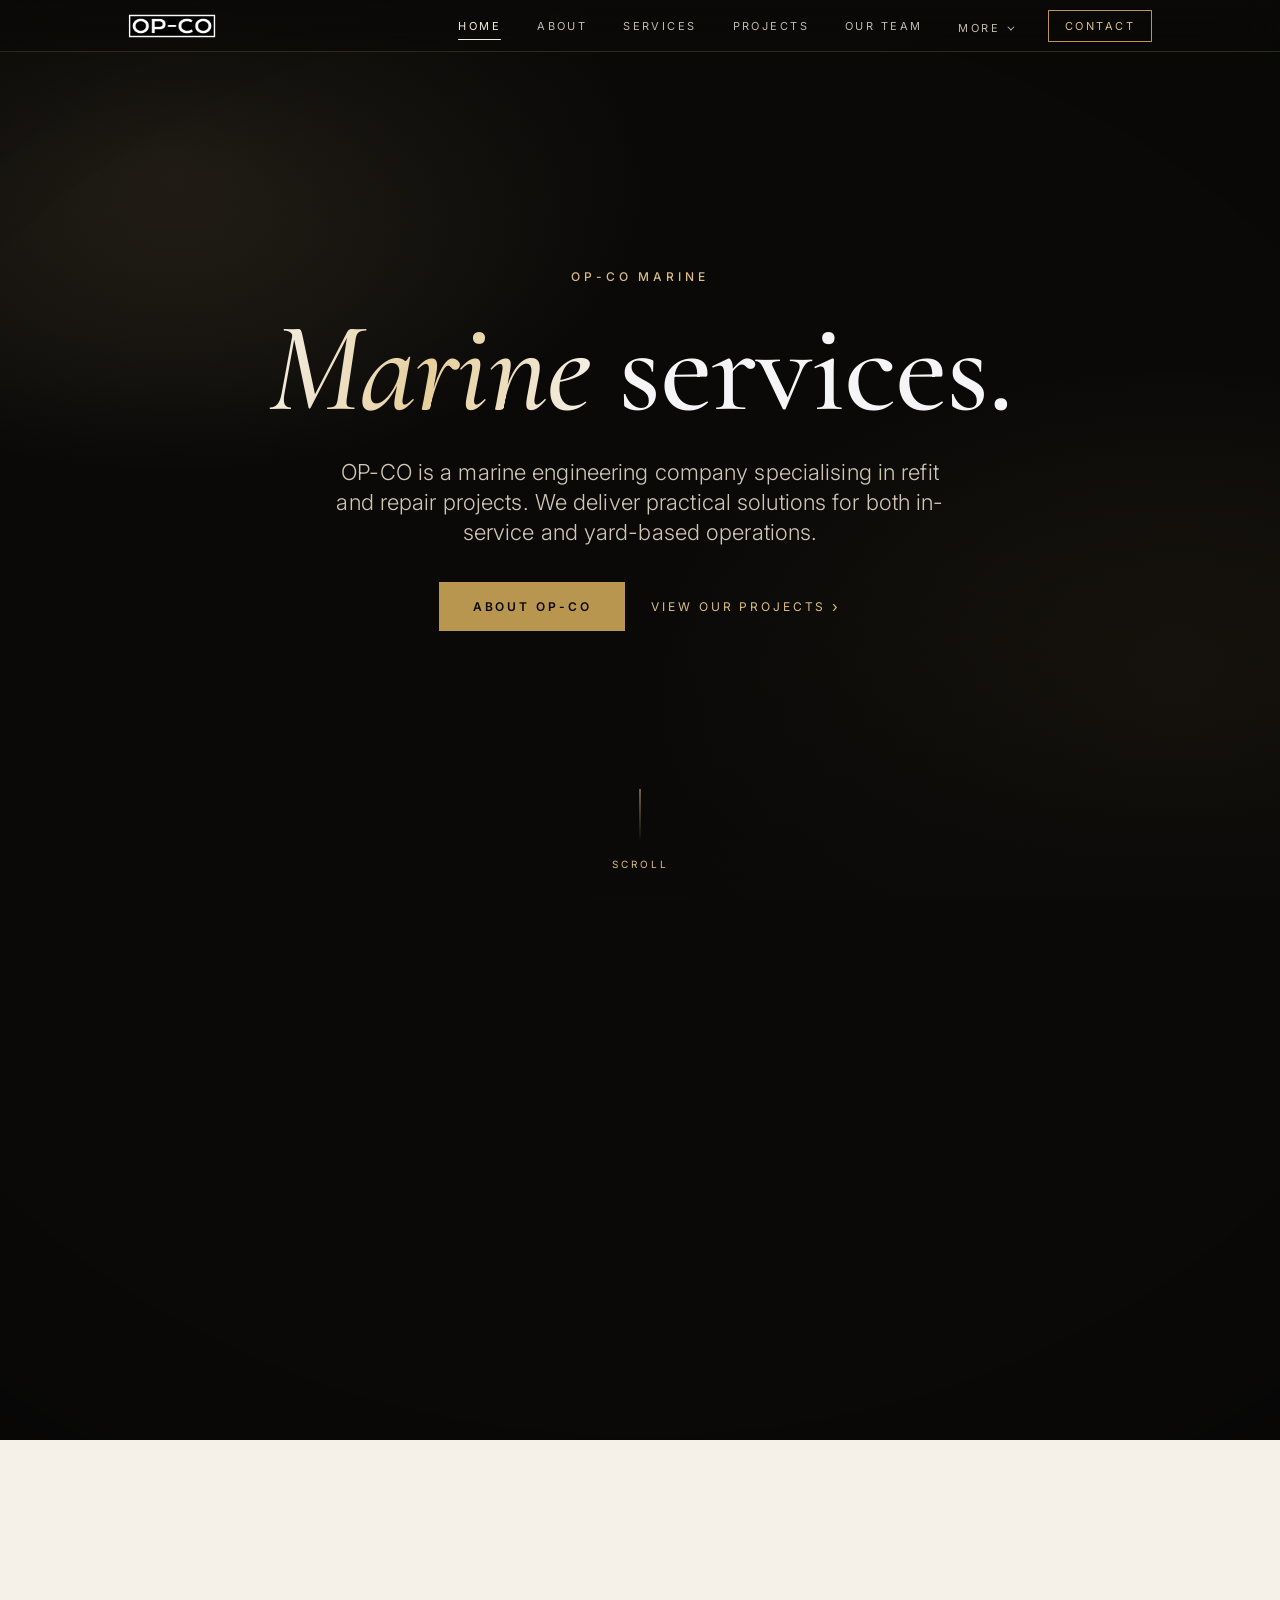
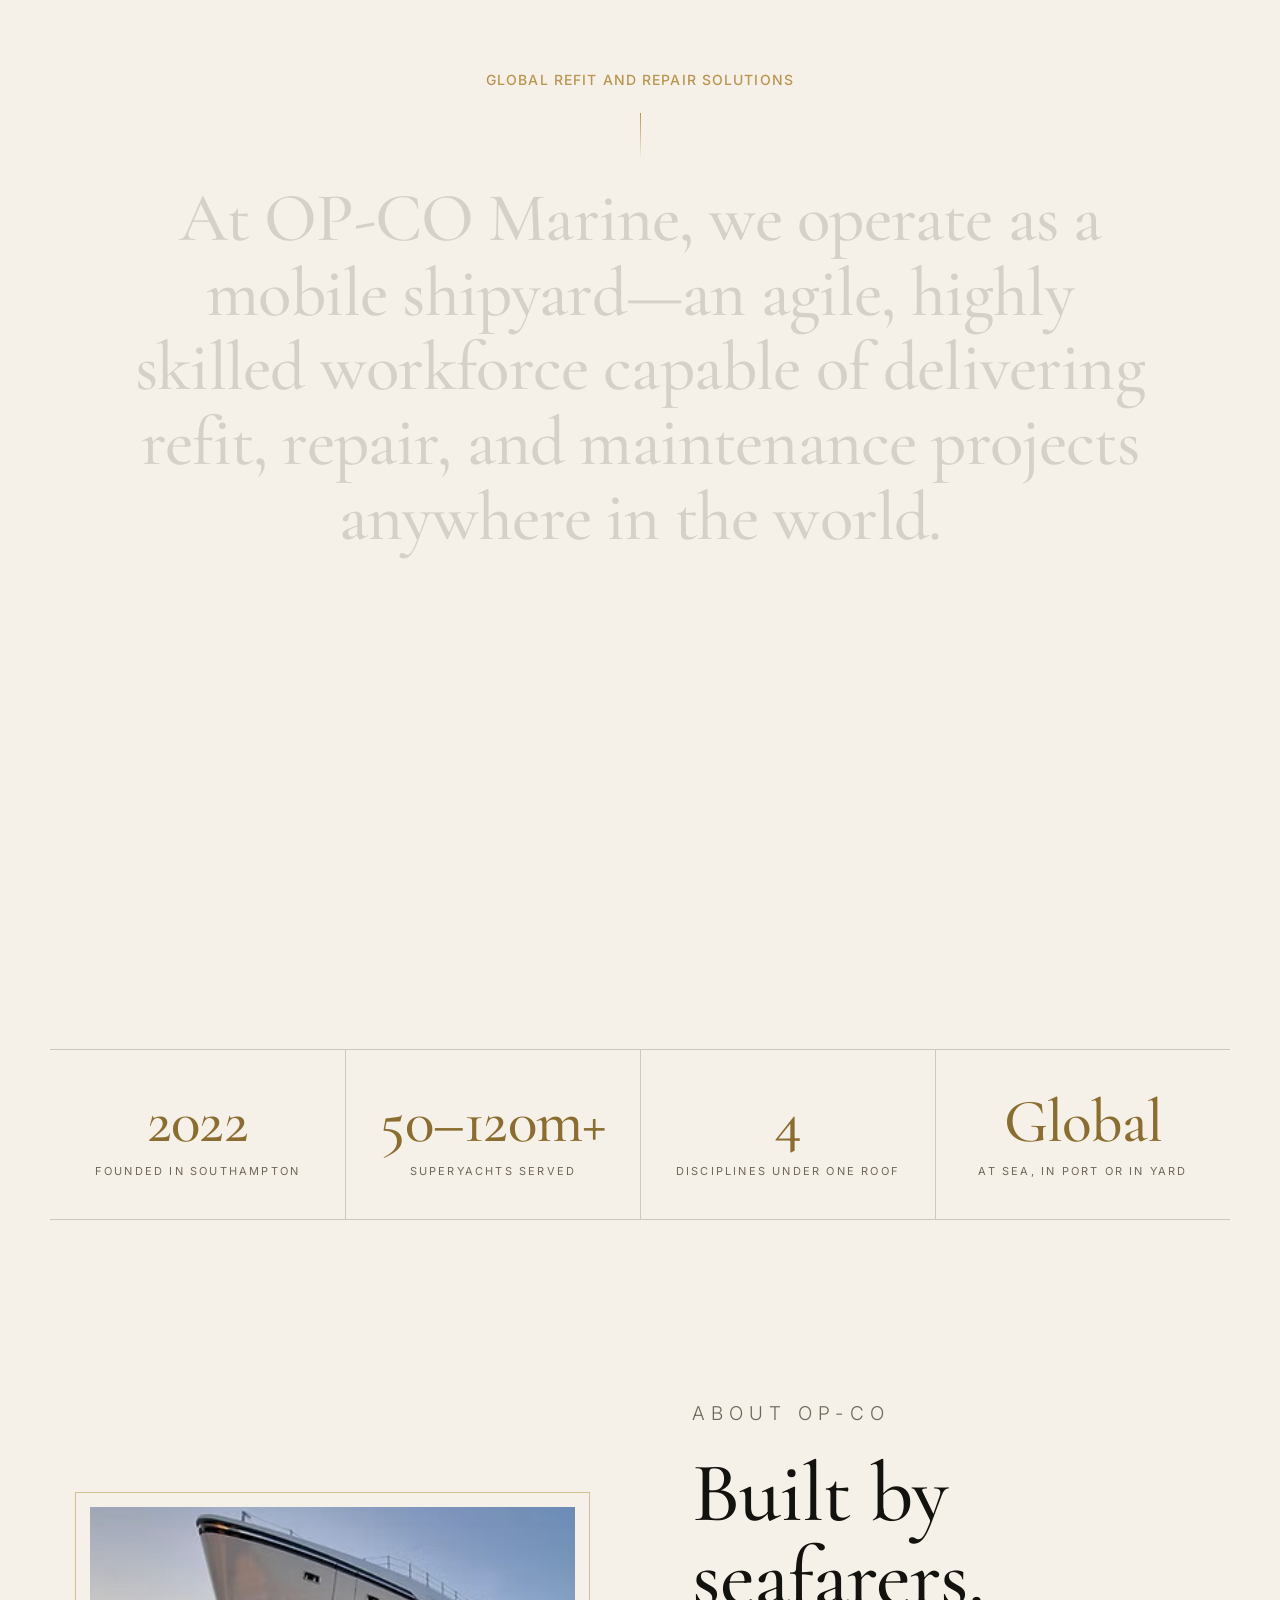
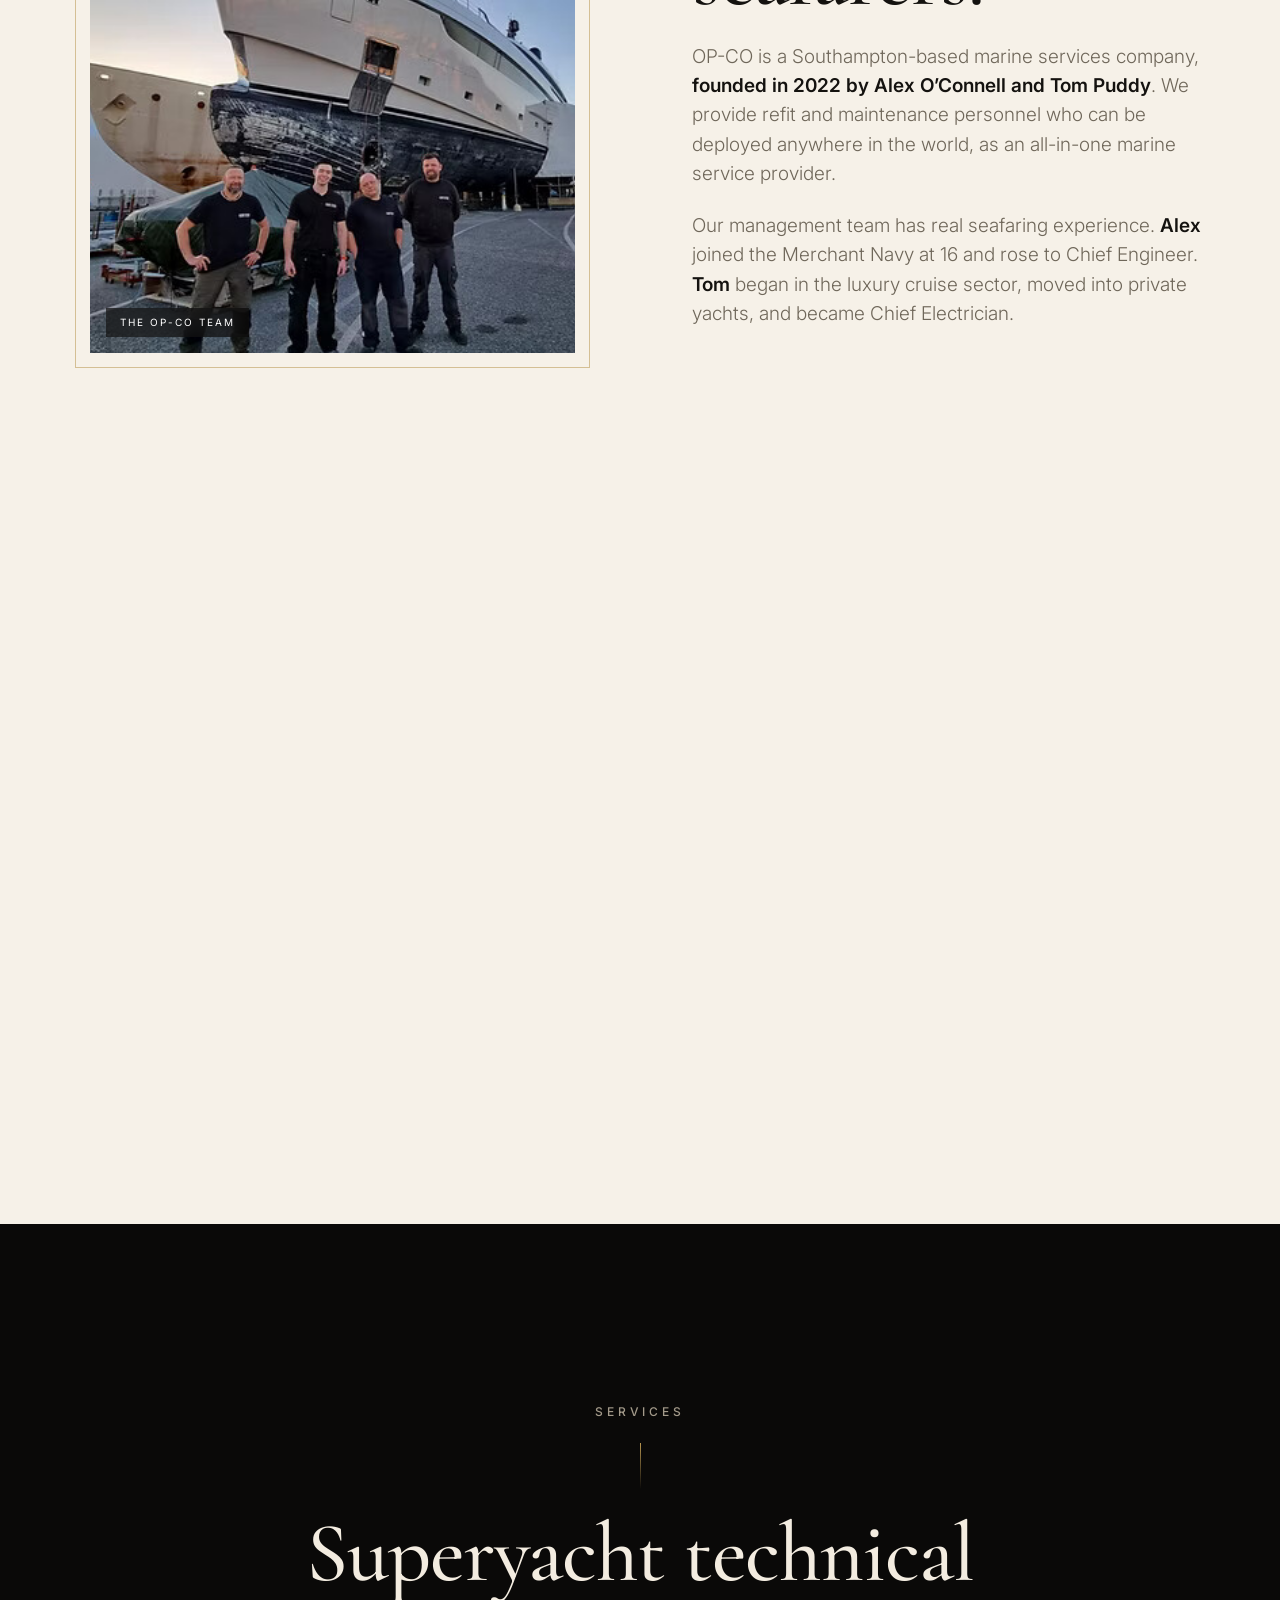
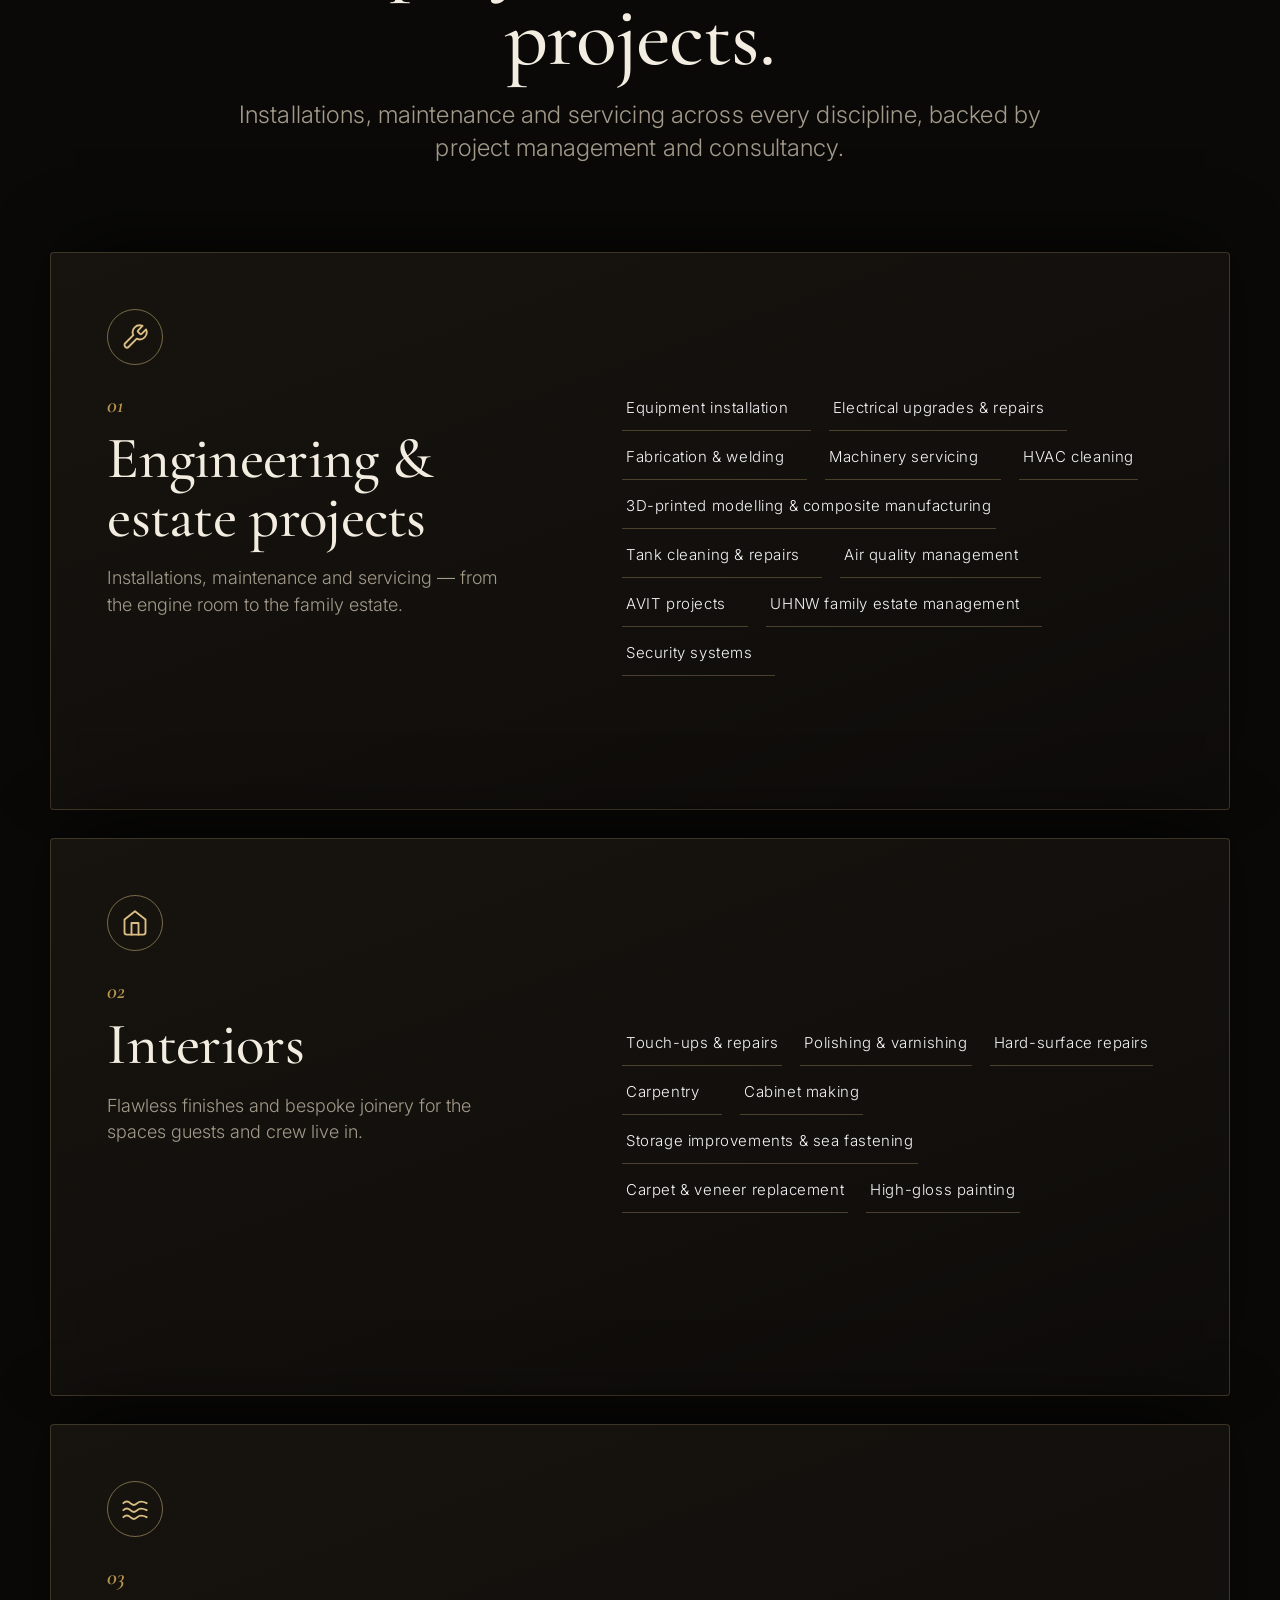
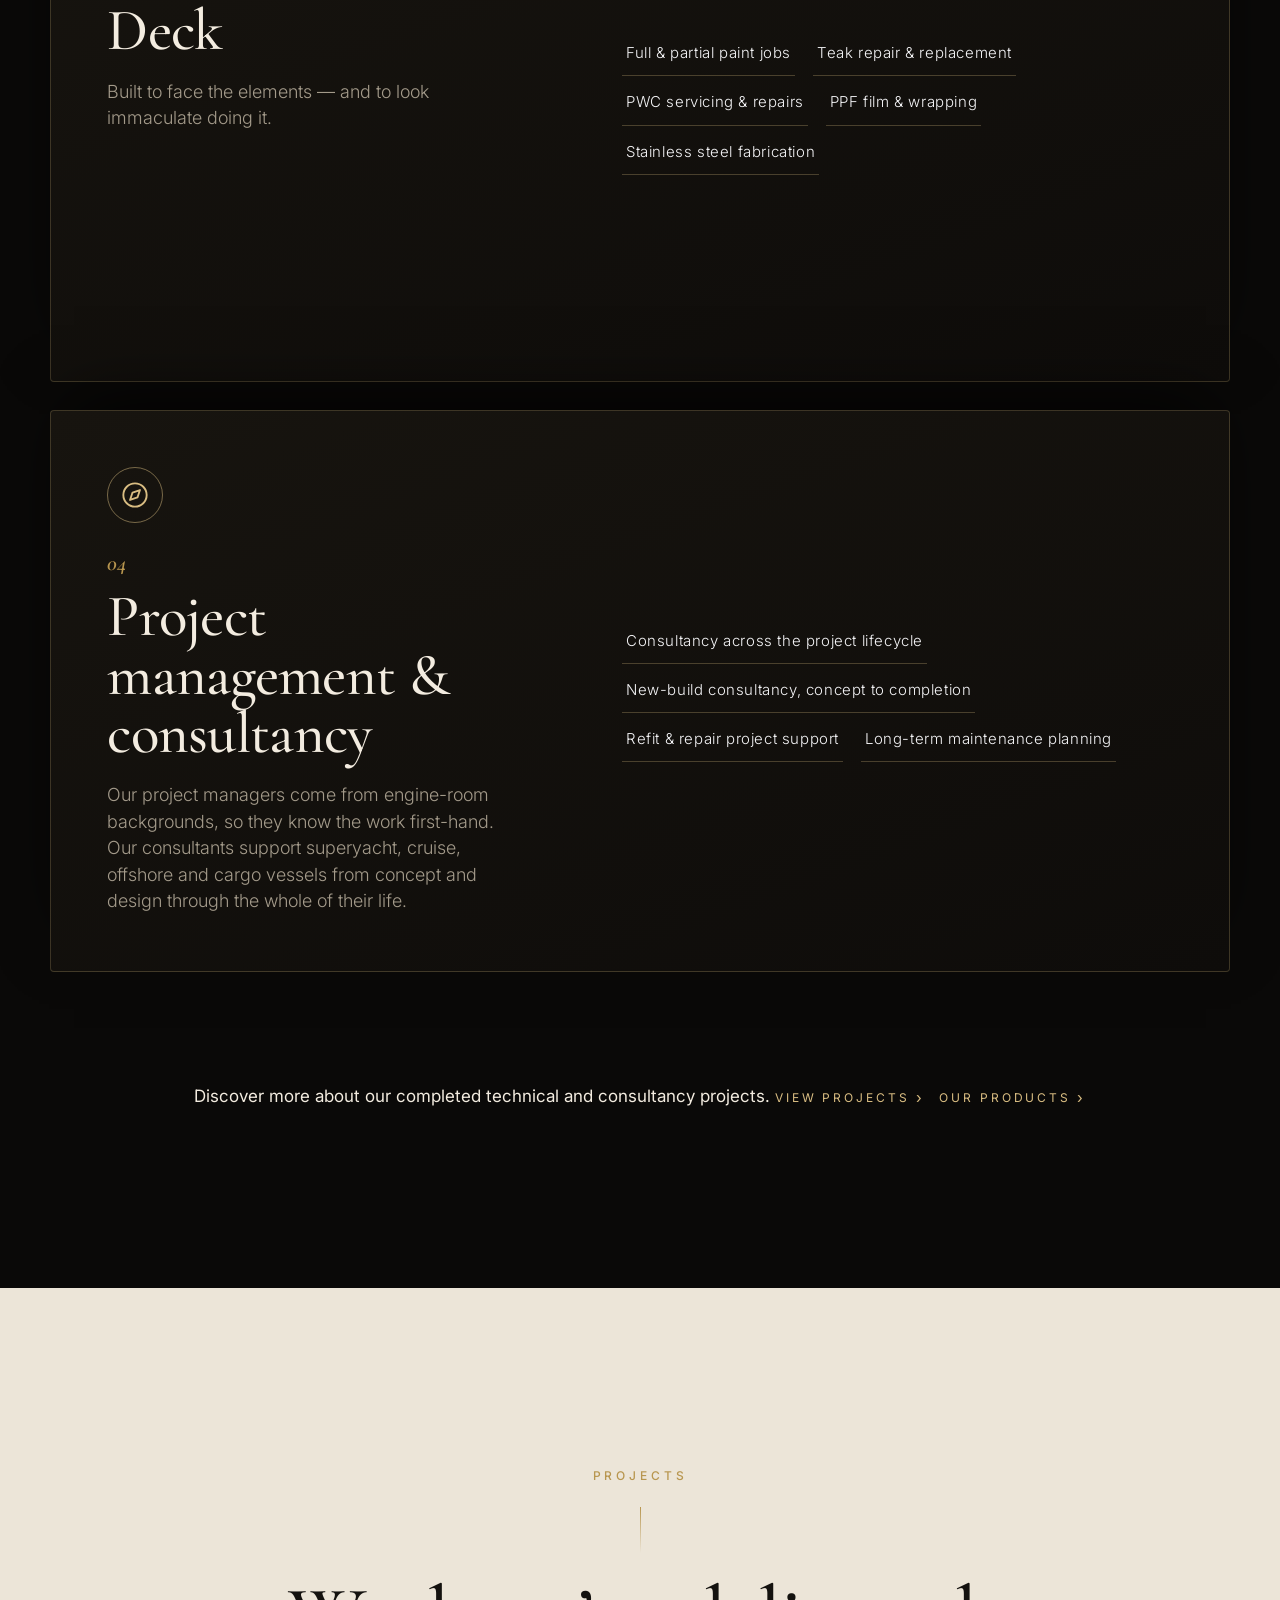
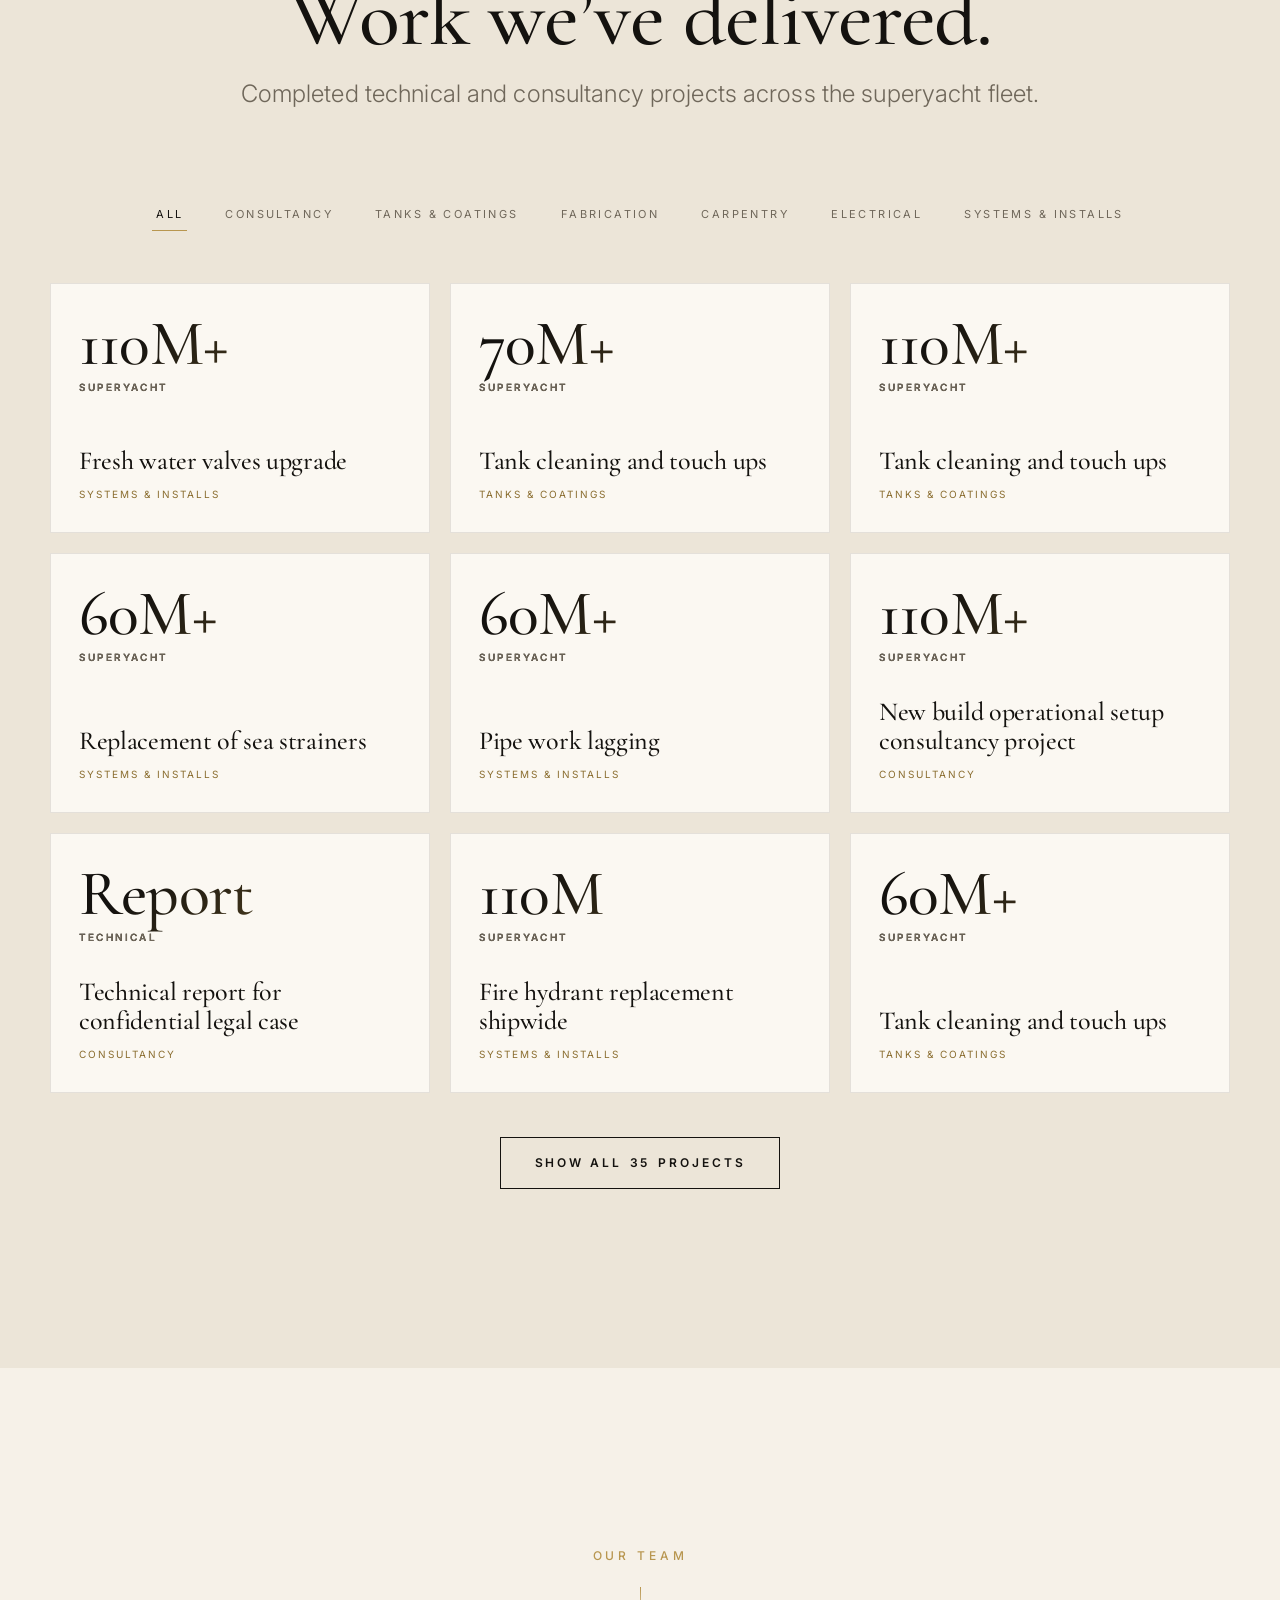
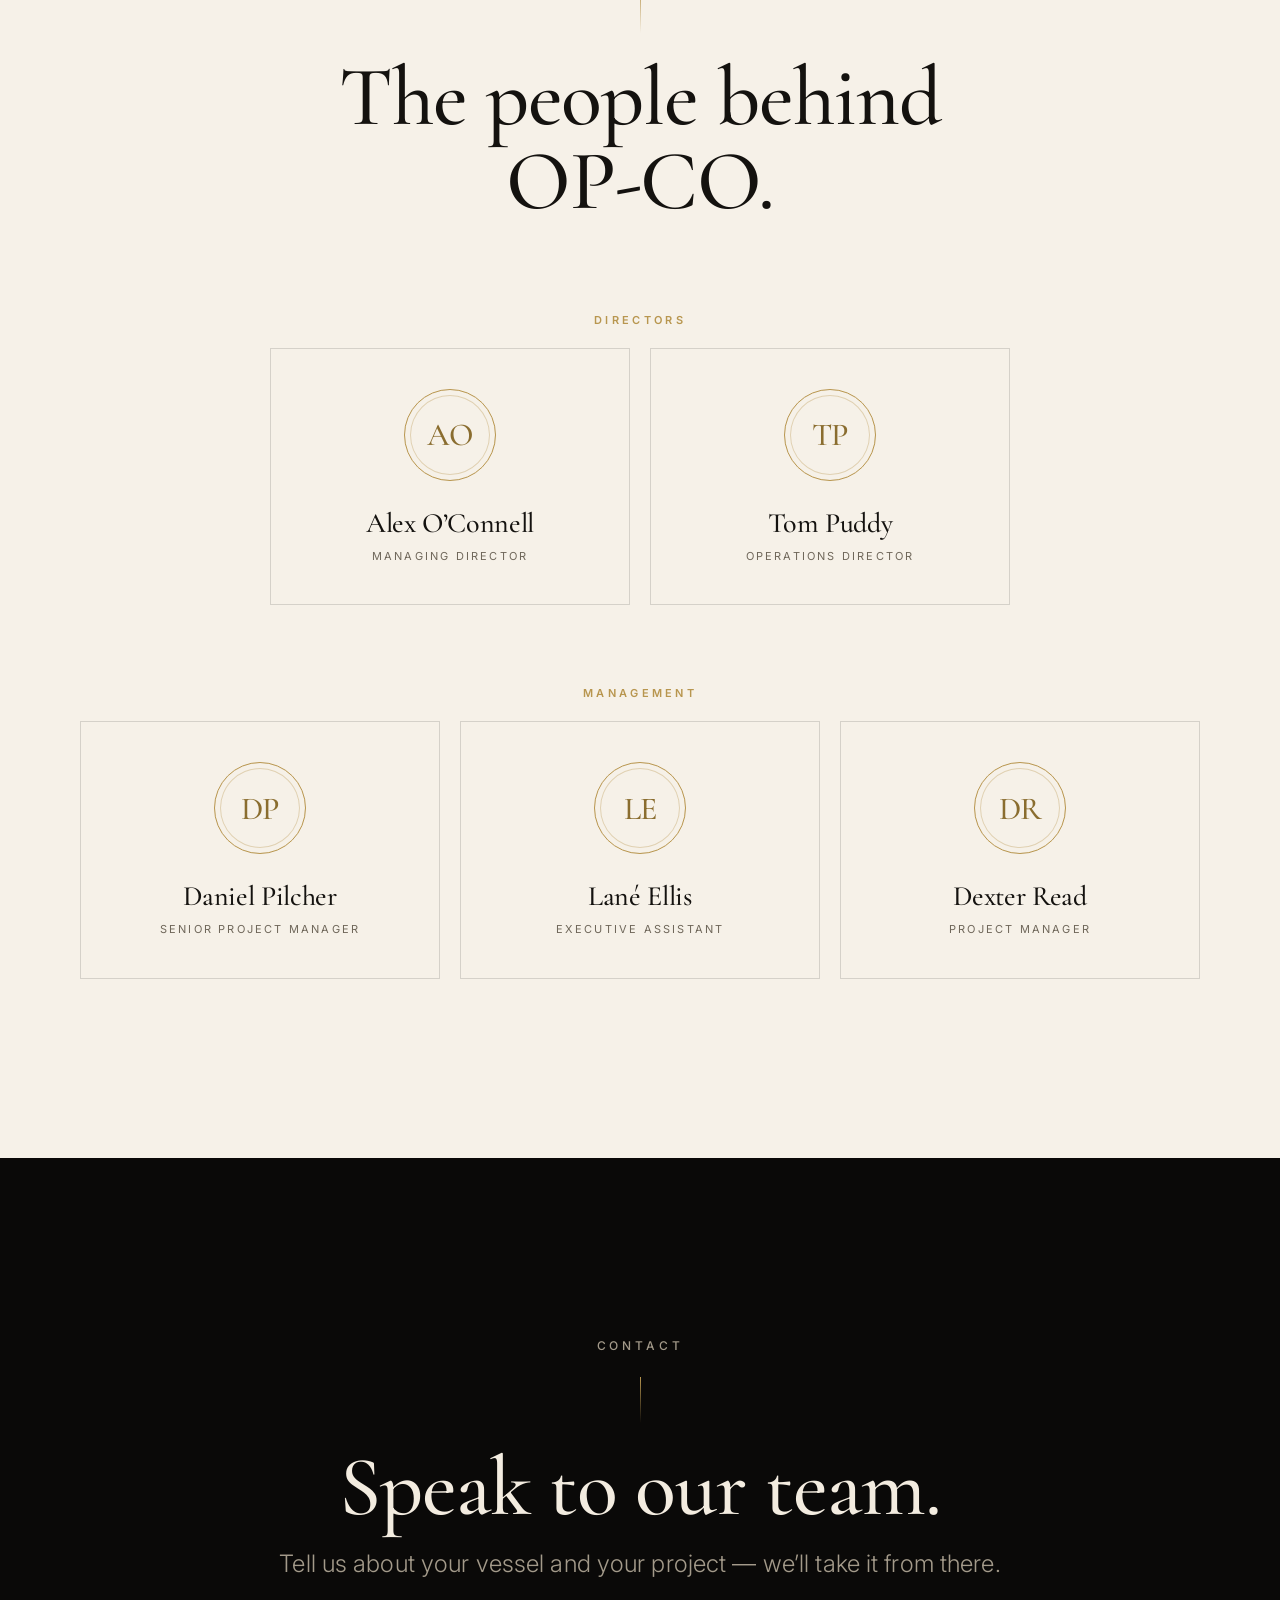
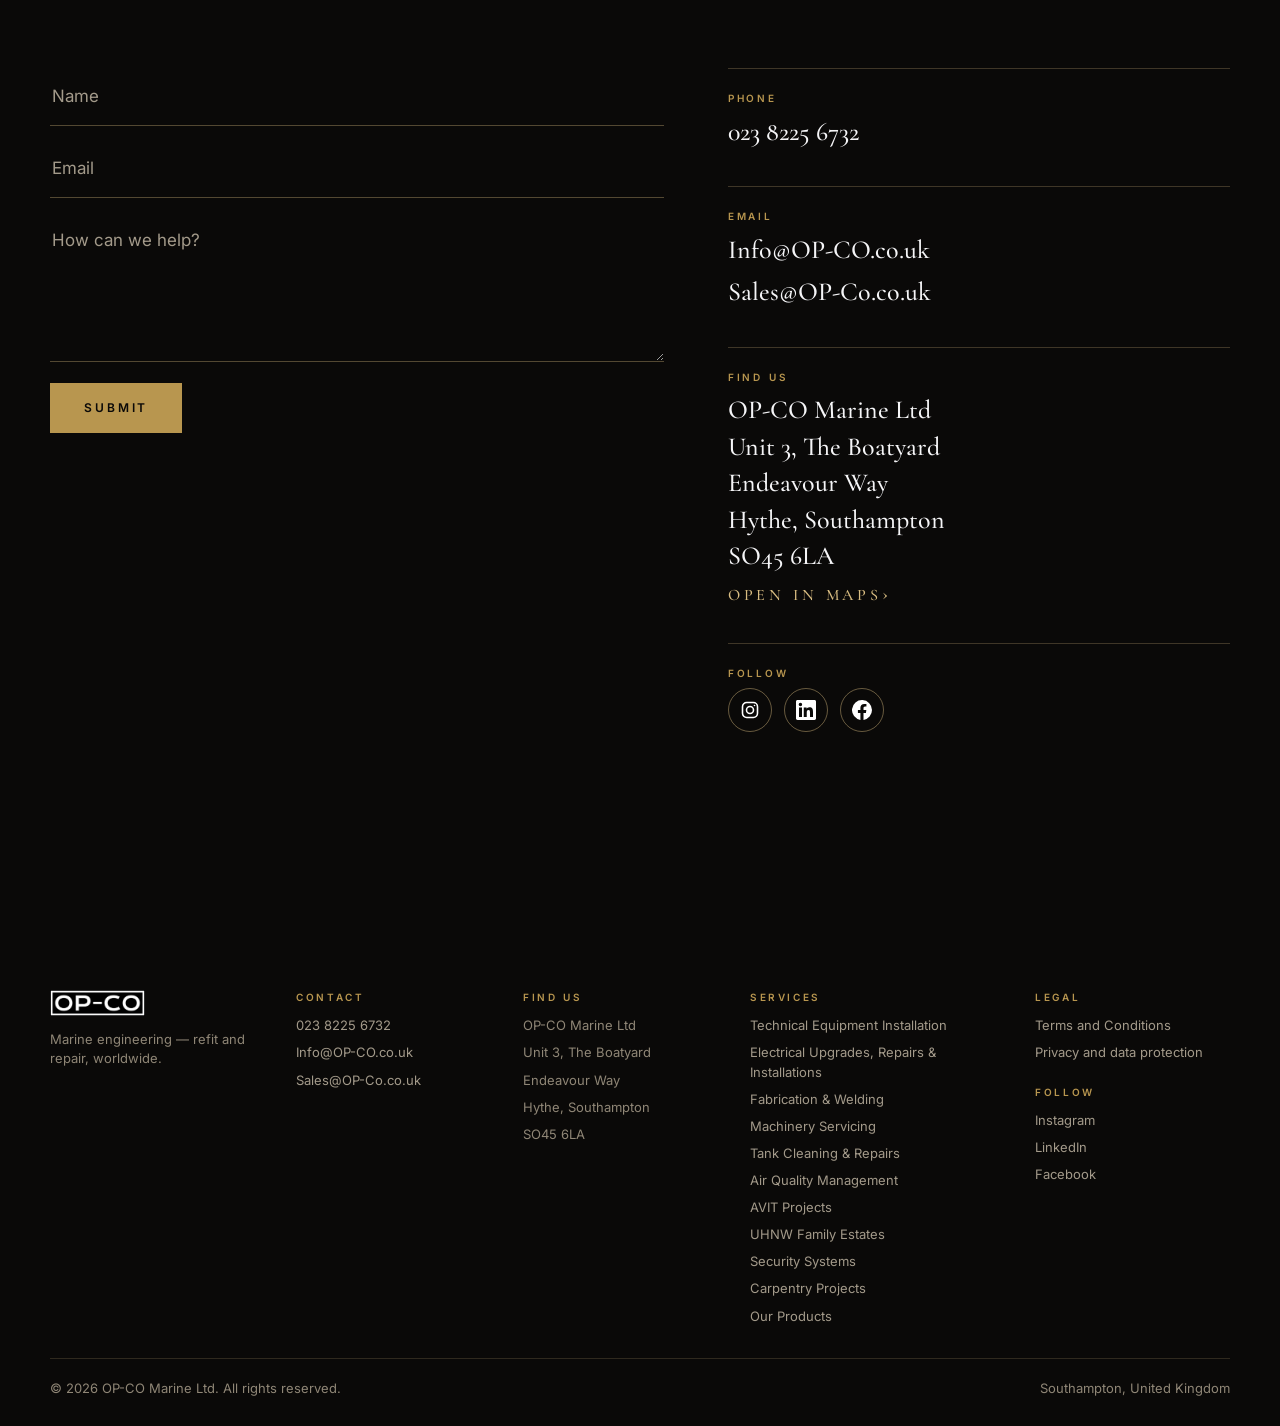
==== commit 3a06ed64: "Hold scroll at top for first 3s of load until the user touches (iOS Safari restores late) Co-Authore" ====
--- a/index.html
+++ b/index.html
@@ -11,12 +11,12 @@
 <meta property="og:description" content="A mobile shipyard delivering refit, repair and maintenance projects to superyachts anywhere in the world.">
 <meta property="og:site_name" content="OP-CO Marine">
 <meta name="twitter:card" content="summary">
-<link rel="icon" href="assets/img/favicon.svg" type="image/svg+xml">
+<link rel="icon" href="assets/img/favicon.ico" sizes="48x48"><link rel="icon" type="image/png" sizes="32x32" href="assets/img/favicon-32.png"><link rel="apple-touch-icon" href="assets/img/apple-touch-icon.png">
 <link rel="preconnect" href="https://fonts.googleapis.com">
 <link rel="preconnect" href="https://fonts.gstatic.com" crossorigin>
 <link rel="stylesheet" href="https://fonts.googleapis.com/css2?family=Cormorant+Garamond:ital,wght@0,400;0,500;0,600;1,400;1,500&family=Inter:wght@300;400;500;600&display=swap">
-<link rel="stylesheet" href="assets/css/style.css">
-<script>document.documentElement.classList.add('js')</script>
+<link rel="stylesheet" href="assets/css/style.css?v=c3b0d8cf">
+<script>document.documentElement.classList.add('js');(function(){try{var n=performance.getEntriesByType('navigation')[0];if(n&&n.type==='back_forward')return;if('scrollRestoration' in history)history.scrollRestoration='manual';if(!location.hash){var go=true,stop=function(){go=false},t0=Date.now();['touchstart','wheel','keydown','mousedown'].forEach(function(e){addEventListener(e,stop,{passive:true,once:true})});var top=function(){var d=document.documentElement;d.style.scrollBehavior='auto';scrollTo(0,0);d.scrollTop=0;if(document.body)document.body.scrollTop=0;d.style.scrollBehavior=''};top();var iv=setInterval(function(){if(!go||Date.now()-t0>3000){clearInterval(iv);return}if(scrollY!==0)top()},40);addEventListener('pageshow',function(e){if(e.persisted)top()})}addEventListener('pagehide',function(){history.scrollRestoration='auto'})}catch(e){}})()</script>
 <script type="application/ld+json">
 {
   "@context": "https://schema.org",
@@ -358,6 +358,6 @@
   </div>
 </footer>
 
-<script src="assets/js/main.js" defer></script>
+<script src="assets/js/main.js?v=c3b0d8cf" defer></script>
 </body>
 </html>
--- a/assets/css/style.css
+++ b/assets/css/style.css
@@ -549,3 +549,13 @@
 .nav__sub { min-width: 310px; }
 .nav__morebtn { line-height: 1; padding-bottom: 2px; }
 @media (max-width: 820px) { .nav__links { overflow-y: auto; padding-bottom: 80px; } }
+
+/* Phones: keep the whole hero inside the first screen (headline never clipped) */
+@media (max-width: 820px) {
+  .hero__stage { min-height: 0; height: 100svh; align-items: start; padding-top: calc(var(--nav-h, 64px) + 6svh); }
+  .hero__copy { width: calc(100% - 40px); }
+  .hero__copy h1 { font-size: clamp(40px, 12.5vw, 56px); line-height: 1.02; }
+  .hero__copy .lead { font-size: 16px; line-height: 1.5; margin-top: 16px; }
+  .hero__cta { margin-top: 22px; gap: 14px; }
+  .hero__cue { display: none; }
+}
